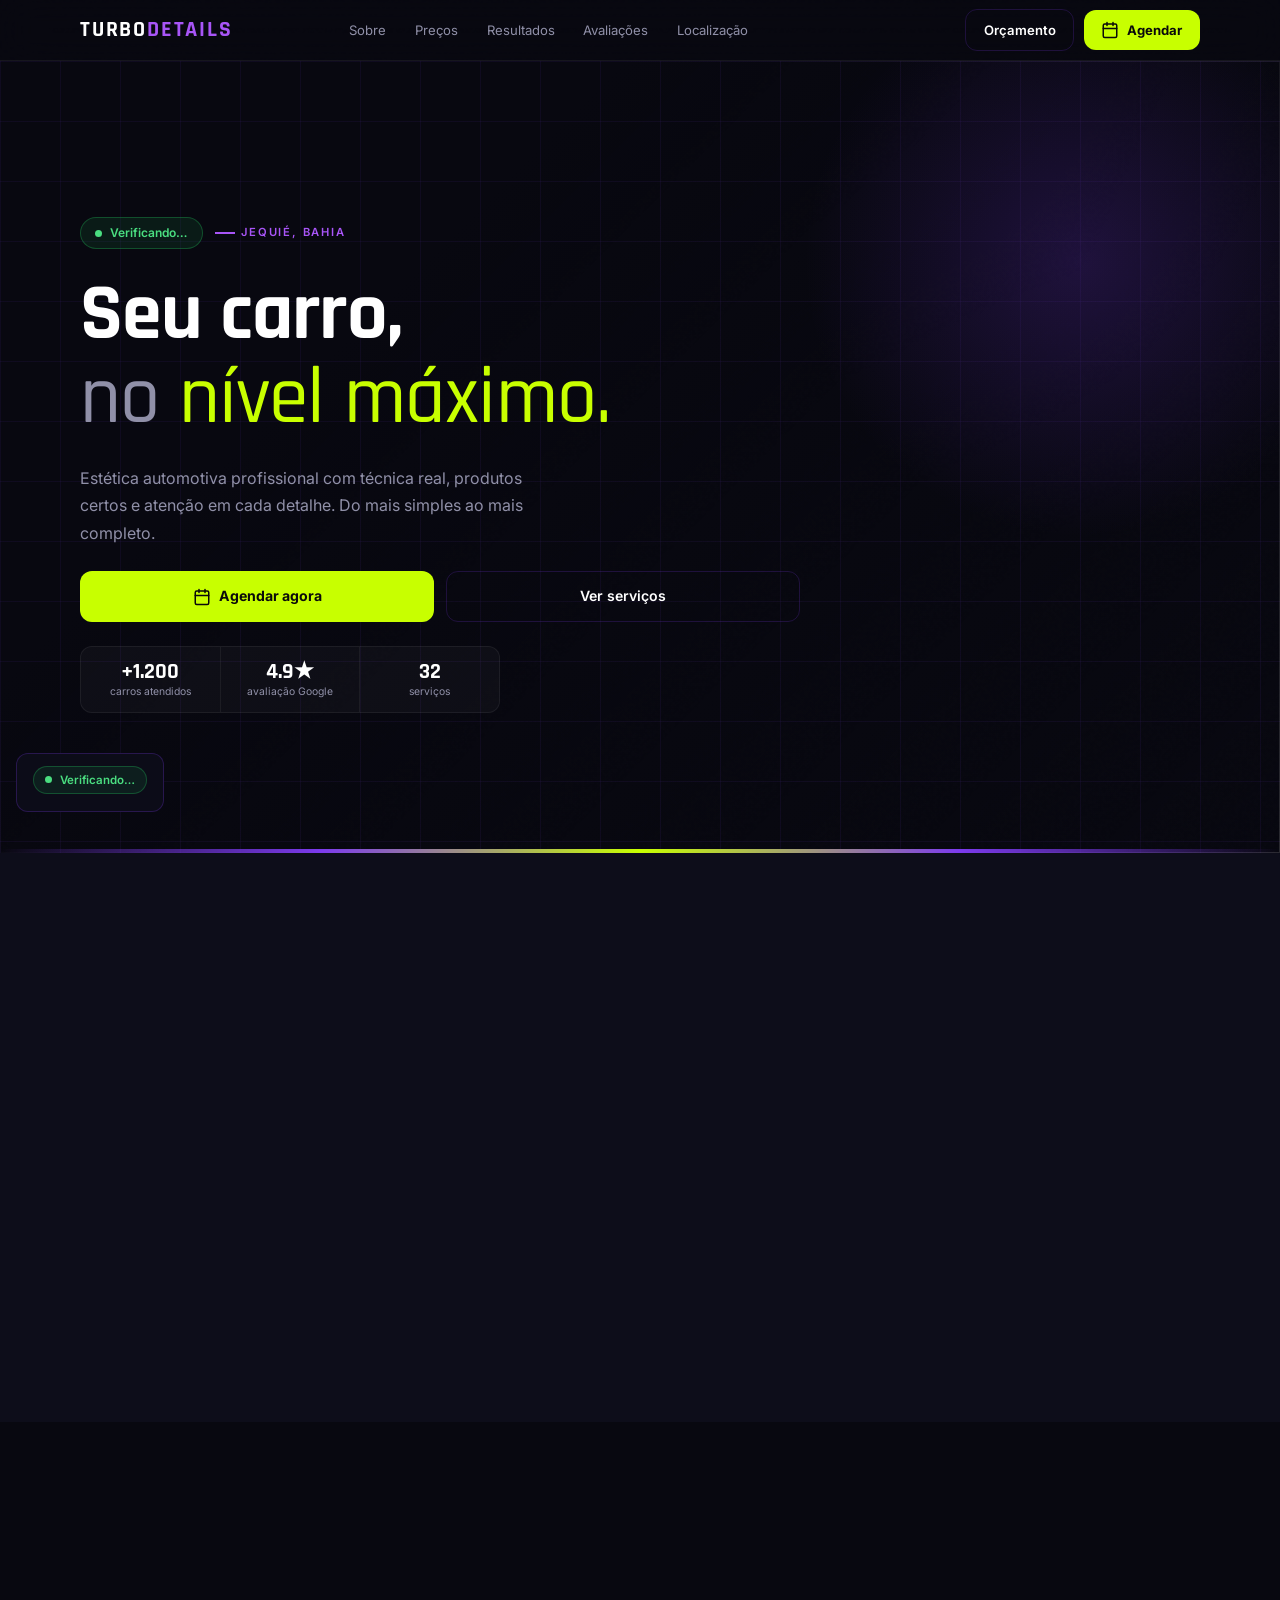
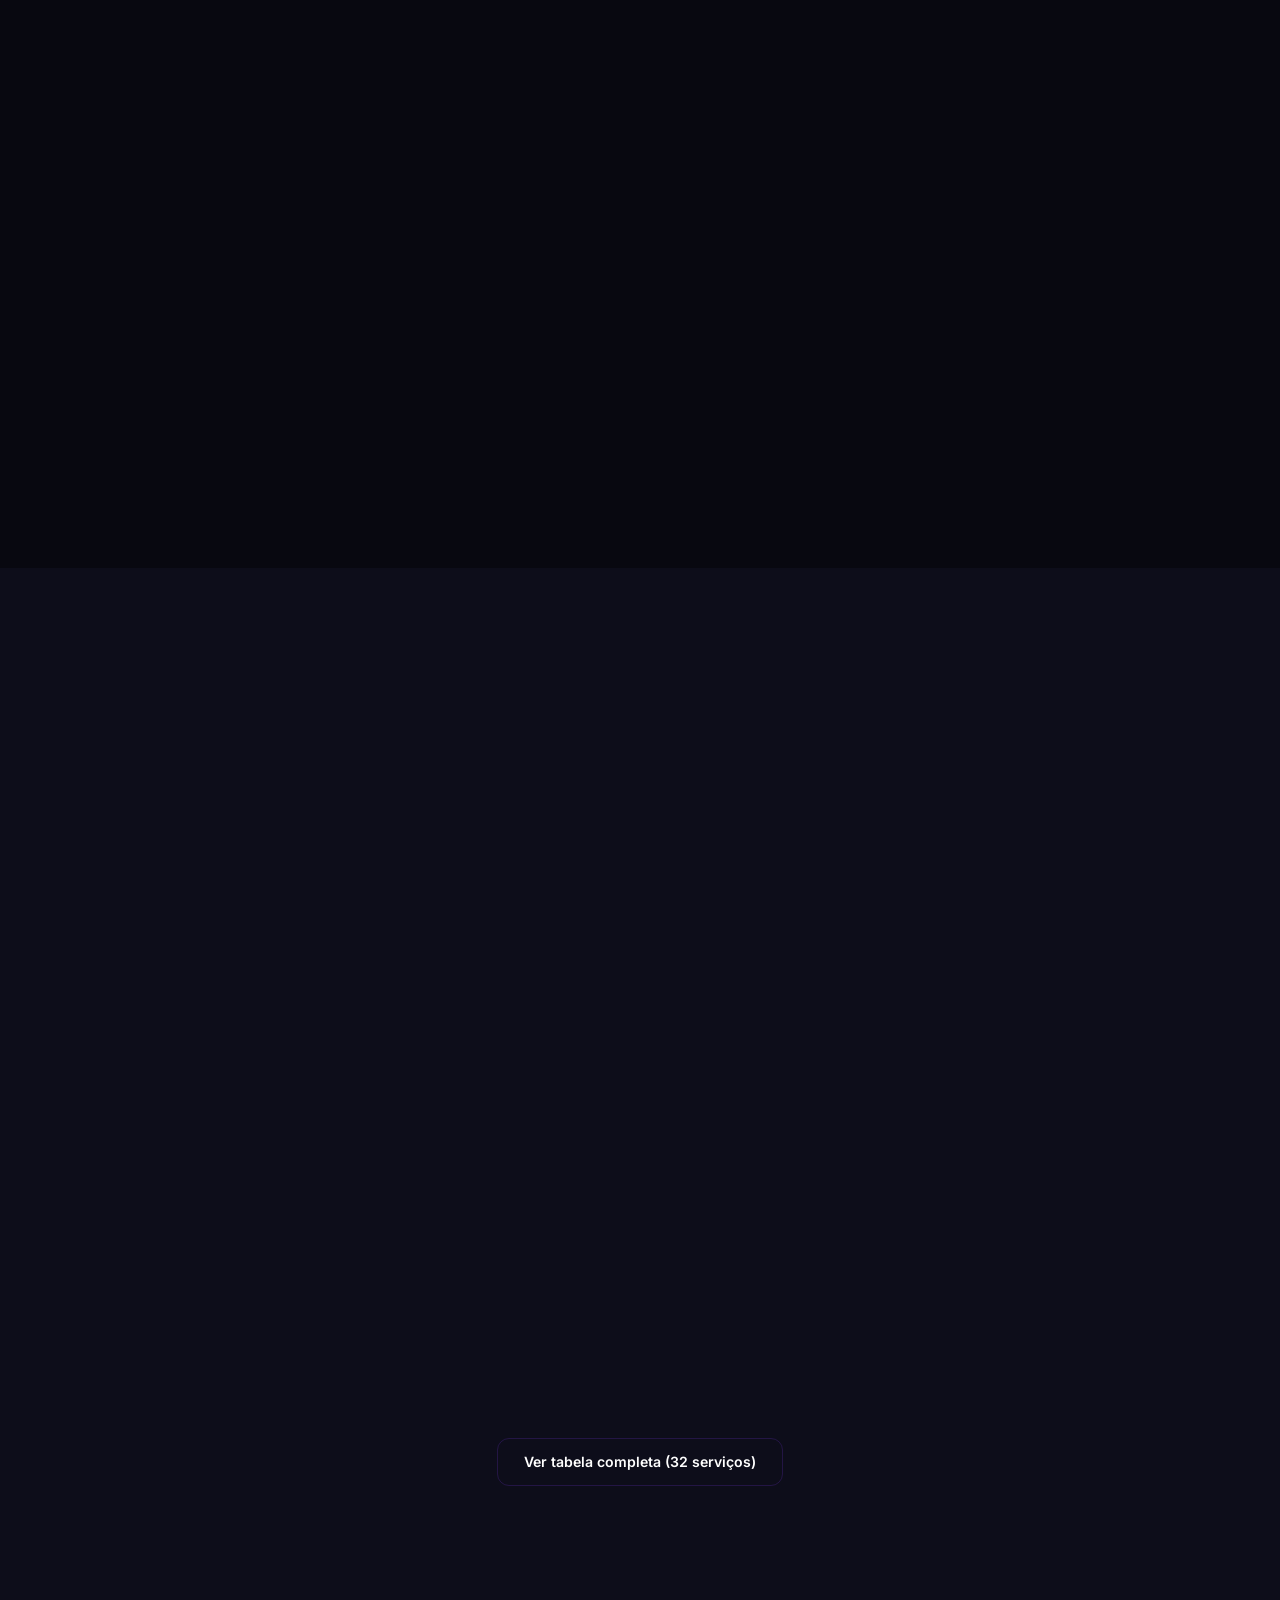
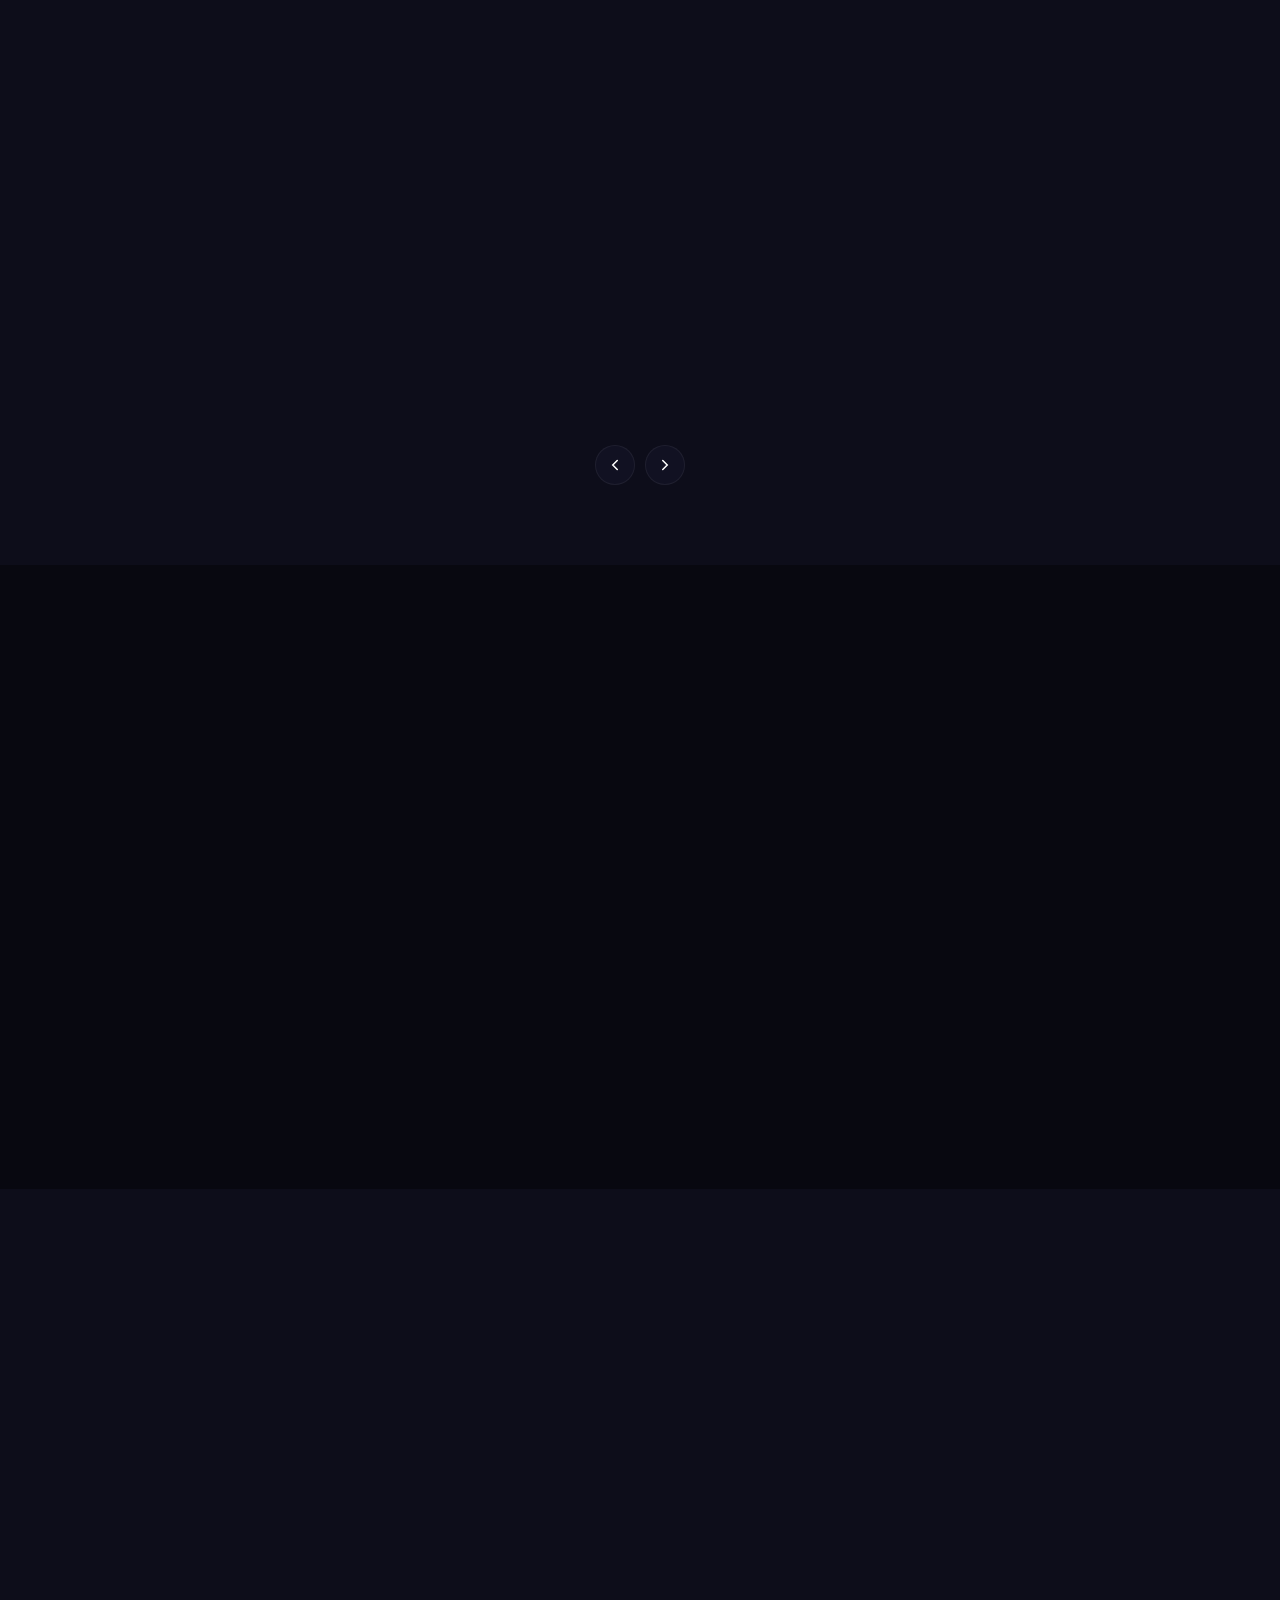
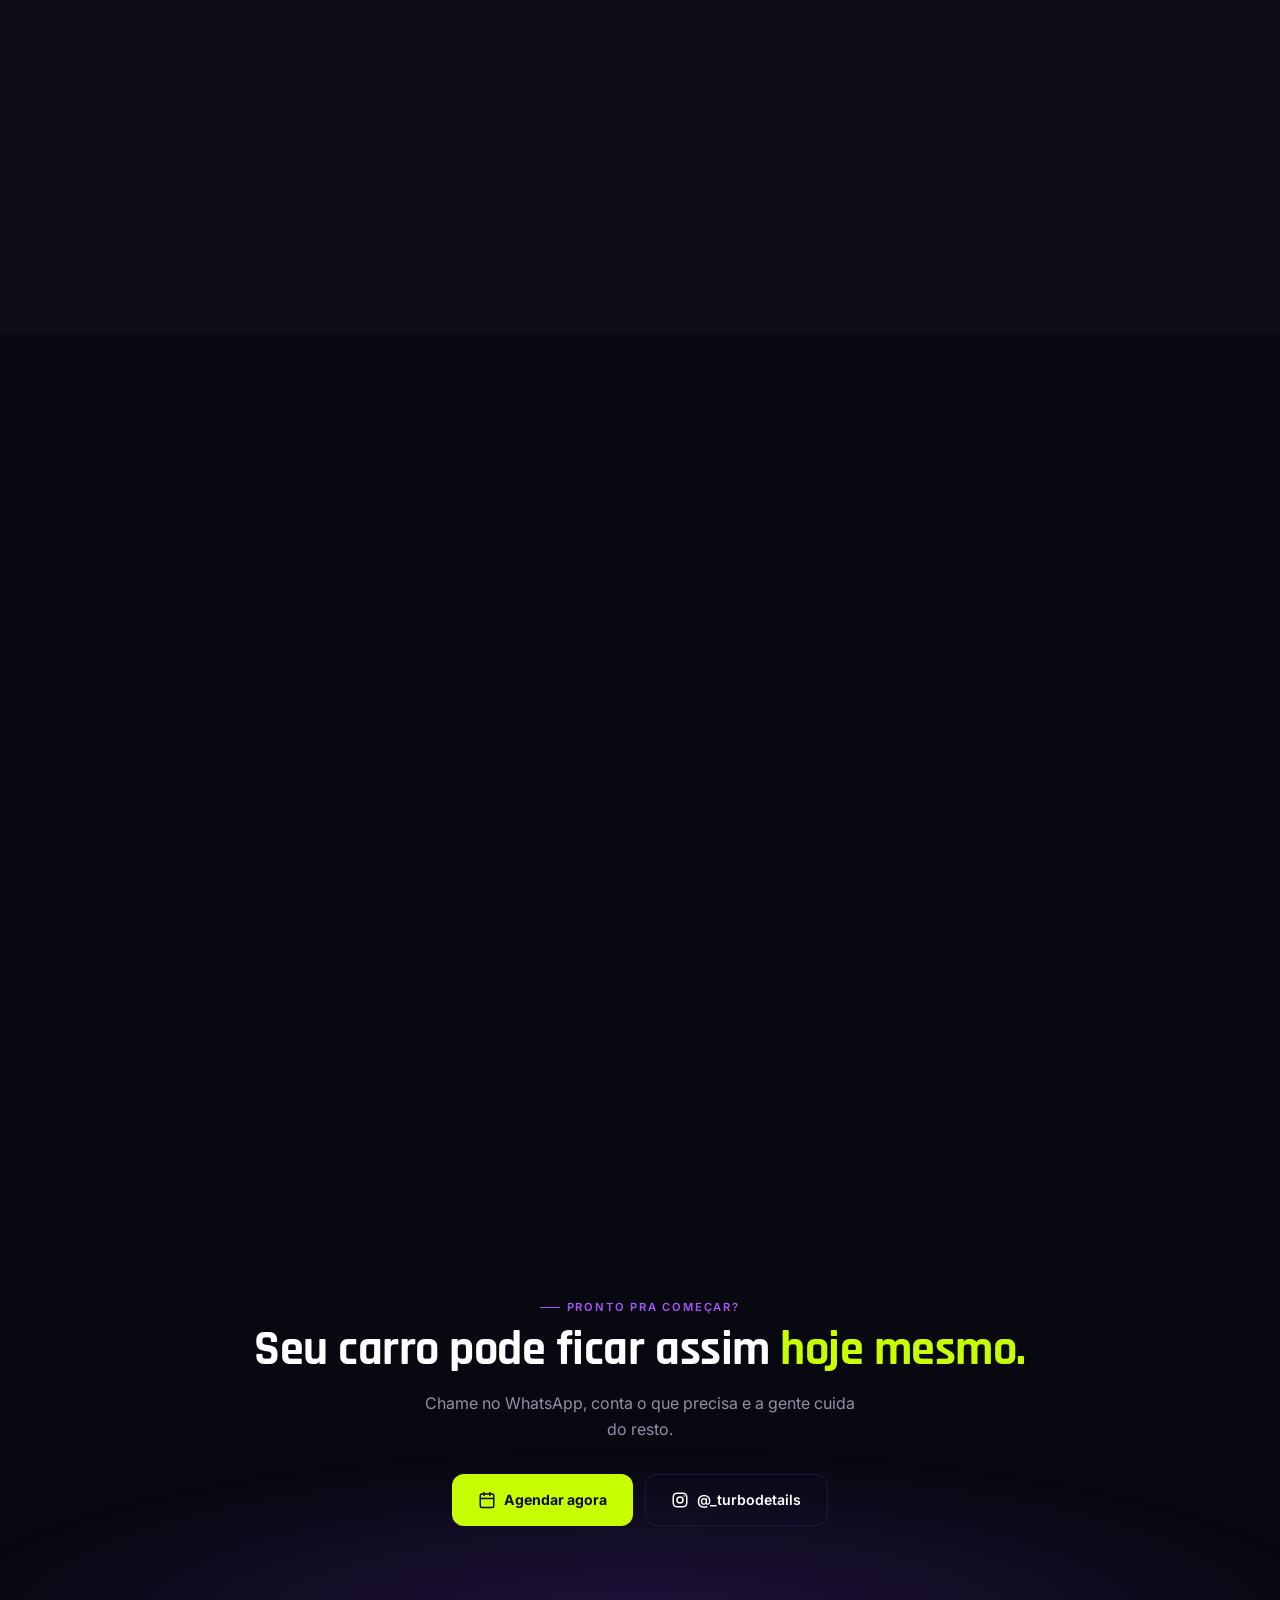
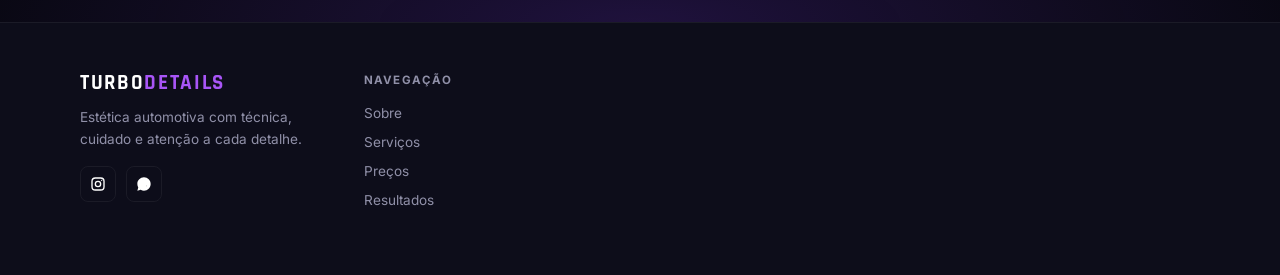
==== index.html @ 928fbfb2 "up10" ====
<!DOCTYPE html>
<html lang="pt-BR">
<head>
<meta charset="UTF-8">
<meta name="viewport" content="width=device-width, initial-scale=1.0">
<title>Turbo Details — Estética Automotiva em Jequié, BA</title>
<meta name="description" content="Estética automotiva em Jequié-BA. Lavagem, polimento, vitrificação, higienização e detalhamento completo.">
<meta name="robots" content="index, follow">
<meta property="og:title" content="Turbo Details — Estética Automotiva">
<meta property="og:description" content="Cuidado de verdade com o seu carro. Jequié-BA.">
<meta property="og:locale" content="pt_BR">
<link rel="canonical" href="https://turbo-details.vercel.app/">
<link rel="icon" href="assets/logo.jpeg" type="image/jpeg">
<link rel="preconnect" href="https://fonts.googleapis.com">
<link rel="preconnect" href="https://fonts.gstatic.com" crossorigin>
<link href="https://fonts.googleapis.com/css2?family=Rajdhani:wght@500;600;700&family=Inter:wght@400;500;600&display=swap" rel="stylesheet">
<link rel="stylesheet" href="css/style.css">
<script type="application/ld+json">{"@context":"https://schema.org","@type":"AutoBodyShop","name":"Turbo Details","telephone":"+5573999737318","address":{"@type":"PostalAddress","streetAddress":"Rua Medeiros Neto, 42, Centro","addressLocality":"Jequié","addressRegion":"BA","postalCode":"45203-610","addressCountry":"BR"}}</script>
</head>
<body>

<header class="header">
  <div class="wrap header-inner">
    <a href="#" class="logo-text">TURBO<span>DETAILS</span></a>

    <nav class="nav-desktop">
      <a href="#sobre">Sobre</a>
      <a href="#precos">Preços</a>
      <a href="#resultados">Resultados</a>
      <a href="#avaliacoes">Avaliações</a>
      <a href="#local">Localização</a>
    </nav>

    <div class="header-right">
      <a href="#orcamento" class="btn btn-outline btn-sm">Orçamento</a>
      <a href="https://minhaautoagenda.com/p/turbodetails" target="_blank" rel="noopener" class="btn btn-lime btn-sm">
        <svg viewBox="0 0 24 24" fill="none" stroke="currentColor" stroke-width="2"><rect x="3" y="4" width="18" height="18" rx="2"/><path d="M16 2v4M8 2v4M3 10h18" stroke-linecap="round"/></svg>
        Agendar
      </a>
    </div>

    <button class="hamburger" id="hamburger" aria-label="Menu" aria-expanded="false">
      <svg viewBox="0 0 24 24" fill="none" stroke="currentColor" stroke-width="2.2">
        <path d="M3 6h18M3 12h18M3 18h18" stroke-linecap="round"/>
      </svg>
    </button>
  </div>
</header>

<nav class="nav-mobile" id="nav-mobile">
  <a href="#sobre">Sobre</a>
  <a href="#precos">Preços</a>
  <a href="#resultados">Resultados</a>
  <a href="#avaliacoes">Avaliações</a>
  <a href="#local">Localização</a>
  <a href="#orcamento" class="btn btn-outline nav-cta">Pedir orçamento</a>
  <a href="https://minhaautoagenda.com/p/turbodetails" target="_blank" rel="noopener" class="btn btn-lime nav-cta">Agendar agora</a>
</nav>

<main>

  <section class="hero" id="topo">
    <div class="hero-bg">
      <img src="https://images.unsplash.com/photo-1607860108855-64acf2078ed9?q=80&w=1600&auto=format&fit=crop" alt="" aria-hidden="true" loading="eager">
    </div>
    <div class="hero-grid-deco" aria-hidden="true"></div>
    <div class="hero-glow" aria-hidden="true"></div>
    <div class="hero-stripe" aria-hidden="true"></div>

    <div class="wrap">
      <div class="hero-content">
        <div class="hero-tag">
          <span class="status-badge open" id="status-badge">
            <span class="status-dot"></span>Verificando…
          </span>
          <span class="label">Jequié, Bahia</span>
        </div>

        <h1>Seu carro,<span class="line2">no <span class="accent">nível máximo.</span></span></h1>

        <p class="hero-sub">Estética automotiva profissional com técnica real, produtos certos e atenção em cada detalhe. Do mais simples ao mais completo.</p>

        <div class="hero-actions">
          <a href="https://minhaautoagenda.com/p/turbodetails" target="_blank" rel="noopener" class="btn btn-lime">
            <svg viewBox="0 0 24 24" fill="none" stroke="currentColor" stroke-width="2"><rect x="3" y="4" width="18" height="18" rx="2"/><path d="M16 2v4M8 2v4M3 10h18" stroke-linecap="round"/></svg>
            Agendar agora
          </a>
          <a href="#precos" class="btn btn-outline">Ver serviços</a>
        </div>

        <div class="hero-stats">
          <div class="hero-stat"><strong>+1.200</strong><span>carros atendidos</span></div>
          <div class="stat-div"></div>
          <div class="hero-stat"><strong>4.9★</strong><span>avaliação Google</span></div>
          <div class="stat-div"></div>
          <div class="hero-stat"><strong>32</strong><span>serviços</span></div>
        </div>
      </div>
    </div>
  </section>

  <div class="status-banner" id="status-banner">
    <div style="background:rgba(13,13,26,.95);border:1px solid rgba(124,58,237,.25);border-radius:12px;padding:.75rem 1rem;display:flex;flex-direction:column;gap:.3rem;backdrop-filter:blur(12px);max-width:220px;">
      <span class="status-badge open" id="status-banner-badge" style="font-size:.72rem;padding:.25rem .7rem;"><span class="status-dot"></span>Verificando…</span>
      <span id="status-banner-text" style="font-size:.72rem;color:#9090a8;line-height:1.4;"></span>
    </div>
  </div>

  <section class="section section-alt" id="sobre">
    <div class="wrap">
      <div class="about-grid">
        <div class="about-img reveal">
          <img src="assets/interior.jpeg" alt="Interior de carro após higienização na Turbo Details" loading="lazy">
          <div class="about-badge">
            <strong>+2</strong>
            <span>anos no mercado</span>
          </div>
        </div>
        <div class="about-text reveal">
          <div class="section-head">
            <p class="label">Quem somos</p>
            <h2>Detalhismo que faz a diferença.</h2>
            <p>A Turbo Details nasceu da crença de que estética automotiva de verdade não se faz com pressa. Cada veículo passa por um processo técnico e cuidadoso, sem linha de produção, muita dedicação.</p>
          </div>
          <ul class="about-list">
            <li>Atendimento individual, sem terceirização</li>
            <li>Produtos e técnicas atualizados para cada superfície</li>
            <li>Preço combinado é preço cobrado, sem surpresas</li>
            <li>Atendemos carros e motos</li>
          </ul>
        </div>
      </div>
    </div>
  </section>

  <section class="section" id="resultados">
    <div class="wrap">
      <div class="section-head center reveal">
        <p class="label">Resultados reais</p>
        <h2>Antes <span class="accent">&</span> Depois</h2>
        <p>Em breve fotos reais dos nossos trabalhos. Enquanto isso, veja o que nossos clientes dizem.</p>
      </div>
      <div class="ba-real stagger">
        <div class="ba-real__item reveal">
          <div class="ba-real__label">Revitalização de Farol</div>
          <div class="ba-real__split">
            <div class="ba-real__side">
              <span class="ba-lbl">Antes</span>
              <img src="assets/farol-antes.jpeg" onerror="this.parentElement.style.background='#1a1a2e'" alt="Farol amarelado antes da revitalização" loading="lazy">
            </div>
            <div class="ba-real__divider"></div>
            <div class="ba-real__side">
              <span class="ba-lbl">Depois</span>
              <img src="assets/farol-depois.jpeg" onerror="this.parentElement.style.background='#1a1a2e'" alt="Farol cristalino após revitalização" loading="lazy">
            </div>
          </div>
          <p class="ba-caption">Farol opaco e amarelado → transparência cristalina restaurada</p>
        </div>
        <div class="ba-real__item reveal">
          <div class="ba-real__label">Remoção de Cola de Tecido</div>
          <div class="ba-real__split">
            <div class="ba-real__side">
              <span class="ba-lbl">Antes</span>
              <img src="assets/cola-antes.jpeg" onerror="this.parentElement.style.background='#1a1a2e'" alt="Interior com cola de tecido antes" loading="lazy">
            </div>
            <div class="ba-real__divider"></div>
            <div class="ba-real__side">
              <span class="ba-lbl">Depois</span>
              <img src="assets/cola-depois.jpeg" onerror="this.parentElement.style.background='#1a1a2e'" alt="Interior limpo após remoção" loading="lazy">
            </div>
          </div>
          <p class="ba-caption">Cola de tecido impregnada → interior renovado e limpo</p>
        </div>
      </div>
    </div>
  </section>


  <section class="section section-alt" id="precos">
    <div class="wrap">
      <div class="section-head center reveal">
        <p class="label">Investimento</p>
        <h2>Preços claros, <span class="accent">sem letra pequena.</span></h2>
        <p>Escolha o serviço e fale direto no WhatsApp para agendar.</p>
      </div>

      <div class="price-tabs reveal">
        <button class="price-tab active" data-panel="p-destaque">Mais pedidos</button>
        <button class="price-tab" data-panel="p-motos">Motos</button>
        <button class="price-tab" data-panel="p-planos">Planos</button>
      </div>

      <div class="price-panel active" id="p-destaque">
        <div class="price-grid stagger">
          <div class="price-card">
            <h3>Lavagem Tradicional</h3>
            <p>Externa e interna completa com secagem e acabamento nos detalhes.</p>
            <div class="price-sizes"><span>P R$70</span><span>M R$80</span><span>G R$95</span></div>
            <div class="price-value">R$ 70 <small>a partir de</small></div>
            <a href="#" data-wa="Lavagem Tradicional" class="btn btn-outline btn-block btn-sm">Quero esse</a>
          </div>
          <div class="price-card">
            <h3>Manutenção Bronze</h3>
            <p>Lavagem com manutenção da proteção da pintura entre detalhamentos.</p>
            <div class="price-sizes"><span>P R$139</span><span>M R$149</span><span>G R$169</span></div>
            <div class="price-value">R$ 139 <small>a partir de</small></div>
            <a href="#" data-wa="Lavagem Manutenção Bronze" class="btn btn-outline btn-block btn-sm">Quero esse</a>
          </div>
          <div class="price-card">
            <h3>Higienização do Carpete</h3>
            <p>Limpeza profunda do carpete, manchas antigas e odores eliminados.</p>
            <div class="price-value">R$ 120</div>
            <a href="#" data-wa="Higienização do Carpete" class="btn btn-outline btn-block btn-sm">Quero esse</a>
          </div>
          <div class="price-card highlight">
            <span class="price-tag">Popular</span>
            <h3>Higienização dos Bancos</h3>
            <p>Bancos de tecido ou couro tratados a fundo com hidratação.</p>
            <div class="price-value">R$ 197</div>
            <a href="#" data-wa="Higienização dos Bancos" class="btn btn-primary btn-block btn-sm">Quero esse</a>
          </div>
          <div class="price-card">
            <h3>Premium Prata</h3>
            <p>Lavagem tradicional com camada de proteção e acabamento técnico.</p>
            <div class="price-sizes"><span>P R$200</span><span>M R$220</span><span>G R$250</span></div>
            <div class="price-value">R$ 200 <small>a partir de</small></div>
            <a href="#" data-wa="Lavagem Premium Prata" class="btn btn-outline btn-block btn-sm">Quero esse</a>
          </div>
          <div class="price-card">
            <h3>Revitalização de Farol</h3>
            <p>Remove a opacidade e devolve transparência cristalina.</p>
            <div class="price-value">R$ 170</div>
            <a href="#" data-wa="Revitalização de Farol" class="btn btn-outline btn-block btn-sm">Quero esse</a>
          </div>
          <div class="price-card highlight">
            <span class="price-tag">Top de linha</span>
            <h3>Elite Gold</h3>
            <p>Tratamento estético completo, do interior à pintura externa.</p>
            <div class="price-sizes"><span>P R$310</span><span>M R$335</span><span>G R$360</span></div>
            <div class="price-value">R$ 310 <small>a partir de</small></div>
            <a href="#" data-wa="Elite Gold Detalhado" class="btn btn-primary btn-block btn-sm">Quero esse</a>
          </div>
          <div class="price-card highlight">
            <span class="price-tag">Premium</span>
            <h3>Pacote Diamond</h3>
            <p>O mais completo: detalhamento total externo e interno, nível showroom.</p>
            <div class="price-sizes"><span>P R$1.000</span><span>M R$1.100</span><span>G R$1.200</span></div>
            <div class="price-value">R$ 1.000 <small>a partir de</small></div>
            <a href="#" data-wa="Pacote Diamond" class="btn btn-primary btn-block btn-sm">Quero esse</a>
          </div>
        </div>
        <div class="see-all">
          <button class="btn btn-outline" data-open-modal>Ver tabela completa (32 serviços)</button>
        </div>
      </div>

      <div class="price-panel" id="p-motos">
        <div class="price-grid stagger">
          <div class="price-card">
            <h3>Lavagem Técnica Moto</h3>
            <p>Lavagem completa com produtos adequados para motocicletas.</p>
            <div class="price-value">R$ 50</div>
            <a href="#" data-wa="Lavagem Técnica Moto" class="btn btn-outline btn-block btn-sm">Quero esse</a>
          </div>
          <div class="price-card highlight">
            <span class="price-tag">Popular</span>
            <h3>Lavagem Detalhada Moto</h3>
            <p>Lavagem técnica com atenção especial à carenagem e acabamentos.</p>
            <div class="price-value">R$ 150</div>
            <a href="#" data-wa="Lavagem Técnica Moto Detalhada" class="btn btn-primary btn-block btn-sm">Quero esse</a>
          </div>
          <div class="price-card">
            <h3>Polimento Moto</h3>
            <p>Polimento da pintura e peças cromadas, brilho original restaurado.</p>
            <div class="price-value">R$ 150</div>
            <a href="#" data-wa="Polimento Moto" class="btn btn-outline btn-block btn-sm">Quero esse</a>
          </div>
        </div>
      </div>

      <div class="price-panel" id="p-planos">
        <div class="price-grid stagger" style="max-width:700px;margin:0 auto;">
          <div class="price-card">
            <span class="price-tag">Quinzenal</span>
            <h3>Plano Quinzenal</h3>
            <p>Visita a cada 15 dias, prioridade no agendamento e carro sempre limpo.</p>
            <div class="price-sizes"><span>P R$122</span><span>M R$139</span><span>G R$165</span></div>
            <div class="price-value">R$ 122 <small>/visita · a partir de</small></div>
            <a href="#" data-wa="Plano Quinzenal" class="btn btn-primary btn-block">Assinar plano</a>
          </div>
          <div class="price-card highlight">
            <span class="price-tag">Semanal</span>
            <h3>Plano Semanal</h3>
            <p>Para quem não abre mão do carro impecável toda semana.</p>
            <div class="price-sizes"><span>P R$239</span><span>M R$273</span><span>G R$324</span></div>
            <div class="price-value">R$ 239 <small>/visita · a partir de</small></div>
            <a href="#" data-wa="Plano Semanal" class="btn btn-lime btn-block">Assinar plano</a>
          </div>
        </div>
      </div>
    </div>
  </section>

  <div class="modal" id="modal">
    <div class="modal-overlay" data-close-modal></div>
    <div class="modal-box">
      <button class="modal-close" data-close-modal><svg viewBox="0 0 24 24" fill="none" stroke="currentColor" stroke-width="2"><path d="M6 6l12 12M18 6L6 18" stroke-linecap="round"/></svg></button>
      <h3>Tabela completa — 32 serviços</h3>
      <div class="table-group"><h4>Lavagens</h4>
        <div class="table-row"><span class="tname">Lavagem Externa Simples<small>P R$35 · M R$40 · G R$45</small></span><span class="tval">a partir R$35</span></div>
        <div class="table-row"><span class="tname">Lavagem Tradicional<small>P R$70 · M R$80 · G R$95</small></span><span class="tval">a partir R$70</span></div>
        <div class="table-row"><span class="tname">Manutenção Bronze<small>P R$139 · M R$149 · G R$169</small></span><span class="tval">a partir R$139</span></div>
        <div class="table-row"><span class="tname">Premium Prata<small>P R$200 · M R$220 · G R$250</small></span><span class="tval">a partir R$200</span></div>
        <div class="table-row"><span class="tname">Lavagem Técnica Moto</span><span class="tval">R$50</span></div>
        <div class="table-row"><span class="tname">Lavagem Técnica Moto Detalhada</span><span class="tval">R$150</span></div>
      </div>
      <div class="table-group"><h4>Higienização & Limpeza</h4>
        <div class="table-row"><span class="tname">Aspiração Interna</span><span class="tval">R$30</span></div>
        <div class="table-row"><span class="tname">Limpeza Interna</span><span class="tval">R$60</span></div>
        <div class="table-row"><span class="tname">Limpeza de Teto</span><span class="tval">R$70</span></div>
        <div class="table-row"><span class="tname">Sanitização Ar Condicionado</span><span class="tval">R$70</span></div>
        <div class="table-row"><span class="tname">Higienização do Carpete</span><span class="tval">R$120</span></div>
        <div class="table-row"><span class="tname">Higienização dos Bancos</span><span class="tval">R$197</span></div>
        <div class="table-row"><span class="tname">Pacote Higienização Interna<small>P R$590 · M R$690 · G R$790</small></span><span class="tval">a partir R$590</span></div>
      </div>
      <div class="table-group"><h4>Tratamentos & Proteção</h4>
        <div class="table-row"><span class="tname">Remoção de Piche</span><span class="tval">R$50</span></div>
        <div class="table-row"><span class="tname">Enceramento de Pintura</span><span class="tval">R$80</span></div>
        <div class="table-row"><span class="tname">Restauração de Plástico Externo</span><span class="tval">R$70</span></div>
        <div class="table-row"><span class="tname">Tratamento de Motor</span><span class="tval">R$150</span></div>
        <div class="table-row"><span class="tname">Tratamento de Chassi</span><span class="tval">R$150</span></div>
        <div class="table-row"><span class="tname">Tratamento de Motor Detalhado</span><span class="tval">R$250</span></div>
        <div class="table-row"><span class="tname">Tratamento de Chassi Detalhado</span><span class="tval">R$280</span></div>
        <div class="table-row"><span class="tname">Revitalização de Farol</span><span class="tval">R$170</span></div>
        <div class="table-row"><span class="tname">Descontaminação + Cristalização de Vidros</span><span class="tval">R$160</span></div>
      </div>
      <div class="table-group"><h4>Estética & Polimento</h4>
        <div class="table-row"><span class="tname">Polimento Moto</span><span class="tval">R$150</span></div>
        <div class="table-row"><span class="tname">Polimento Comercial<small>P R$609 · M R$719 · G R$849</small></span><span class="tval">a partir R$609</span></div>
        <div class="table-row"><span class="tname">Polimento Técnico<small>P R$1.149 · M R$1.349 · G R$1.649</small></span><span class="tval">a partir R$1.149</span></div>
        <div class="table-row"><span class="tname">Elite Gold<small>P R$310 · M R$335 · G R$360</small></span><span class="tval">a partir R$310</span></div>
      </div>
      <div class="table-group"><h4>Combos & Pacotes</h4>
        <div class="table-row"><span class="tname">Combo 1</span><span class="tval">R$200</span></div>
        <div class="table-row"><span class="tname">Combo 3</span><span class="tval">R$280</span></div>
        <div class="table-row"><span class="tname">Pacote Diamond<small>P R$1.000 · M R$1.100 · G R$1.200</small></span><span class="tval">a partir R$1.000</span></div>
      </div>
      <div class="table-group"><h4>Planos de Manutenção</h4>
        <div class="table-row"><span class="tname">Plano Quinzenal<small>P R$122 · M R$139 · G R$165</small></span><span class="tval">a partir R$122</span></div>
        <div class="table-row"><span class="tname">Plano Semanal<small>P R$239 · M R$273 · G R$324</small></span><span class="tval">a partir R$239</span></div>
      </div>
      <a href="#" data-wa="generic" class="btn btn-primary btn-block" style="margin-top:1.5rem;">Não sabe qual escolher? Fale comigo</a>
    </div>
  </div>

  <section class="section section-alt" id="avaliacoes">
    <div class="wrap">
      <div class="section-head center reveal">
        <p class="label">Quem já veio</p>
        <h2>O que nossos clientes dizem.</h2>
      </div>
      <div class="reviews-scroll reveal">
        <article class="review-card">
          <div class="review-stars">★★★★★</div>
          <p>"Lavagem excelente, um atendimento personalizado e com muita qualidade, satisfação total com o serviço prestado."</p>
          <div class="review-author"><div class="review-avatar">D</div><div><strong>Davi Neto</strong><span>há um mês · Google</span></div></div>
        </article>
        <article class="review-card">
          <div class="review-stars">★★★★★</div>
          <p>"Melhor lavagem de Jequié. Equipe atenciosa e educada!"</p>
          <div class="review-author"><div class="review-avatar">Jamile Martins</strong><span>há um mês · Google</span></div></div>
        </article>
        <article class="review-card">
          <div class="review-stars">★★★★★</div>
          <p>"Excelente, lavagem cuidadosa e de qualidade, o veículo sempre sai no padrão."</p>
          <div class="review-author"><div class="review-avatar">J</div><div><strong>Jálvaro Santana</strong><span>4 semanas atrás · Google</span></div></div>
        </article>
        <article class="review-card">
          <div class="review-stars">★★★★★</div>
          <p>"Lavagem de primeira qualidade. Super recomendo!"</p>
          <div class="review-author"><div class="review-avatar">C</div><div><strong>Cleisson Silva</strong><span>8 meses atrás · Google</span></div></div>
        </article>
        <article class="review-card">
          <div class="review-stars">★★★★★</div>
          <p>"Atendimento gentil, prestativo e trabalho eficiente."</p>
          <div class="review-author"><div class="review-avatar">J</div><div><strong>Josiane Brustolin</strong><span>3 semanas atrás · Google</span></div></div>
        </article>
        <article class="review-card">
          <div class="review-stars">★★★★★</div>
          <p>"Serviço excepcional!!!! Volto sempreeee!!!"</p>
          <div class="review-author"><div class="review-avatar">L</div><div><strong>Luma Chaves</strong><span>8 meses atrás · Google</span></div></div>
        </article>
        <article class="review-card">
          <div class="review-stars">★★★★★</div>
          <p>"Ótimo serviço, atendimento de qualidade."</p>
          <div class="review-author"><div class="review-avatar">A</div><div><strong>Ângelo Miguel</strong><span>8 meses atrás · Google</span></div></div>
        </article>
        <article class="review-card">
          <div class="review-stars">★★★★★</div>
          <p>"Excelente serviço!"</p>
          <div class="review-author"><div class="review-avatar">D</div><div><strong>Danilo Santana</strong><span>há um mês · Google</span></div></div>
        </article>
        <article class="review-card">
          <div class="review-stars">★★★★★</div>
          <p>"Melhor da cidade!! 👏🏻👏🏻 Atendimento perfeito!!"</p>
          <div class="review-author"><div class="review-avatar">C</div><div><strong>Cássia Reiis</strong><span>8 meses atrás · Google</span></div></div>
        </article>
        <article class="review-card">
          <div class="review-stars">★★★★★</div>
          <p>"Aí de excelência!"</p>
          <div class="review-author"><div class="review-avatar">T</div><div><strong>Thiago Antônio</strong><span>há um mês · Google</span></div></div>
        </article>
      </div>
      <div class="reviews-nav">
        <button data-prev aria-label="Anterior"><svg viewBox="0 0 24 24" fill="none" stroke="currentColor" stroke-width="2"><path d="M15 6l-6 6 6 6" stroke-linecap="round"/></svg></button>
        <button data-next aria-label="Próxima"><svg viewBox="0 0 24 24" fill="none" stroke="currentColor" stroke-width="2"><path d="M9 6l6 6-6 6" stroke-linecap="round"/></svg></button>
      </div>
    </div>
  </section>

  <section class="section" id="faq">
    <div class="wrap" style="max-width:780px;">
      <div class="section-head reveal">
        <p class="label">Dúvidas</p>
        <h2>Perguntas frequentes.</h2>
      </div>
      <div class="faq-list reveal">
        <div class="faq-item">
          <button class="faq-q">Preciso agendar com antecedência? <span class="ico"><svg viewBox="0 0 24 24" fill="none" stroke="currentColor" stroke-width="2"><path d="M12 5v14M5 12h14" stroke-linecap="round"/></svg></span></button>
          <div class="faq-a"><p>Não é obrigatório — atendemos por ordem de chegada, Seg–Sex das 08:30 às 18h e Sáb das 08:30 às 15h. Para serviços mais longos como polimento, recomendamos avisar antes pelo WhatsApp.</p></div>
        </div>
        <div class="faq-item">
          <button class="faq-q">Quanto tempo demora cada serviço? <span class="ico"><svg viewBox="0 0 24 24" fill="none" stroke="currentColor" stroke-width="2"><path d="M12 5v14M5 12h14" stroke-linecap="round"/></svg></span></button>
          <div class="faq-a"><p>Lavagem tradicional: 40min–1h30. Serviços técnicos como polimento ou Pacote Diamond podem levar de algumas horas a um dia completo. Sempre informamos o prazo antes.</p></div>
        </div>
        <div class="faq-item">
          <button class="faq-q">Quais formas de pagamento são aceitas? <span class="ico"><svg viewBox="0 0 24 24" fill="none" stroke="currentColor" stroke-width="2"><path d="M12 5v14M5 12h14" stroke-linecap="round"/></svg></span></button>
          <div class="faq-a"><p>Pix, cartão de crédito, cartão de débito e dinheiro.</p></div>
        </div>
        <div class="faq-item">
          <button class="faq-q">O preço muda conforme o porte do carro? <span class="ico"><svg viewBox="0 0 24 24" fill="none" stroke="currentColor" stroke-width="2"><path d="M12 5v14M5 12h14" stroke-linecap="round"/></svg></span></button>
          <div class="faq-a"><p>Sim, para vários serviços o valor varia entre porte P, M e G. Os valores aparecem no card de cada serviço e na tabela completa.</p></div>
        </div>
        <div class="faq-item">
          <button class="faq-q">Atendem motos também? <span class="ico"><svg viewBox="0 0 24 24" fill="none" stroke="currentColor" stroke-width="2"><path d="M12 5v14M5 12h14" stroke-linecap="round"/></svg></span></button>
          <div class="faq-a"><p>Sim! Temos serviços próprios para motos com produtos e técnicas adequadas para cada superfície.</p></div>
        </div>
      </div>
    </div>
  </section>

  <section class="section section-alt" id="local">
    <div class="wrap">
      <div class="section-head reveal">
        <p class="label">Onde estamos</p>
        <h2>No centro de Jequié, <span class="purple">te esperando.</span></h2>
      </div>
      <div class="location-grid">
        <div class="location-map reveal">
          <iframe src="https://maps.google.com/maps?q=Rua%20Medeiros%20Neto%2C%2042%2C%20Centro%2C%20Jequi%C3%A9%20-%20BA&z=16&output=embed" title="Localização Turbo Details" loading="lazy"></iframe>
        </div>
        <div class="location-cards reveal">
          <div class="info-card">
            <div class="info-icon"><svg viewBox="0 0 24 24" fill="none" stroke="currentColor" stroke-width="2"><path d="M12 21s-7-4.5-7-10a7 7 0 1114 0c0 5.5-7 10-7 10z"/><circle cx="12" cy="11" r="2.5"/></svg></div>
            <div><h4>Endereço</h4><p>Rua Medeiros Neto, 42 — Centro<br>Jequié - BA, 45203-610</p></div>
          </div>
          <div class="info-card">
            <div class="info-icon"><svg viewBox="0 0 24 24" fill="none" stroke="currentColor" stroke-width="2"><circle cx="12" cy="12" r="9"/><path d="M12 7v5l3 3" stroke-linecap="round"/></svg></div>
            <div style="flex:1">
              <h4>Horário</h4>
              <table class="hours-table">
                <tr class="hours-row" data-day="1"><td>Segunda-feira</td><td>08h30 – 18h</td></tr>
                <tr class="hours-row" data-day="2"><td>Terça-feira</td><td>08h30 – 18h</td></tr>
                <tr class="hours-row" data-day="3"><td>Quarta-feira</td><td>08h30 – 18h</td></tr>
                <tr class="hours-row" data-day="4"><td>Quinta-feira</td><td>08h30 – 18h</td></tr>
                <tr class="hours-row" data-day="5"><td>Sexta-feira</td><td>08h30 – 18h</td></tr>
                <tr class="hours-row" data-day="6"><td>Sábado</td><td>08h30 – 15h</td></tr>
                <tr class="hours-row" data-day="0"><td>Domingo</td><td>Fechado</td></tr>
              </table>
            </div>
          </div>
          <a href="#" data-wa="generic" class="btn btn-primary btn-block">
            <svg viewBox="0 0 24 24" fill="currentColor"><path d="M12 2C6.48 2 2 6.48 2 12c0 1.85.5 3.58 1.38 5.07L2 22l5.07-1.36A9.93 9.93 0 0012 22c5.52 0 10-4.48 10-10S17.52 2 12 2zm4.4 13.4c-.24-.12-1.42-.7-1.64-.78-.22-.08-.38-.12-.54.12s-.62.78-.76.94c-.14.16-.28.18-.52.06-.24-.12-1-.37-1.9-1.18-.7-.62-1.18-1.4-1.32-1.64-.14-.24-.02-.37.1-.5.12-.12.3-.32.44-.48.14-.16.18-.28.28-.46.1-.18.04-.34-.04-.46-.08-.12-.5-1.2-.68-1.64-.18-.44-.36-.38-.5-.38h-.52c-.18.04-.46.16-.62.34-.16.18-.62.6-.62 1.46s.64 1.7.72 1.82c.08.12 1.3 2.06 3.18 2.86 1.88.8 1.88.54 2.22.5.34-.04 1.1-.44 1.26-.88.16-.44.16-.82.12-.9-.04-.08-.18-.12-.42-.24z"/></svg>
            Como chegar · Falar no WhatsApp
          </a>
        </div>
      </div>
    </div>
  </section>

  <section class="section" id="orcamento">
    <div class="wrap quote-wrap">
      <div class="section-head center reveal">
        <p class="label">Orçamento rápido</p>
        <h2>Conta o que seu carro precisa.</h2>
        <p>Preencha e enviamos direto pro WhatsApp — sem cadastro.</p>
      </div>
      <form id="quote-form" class="quote-form reveal">
        <div class="field">
          <label for="q-name">Seu nome</label>
          <input id="q-name" type="text" placeholder="Ex: João Silva" required>
        </div>
        <div class="field">
          <label for="q-vehicle">Veículo (modelo e cor)</label>
          <input id="q-vehicle" type="text" placeholder="Ex: HB20 branco" required>
        </div>
        <div class="field">
          <label for="q-service">Serviço de interesse</label>
          <select id="q-service">
            <option value="">Não sei, quero indicação</option>
            <option>Lavagem Tradicional</option>
            <option>Higienização Interna</option>
            <option>Polimento</option>
            <option>Vitrificação / Coating</option>
            <option>Revitalização de Farol</option>
            <option>Pacote Diamond</option>
            <option>Plano de Manutenção</option>
            <option>Serviço para Moto</option>
          </select>
        </div>
        <div class="field">
          <label for="q-note">Observações (opcional)</label>
          <textarea id="q-note" rows="3" placeholder="Algo que devemos saber sobre o carro"></textarea>
        </div>
        <button type="submit" class="btn btn-lime btn-block" style="font-size:1rem;padding:1rem;">
          <svg viewBox="0 0 24 24" fill="currentColor"><path d="M12 2C6.48 2 2 6.48 2 12c0 1.85.5 3.58 1.38 5.07L2 22l5.07-1.36A9.93 9.93 0 0012 22c5.52 0 10-4.48 10-10S17.52 2 12 2zm4.4 13.4c-.24-.12-1.42-.7-1.64-.78-.22-.08-.38-.12-.54.12s-.62.78-.76.94c-.14.16-.28.18-.52.06-.24-.12-1-.37-1.9-1.18-.7-.62-1.18-1.4-1.32-1.64-.14-.24-.02-.37.1-.5.12-.12.3-.32.44-.48.14-.16.18-.28.28-.46.1-.18.04-.34-.04-.46-.08-.12-.5-1.2-.68-1.64-.18-.44-.36-.38-.5-.38h-.52c-.18.04-.46.16-.62.34-.16.18-.62.6-.62 1.46s.64 1.7.72 1.82c.08.12 1.3 2.06 3.18 2.86 1.88.8 1.88.54 2.22.5.34-.04 1.1-.44 1.26-.88.16-.44.16-.82.12-.9-.04-.08-.18-.12-.42-.24z"/></svg>
          Enviar pelo WhatsApp
        </button>
      </form>
    </div>
  </section>

  <section class="cta-section">
    <div class="wrap">
      <span class="label" style="justify-content:center;">Pronto pra começar?</span>
      <h2>Seu carro pode ficar assim <span class="accent">hoje mesmo.</span></h2>
      <p>Chame no WhatsApp, conta o que precisa e a gente cuida do resto.</p>
      <div class="cta-actions">
        <a href="https://minhaautoagenda.com/p/turbodetails" target="_blank" rel="noopener" class="btn btn-lime">
            <svg viewBox="0 0 24 24" fill="none" stroke="currentColor" stroke-width="2"><rect x="3" y="4" width="18" height="18" rx="2"/><path d="M16 2v4M8 2v4M3 10h18" stroke-linecap="round"/></svg>
          Agendar agora
        </a>
        <a href="https://instagram.com/_turbodetails" target="_blank" rel="noopener" class="btn btn-outline">
          <svg viewBox="0 0 24 24" fill="none" stroke="currentColor" stroke-width="2"><rect x="3" y="3" width="18" height="18" rx="5"/><circle cx="12" cy="12" r="4"/><circle cx="17.5" cy="6.5" r="1" fill="currentColor" stroke="none"/></svg>
          @_turbodetails
        </a>
      </div>
    </div>
  </section>

</main>

<footer class="footer">
  <div class="wrap">
    <div class="footer-grid">
      <div class="footer-brand">
        <a href="#" class="logo-text" style="font-size:1.3rem;">TURBO<span>DETAILS</span></a>
        <p>Estética automotiva com técnica, cuidado e atenção a cada detalhe.</p>
        <div class="footer-social">
          <a href="https://instagram.com/_turbodetails" target="_blank" rel="noopener" aria-label="Instagram">
            <svg viewBox="0 0 24 24" fill="none" stroke="currentColor" stroke-width="2"><rect x="3" y="3" width="18" height="18" rx="5"/><circle cx="12" cy="12" r="4"/><circle cx="17.5" cy="6.5" r="1" fill="currentColor" stroke="none"/></svg>
          </a>
          <a href="#" data-wa="generic" aria-label="WhatsApp">
            <svg viewBox="0 0 24 24" fill="currentColor"><path d="M12 2C6.48 2 2 6.48 2 12c0 1.85.5 3.58 1.38 5.07L2 22l5.07-1.36A9.93 9.93 0 0012 22c5.52 0 10-4.48 10-10S17.52 2 12 2zm4.4 13.4c-.24-.12-1.42-.7-1.64-.78-.22-.08-.38-.12-.54.12s-.62.78-.76.94c-.14.16-.28.18-.52.06-.24-.12-1-.37-1.9-1.18-.7-.62-1.18-1.4-1.32-1.64-.14-.24-.02-.37.1-.5.12-.12.3-.32.44-.48.14-.16.18-.28.28-.46.1-.18.04-.34-.04-.46-.08-.12-.5-1.2-.68-1.64-.18-.44-.36-.38-.5-.38h-.52c-.18.04-.46.16-.62.34-.16.18-.62.6-.62 1.46s.64 1.7.72 1.82c.08.12 1.3 2.06 3.18 2.86 1.88.8 1.88.54 2.22.5.34-.04 1.1-.44 1.26-.88.16-.44.16-.82.12-.9-.04-.08-.18-.12-.42-.24z"/></svg>
          </a>
        </div>
      </div>
      <div class="footer-col">
        <h4>Navegação</h4>
        <ul>
          <li><a href="#sobre">Sobre</a></li>
          <li><a href="#precos">Serviços</a></li>
          <li><a href="#precos">Preços</a></li>
          <li><a href="#resultados">Resultados</a></li>
          <li>
---- css/style.css ----
@import url('https://fonts.googleapis.com/css2?family=Rajdhani:wght@500;600;700&family=Inter:wght@400;500;600&display=swap');

/* =============================================
   TURBO DETAILS v3 — Design de agência
   ============================================= */

:root {
  --purple:      #7C3AED;
  --purple-lite: #A855F7;
  --purple-glow: rgba(124,58,237,.35);
  --lime:        #C8FF00;
  --bg:          #080810;
  --bg-2:        #0D0D1A;
  --bg-card:     #111122;
  --border:      rgba(124,58,237,.2);
  --border-lite: rgba(255,255,255,.06);
  --white:       #FFFFFF;
  --grey:        #9090A8;
  --grey-lite:   #C0C0D0;
  --font-title:  'Rajdhani', sans-serif;
  --font-body:   'Inter', sans-serif;
  --radius:      12px;
  --radius-lg:   20px;
}

*, *::before, *::after { box-sizing: border-box; margin: 0; padding: 0; }
html { scroll-behavior: smooth; -webkit-text-size-adjust: 100%; }
body { font-family: var(--font-body); background: var(--bg); color: var(--white); overflow-x: hidden; line-height: 1.6; }
img { max-width: 100%; display: block; }
a { text-decoration: none; color: inherit; }
button { cursor: pointer; font-family: inherit; }

/* ── NOISE TEXTURE overlay ── */
body::before {
  content: '';
  position: fixed;
  inset: 0;
  background-image: url("data:image/svg+xml,%3Csvg viewBox='0 0 256 256' xmlns='http://www.w3.org/2000/svg'%3E%3Cfilter id='noise'%3E%3CfeTurbulence type='fractalNoise' baseFrequency='0.9' numOctaves='4' stitchTiles='stitch'/%3E%3C/filter%3E%3Crect width='100%25' height='100%25' filter='url(%23noise)' opacity='0.03'/%3E%3C/svg%3E");
  pointer-events: none;
  z-index: 0;
  opacity: .4;
}

/* ── CONTAINER ── */
.wrap { width: 100%; max-width: 1160px; margin: 0 auto; padding: 0 1.25rem; position: relative; z-index: 1; }

/* ── TIPOGRAFIA ── */
.label {
  font-family: var(--font-body);
  font-size: .7rem;
  font-weight: 600;
  letter-spacing: .16em;
  text-transform: uppercase;
  color: var(--purple-lite);
  display: flex;
  align-items: center;
  gap: .4rem;
}
.label::before { content: ''; display: block; width: 20px; height: 1.5px; background: var(--purple-lite); }

h1, h2, h3 { font-family: var(--font-title); line-height: 1.05; font-weight: 700; }
h1 { font-size: clamp(2.4rem, 8vw, 5rem); letter-spacing: -.01em; }
h2 { font-size: clamp(1.8rem, 5vw, 3rem); letter-spacing: -.01em; }
h3 { font-size: 1.15rem; }

.accent { color: var(--lime); }
.purple { color: var(--purple-lite); }

/* ── BOTÕES ── */
.btn {
  display: inline-flex;
  align-items: center;
  justify-content: center;
  gap: .5rem;
  padding: .85rem 1.6rem;
  border-radius: var(--radius);
  font-size: .88rem;
  font-weight: 600;
  border: none;
  cursor: pointer;
  transition: all .2s;
  white-space: nowrap;
  min-height: 48px;
}
.btn svg { width: 18px; height: 18px; flex-shrink: 0; }
.btn-primary {
  background: var(--purple);
  color: #fff;
  box-shadow: 0 0 24px var(--purple-glow);
}
.btn-primary:hover { background: var(--purple-lite); transform: translateY(-1px); box-shadow: 0 0 32px var(--purple-glow); }
.btn-outline {
  background: transparent;
  color: var(--white);
  border: 1.5px solid var(--border);
}
.btn-outline:hover { border-color: var(--purple-lite); color: var(--purple-lite); }
.btn-lime {
  background: var(--lime);
  color: #0a0a0a;
  font-weight: 700;
}
.btn-lime:hover { filter: brightness(1.1); transform: translateY(-1px); }
.btn-block { width: 100%; }
.btn-sm { padding: .6rem 1.1rem; font-size: .82rem; min-height: 40px; }

/* ── STATUS BADGE ── */
.status-badge {
  display: inline-flex;
  align-items: center;
  gap: .5rem;
  padding: .35rem .9rem;
  border-radius: 999px;
  font-size: .75rem;
  font-weight: 600;
  border: 1px solid;
  transition: all .3s;
}
.status-badge.open {
  background: rgba(34,197,94,.1);
  border-color: rgba(34,197,94,.3);
  color: #4ade80;
}
.status-badge.closed {
  background: rgba(239,68,68,.1);
  border-color: rgba(239,68,68,.3);
  color: #f87171;
}
.status-dot {
  width: 7px; height: 7px;
  border-radius: 50%;
  flex-shrink: 0;
}
.status-badge.open .status-dot { background: #4ade80; animation: pulse-dot 2s infinite; }
.status-badge.closed .status-dot { background: #f87171; }
@keyframes pulse-dot { 0%,100%{opacity:1;transform:scale(1)} 50%{opacity:.5;transform:scale(1.3)} }

/* ── HEADER ── */
.header {
  position: sticky;
  top: 0;
  z-index: 100;
  background: rgba(8,8,16,.88);
  backdrop-filter: blur(20px);
  -webkit-backdrop-filter: blur(20px);
  border-bottom: 1px solid var(--border-lite);
}
.header-inner {
  display: flex;
  align-items: center;
  height: 60px;
  gap: 1rem;
}
.logo { display: flex; align-items: center; flex-shrink: 0; }
.logo img { height: 38px; width: auto; border-radius: 8px; object-fit: contain; }

.logo-text {
  font-family: var(--font-title);
  font-size: 1.4rem;
  font-weight: 700;
  letter-spacing: .08em;
  text-transform: uppercase;
  color: var(--white);
  flex-shrink: 0;
  line-height: 1;
}
.logo-text span {
  color: var(--purple-lite);
}

.nav-desktop { display: none; align-items: center; gap: 1.8rem; margin: 0 auto; }
.nav-desktop a { font-size: .82rem; color: var(--grey); transition: color .2s; }
.nav-desktop a:hover { color: var(--white); }

.header-right { display: none; align-items: center; gap: .6rem; margin-left: auto; }

.hamburger {
  margin-left: auto;
  background: none;
  border: none;
  color: var(--white);
  padding: .4rem;
  display: flex;
  align-items: center;
}
.hamburger svg { width: 24px; height: 24px; }

/* Mobile nav drawer */
.nav-mobile {
  display: none;
  position: fixed;
  top: 60px; left: 0; right: 0; bottom: 0;
  background: var(--bg);
  z-index: 99;
  flex-direction: column;
  padding: 2rem 1.5rem;
  gap: 0;
  overflow-y: auto;
}
.nav-mobile.open { display: flex; }
.nav-mobile a {
  font-size: 1.15rem;
  font-weight: 500;
  color: var(--grey-lite);
  padding: 1rem 0;
  border-bottom: 1px solid var(--border-lite);
  display: block;
}
.nav-mobile a:hover { color: var(--white); }
.nav-mobile .nav-cta { margin-top: 1.5rem; }

/* ── HERO ── */
.hero {
  position: relative;
  min-height: 88vh;
  display: flex;
  align-items: center;
  overflow: hidden;
  padding: 5rem 0 4rem;
}

/* Fundo: foto de carro com overlay */
.hero-bg {
  position: absolute;
  inset: 0;
  z-index: 0;
}
.hero-bg img {
  width: 100%; height: 100%;
  object-fit: cover;
  opacity: .18;
}
.hero-bg::after {
  content: '';
  position: absolute;
  inset: 0;
  background: linear-gradient(135deg, var(--bg) 30%, transparent 100%);
}

/* Grade decorativa */
.hero-grid-deco {
  position: absolute;
  inset: 0;
  background-image:
    linear-gradient(rgba(124,58,237,.07) 1px, transparent 1px),
    linear-gradient(90deg, rgba(124,58,237,.07) 1px, transparent 1px);
  background-size: 60px 60px;
  z-index: 0;
}

/* Glow roxo */
.hero-glow {
  position: absolute;
  top: -100px; right: -100px;
  width: 600px; height: 600px;
  background: radial-gradient(circle, rgba(124,58,237,.2) 0%, transparent 65%);
  z-index: 0;
  pointer-events: none;
}

.hero-content {
  position: relative;
  z-index: 1;
  display: flex;
  flex-direction: column;
  gap: 1.5rem;
  max-width: 680px;
}

.hero-tag {
  display: flex;
  align-items: center;
  flex-wrap: wrap;
  gap: .75rem;
}

.hero-content h1 { margin: 0; }
.hero-content h1 span.line2 {
  display: block;
  color: var(--grey);
  font-weight: 500;
}

.hero-sub {
  font-size: 1rem;
  color: var(--grey);
  max-width: 46ch;
  line-height: 1.7;
}

.hero-actions {
  display: flex;
  flex-wrap: wrap;
  gap: .75rem;
}
.hero-actions .btn { flex: 1 1 160px; }

/* Stats bar */
.hero-stats {
  display: flex;
  align-items: stretch;
  background: rgba(255,255,255,.03);
  border: 1px solid var(--border-lite);
  border-radius: var(--radius);
  overflow: hidden;
  max-width: 420px;
}
.hero-stat {
  flex: 1;
  display: flex;
  flex-direction: column;
  align-items: center;
  padding: .85rem .5rem;
  gap: .1rem;
}
.hero-stat strong {
  font-family: var(--font-title);
  font-size: 1.4rem;
  font-weight: 700;
  color: var(--white);
  line-height: 1;
}
.hero-stat span { font-size: .65rem; color: var(--grey); text-align: center; line-height: 1.3; }
.stat-div { width: 1px; background: var(--border-lite); flex-shrink: 0; }

/* Faixa diagonal decorativa */
.hero-stripe {
  position: absolute;
  bottom: 0; left: 0; right: 0;
  height: 4px;
  background: linear-gradient(90deg, transparent, var(--purple), var(--lime), var(--purple), transparent);
  z-index: 1;
}

/* ── AVISO ABERTO/FECHADO (banner flutuante) ── */
.status-banner {
  position: fixed;
  bottom: 5.5rem;
  left: 1rem;
  z-index: 89;
  transition: all .3s;
}

/* ── SEÇÕES ── */
.section { padding: 5rem 0; position: relative; z-index: 1; }
.section-alt { background: var(--bg-2); }

.section-head { margin-bottom: 3rem; }
.section-head .label { margin-bottom: .75rem; }
.section-head p { color: var(--grey); max-width: 52ch; margin-top: .75rem; line-height: 1.7; }
.section-head.center { text-align: center; }
.section-head.center .label { justify-content: center; }
.section-head.center p { margin-inline: auto; }
.section-head.center .label::before { display: none; }
.section-head.center .label::after { content: ''; display: block; width: 20px; height: 1.5px; background: var(--purple-lite); }

/* ── SOBRE ── */
.about-grid {
  display: flex;
  flex-direction: column;
  gap: 2.5rem;
}
.about-img {
  position: relative;
  border-radius: var(--radius-lg);
  overflow: hidden;
  aspect-ratio: 4/3;
}
.about-img img { width: 100%; height: 100%; object-fit: cover; }
.about-img::before {
  content: '';
  position: absolute;
  inset: 0;
  background: linear-gradient(135deg, rgba(124,58,237,.3) 0%, transparent 60%);
  z-index: 1;
}
.about-badge {
  position: absolute;
  bottom: 1rem; right: 1rem;
  background: var(--purple);
  border-radius: var(--radius);
  padding: .9rem 1.1rem;
  text-align: center;
  z-index: 2;
}
.about-badge strong { display: block; font-family: var(--font-title); font-size: 2rem; line-height: 1; }
.about-badge span { font-size: .7rem; color: rgba(255,255,255,.75); }

.about-list { list-style: none; display: flex; flex-direction: column; gap: .65rem; margin-top: 1.2rem; }
.about-list li { display: flex; align-items: flex-start; gap: .65rem; font-size: .9rem; color: var(--grey-lite); }
.about-list li::before { content: ''; display: block; width: 16px; height: 16px; min-width: 16px; border-radius: 50%; background: var(--purple); margin-top: 3px; }

/* ── SERVIÇOS ── */
.services-grid {
  display: grid;
  grid-template-columns: repeat(2, 1fr);
  gap: 1px;
  background: var(--border-lite);
  border: 1px solid var(--border-lite);
  border-radius: var(--radius-lg);
  overflow: hidden;
}
.service-item {
  background: var(--bg-card);
  padding: 1.5rem;
  display: flex;
  flex-direction: column;
  gap: .5rem;
  transition: background .2s;
  position: relative;
}
.service-item:hover { background: rgba(124,58,237,.08); }
.service-item::after {
  content: '';
  position: absolute;
  left: 0; top: 0; bottom: 0;
  width: 3px;
  background: var(--purple);
  transform: scaleY(0);
  transition: transform .2s;
  transform-origin: bottom;
}
.service-item:hover::after { transform: scaleY(1); }
.service-num { font-family: var(--font-title); font-size: 2rem; font-weight: 700; color: rgba(124,58,237,.25); line-height: 1; }
.service-item h3 { font-size: 1rem; font-weight: 600; }
.service-item p { font-size: .83rem; color: var(--grey); line-height: 1.55; }

/* ── PREÇOS ── */
.price-tabs {
  display: flex;
  gap: .4rem;
  overflow-x: auto;
  padding-bottom: .25rem;
  margin-bottom: 2rem;
  scrollbar-width: none;
}
.price-tabs::-webkit-scrollbar { display: none; }
.price-tab {
  flex-shrink: 0;
  background: transparent;
  border: 1.5px solid var(--border);
  color: var(--grey);
  border-radius: var(--radius);
  padding: .55rem 1.1rem;
  font-size: .82rem;
  font-weight: 600;
  transition: all .2s;
}
.price-tab.active, .price-tab:hover { background: var(--purple); border-color: var(--purple); color: #fff; }

.price-panel { display: none; }
.price-panel.active { display: block; }

.price-grid {
  display: grid;
  grid-template-columns: repeat(2, 1fr);
  gap: .75rem;
}

.price-card {
  background: var(--bg-card);
  border: 1px solid var(--border-lite);
  border-radius: var(--radius-lg);
  padding: 1rem;
  display: flex;
  flex-direction: column;
  gap: .5rem;
  transition: border-color .2s, transform .2s;
}
.price-card:hover { border-color: var(--border); transform: translateY(-2px); }
.price-card.highlight {
  border-color: var(--purple);
  background: linear-gradient(135deg, rgba(124,58,237,.1) 0%, var(--bg-card) 100%);
}
.price-tag {
  display: inline-flex;
  align-self: flex-start;
  background: var(--purple);
  color: #fff;
  font-size: .65rem;
  font-weight: 700;
  letter-spacing: .08em;
  text-transform: uppercase;
  padding: .2rem .6rem;
  border-radius: 999px;
}
.price-card h3 { font-size: .95rem; font-weight: 600; }
.price-card p { font-size: .8rem; color: var(--grey); line-height: 1.55; flex: 1; }
.price-sizes {
  display: flex; gap: .35rem; flex-wrap: wrap;
}
.price-sizes span {
  font-size: .68rem; color: var(--grey);
  background: rgba(255,255,255,.04);
  border: 1px solid var(--border-lite);
  border-radius: 6px;
  padding: .15rem .5rem;
}
.price-value {
  font-family: var(--font-title);
  font-size: 1.3rem;
  font-weight: 700;
  line-height: 1;
}
.price-value small { display: block; font-family: var(--font-body); font-size: .7rem; font-weight: 400; color: var(--grey); margin-top: .15rem; }

.see-all { text-align: center; margin-top: 2rem; }

/* ── MODAL ── */
.modal { display: none; position: fixed; inset: 0; z-index: 200; }
.modal.open { display: block; }
.modal-overlay { position: absolute; inset: 0; background: rgba(0,0,0,.75); backdrop-filter: blur(6px); }
.modal-box {
  position: absolute;
  top: 50%; left: 50%;
  transform: translate(-50%,-50%);
  width: min(94vw, 700px);
  max-height: 88vh;
  overflow-y: auto;
  background: var(--bg-card);
  border: 1px solid var(--border);
  border-radius: var(--radius-lg);
  padding: 1.75rem;
}
.modal-box h3 { font-size: 1.1rem; margin-bottom: 1.5rem; }
.modal-close {
  position: absolute; top: 1rem; right: 1rem;
  background: rgba(255,255,255,.06);
  border: 1px solid var(--border-lite);
  color: var(--white);
  border-radius: 8px;
  width: 32px; height: 32px;
  display: flex; align-items: center; justify-content: center;
}
.modal-close svg { width: 16px; height: 16px; }

.table-group { margin-bottom: 1.25rem; }
.table-group h4 {
  font-size: .7rem; font-weight: 700;
  letter-spacing: .12em; text-transform: uppercase;
  color: var(--purple-lite);
  padding-bottom: .5rem;
  border-bottom: 1px solid var(--border-lite);
  margin-bottom: .5rem;
}
.table-row {
  display: flex; justify-content: space-between; align-items: flex-start;
  gap: .5rem; padding: .4rem 0;
  font-size: .82rem;
  border-bottom: 1px solid rgba(255,255,255,.03);
}
.table-row .tname { color: var(--grey); flex: 1; }
.table-row .tname small { display: block; font-size: .68rem; color: rgba(144,144,168,.6); margin-top: .1rem; }
.table-row .tval { color: var(--white); font-weight: 600; white-space: nowrap; }

/* ── ANTES & DEPOIS ── */
.ba-grid {
  display: grid;
  grid-template-columns: 1fr;
  gap: 1.5rem;
}
.ba-item { display: flex; flex-direction: column; gap: .75rem; }
.ba-split {
  display: flex;
  border-radius: var(--radius-lg);
  overflow: hidden;
  aspect-ratio: 16/9;
  border: 1px solid var(--border-lite);
}
.ba-side { flex: 1; position: relative; overflow: hidden; }
.ba-side img { width: 100%; height: 100%; object-fit: cover; display: block; }
.ba-side--before img { filter: saturate(.3) brightness(.75); }
.ba-side--after img { filter: saturate(1.15) brightness(1.05); }
.ba-divider {
  width: 2px;
  background: linear-gradient(180deg, transparent, var(--purple-lite), var(--lime), var(--purple-lite), transparent);
  flex-shrink: 0;
  position: relative;
}
.ba-divider::after {
  content: '';
  position: absolute;
  top: 50%; left: 50%;
  transform: translate(-50%,-50%);
  width: 24px; height: 24px;
  background: var(--lime);
  border-radius: 50%;
  box-shadow: 0 0 12px rgba(200,255,0,.5);
}
.ba-lbl {
  position: absolute; bottom: .6rem; z-index: 2;
  font-size: .65rem; font-weight: 700; letter-spacing: .1em; text-transform: uppercase;
  background: rgba(0,0,0,.65);
  color: #fff;
  padding: .2rem .55rem;
  border-radius: 6px;
}
.ba-side--before .ba-lbl { left: .6rem; }
.ba-side--after  .ba-lbl { right: .6rem; }
.ba-caption { font-size: .8rem; color: var(--grey); text-align: center; }

/* ── AVALIAÇÕES ── */
.reviews-scroll {
  display: flex;
  gap: 1rem;
  overflow-x: auto;
  scroll-snap-type: x mandatory;
  -webkit-overflow-scrolling: touch;
  scrollbar-width: none;
  padding-bottom: .5rem;
}
.reviews-scroll::-webkit-scrollbar { display: none; }
.review-card {
  flex: 0 0 min(82vw, 300px);
  scroll-snap-align: start;
  background: var(--bg-card);
  border: 1px solid var(--border-lite);
  border-radius: var(--radius-lg);
  padding: 1.3rem;
  display: flex;
  flex-direction: column;
  gap: .8rem;
}
.review-stars { color: #FBBF24; font-size: .9rem; letter-spacing: .05em; }
.review-card p { font-size: .85rem; color: var(--grey-lite); line-height: 1.65; flex: 1; }
.review-author { display: flex; align-items: center; gap: .65rem; margin-top: auto; }
.review-avatar {
  width: 36px; height: 36px;
  border-radius: 50%;
  background: var(--purple);
  display: flex; align-items: center; justify-content: center;
  font-weight: 700; font-size: .9rem;
  flex-shrink: 0;
}
.review-author strong { display: block; font-size: .85rem; }
.review-author span { font-size: .72rem; color: var(--grey); }
.reviews-nav { display: flex; justify-content: center; gap: .6rem; margin-top: 1.25rem; }
.reviews-nav button {
  width: 40px; height: 40px;
  border-radius: 50%;
  background: var(--bg-card);
  border: 1px solid var(--border-lite);
  color: var(--white);
  display: flex; align-items: center; justify-content: center;
  transition: all .2s;
}
.reviews-nav button svg { width: 18px; height: 18px; }
.reviews-nav button:hover { background: var(--purple); border-color: var(--purple); }

/* ── FAQ ── */
.faq-list { display: flex; flex-direction: column; gap: .5rem; }
.faq-item {
  background: var(--bg-card);
  border: 1px solid var(--border-lite);
  border-radius: var(--radius);
  overflow: hidden;
}
.faq-q {
  width: 100%;
  display: flex; justify-content: space-between; align-items: center; gap: .8rem;
  padding: 1.1rem 1.25rem;
  background: none; border: none;
  color: var(--white);
  font-size: .9rem; font-weight: 600;
  text-align: left; cursor: pointer;
}
.faq-q .ico svg { width: 18px; height: 18px; color: var(--purple-lite); transition: transform .25s; flex-shrink: 0; }
.faq-item.open .faq-q .ico svg { transform: rotate(45deg); }
.faq-a { max-height: 0; overflow: hidden; transition: max-height .35s ease; }
.faq-item.open .faq-a { max-height: 400px; }
.faq-a p { padding: 0 1.25rem 1.1rem; font-size: .85rem; color: var(--grey); line-height: 1.7; }

/* ── LOCALIZAÇÃO ── */
.location-grid { display: flex; flex-direction: column; gap: 1.5rem; }
.location-map {
  border-radius: var(--radius-lg);
  overflow: hidden;
  aspect-ratio: 4/3;
  border: 1px solid var(--border-lite);
}
.location-map iframe { width: 100%; height: 100%; border: none; display: block; }
.location-cards { display: flex; flex-direction: column; gap: 1rem; }
.info-card {
  display: flex; align-items: flex-start; gap: 1rem;
  background: var(--bg-card);
  border: 1px solid var(--border-lite);
  border-radius: var(--radius);
  padding: 1.1rem 1.25rem;
}
.info-icon {
  width: 40px; height: 40px;
  background: rgba(124,58,237,.15);
  border-radius: 10px;
  display: flex; align-items: center; justify-content: center;
  flex-shrink: 0;
}
.info-icon svg { width: 20px; height: 20px; color: var(--purple-lite); }
.info-card h4 { font-size: .78rem; font-weight: 700; color: var(--grey); margin-bottom: .25rem; text-transform: uppercase; letter-spacing: .06em; }
.info-card p { font-size: .85rem; color: var(--grey-lite); }

.hours-table { width: 100%; border-collapse: collapse; font-size: .82rem; margin-top: .25rem; }
.hours-table td { padding: .22rem 0; color: var(--grey); }
.hours-table td:last-child { text-align: right; color: var(--grey-lite); font-weight: 500; }
.hours-table tr.today td { color: #4ade80; font-weight: 600; }
.hours-table tr.today td:last-child { color: #4ade80; }

/* ── FORM ORÇAMENTO ── */
.quote-wrap { max-width: 700px; margin: 0 auto; }
.quote-form {
  background: var(--bg-card);
  border: 1px solid var(--border-lite);
  border-radius: var(--radius-lg);
  padding: 2rem;
  display: grid; gap: 1.1rem;
}
.field { display: flex; flex-direction: column; gap: .4rem; }
.field label { font-size: .78rem; color: var(--grey); font-weight: 600; letter-spacing: .04em; text-transform: uppercase; }
.field input, .field select, .field textarea {
  width: 100%;
  padding: .85rem 1rem;
  border-radius: var(--radius);
  border: 1.5px solid var(--border-lite);
  background: rgba(255,255,255,.03);
  color: var(--white);
  font-family: var(--font-body);
  font-size: .9rem;
  transition: border-color .2s;
  min-height: 48px;
}
.field input:focus, .field select:focus, .field textarea:focus {
  outline: none; border-color: var(--purple);
}
.field select option { background: var(--bg-card); }
.field textarea { resize: vertical; min-height: 90px; }

/* ── CTA FINAL ── */
.cta-section {
  padding: 6rem 0;
  text-align: center;
  position: relative;
  overflow: hidden;
}
.cta-section::before {
  content: '';
  position: absolute;
  inset: 0;
  background: radial-gradient(ellipse 80% 60% at 50% 100%, rgba(124,58,237,.2) 0%, transparent 70%);
}
.cta-section h2 { margin: .5rem 0 1rem; }
.cta-section p { color: var(--grey); max-width: 44ch; margin: 0 auto 2rem; }
.cta-actions { display: flex; flex-wrap: wrap; gap: .75rem; justify-content: center; }

/* ── FOOTER ── */
.footer {
  background: var(--bg-2);
  border-top: 1px solid var(--border-lite);
  padding: 3rem 0 1.5rem;
}
.footer-grid { display: flex; flex-direction: column; gap: 2rem; margin-bottom: 2rem; }
.footer-brand p { font-size: .85rem; color: var(--grey); margin-top: .65rem; max-width: 28ch; }
.footer-social { display: flex; gap: .6rem; margin-top: 1rem; }
.footer-social a {
  width: 36px; height: 36px;
  border-radius: 8px;
  border: 1px solid var(--border-lite);
  display: flex; align-items: center; justify-content: center;
  transition: all .2s;
}
.footer-social a:hover { background: var(--purple); border-color: var(--purple); }
.footer-social svg { width: 16px; height: 16px; }
.footer-col h4 {
  font-size: .72rem; font-weight: 700;
  letter-spacing: .1em; text-transform: uppercase;
  color: var(--grey);
  margin-bottom: .85rem;
}
.footer-col ul { list-style: none; display: flex; flex-direction: column; gap: .45rem; }
.footer-col li, .footer-col a { font-size: .85rem; color: var(--grey); }
.footer-col a:hover { color: var(--purple-lite); }
.footer-bottom {
  display: flex; flex-wrap: wrap; justify-content: space-between; gap: .5rem;
  padding-top: 1.25rem;
  border-top: 1px solid var(--border-lite);
  font-size: .72rem; color: rgba(144,144,168,.5);
}

/* ── WA FLOAT ── */
.wa-float {
  position: fixed;
  bottom: 1.25rem; right: 1.25rem;
  z-index: 90;
  width: 56px; height: 56px;
  background: #25D366;
  border-radius: 50%;
  display: flex; align-items: center; justify-content: center;
  box-shadow: 0 4px 24px rgba(37,211,102,.4);
  transition: transform .2s;
}
.wa-float:hover { transform: scale(1.08); }
.wa-float svg { width: 28px; height: 28px; fill: #fff; }
.wa-ping {
  position: absolute; inset: -4px;
  border-radius: 50%;
  border: 2px solid #25D366;
  animation: ping 2s infinite;
}
@keyframes ping { 0%{opacity:.7;transform:scale(1)} 70%,100%{opacity:0;transform:scale(1.4)} }

/* ── REVEAL ── */
.reveal { opacity: 0; transform: translateY(28px); transition: opacity .65s, transform .65s; }
.reveal.in { opacity: 1; transform: none; }
.stagger > * { opacity: 0; transform: translateY(20px); transition: opacity .5s, transform .5s; }
.stagger.in > *:nth-child(1) { opacity:1;transform:none;transition-delay:.04s }
.stagger.in > *:nth-child(2) { opacity:1;transform:none;transition-delay:.1s }
.stagger.in > *:nth-child(3) { opacity:1;transform:none;transition-delay:.16s }
.stagger.in > *:nth-child(4) { opacity:1;transform:none;transition-delay:.22s }
.stagger.in > *:nth-child(5) { opacity:1;transform:none;transition-delay:.28s }
.stagger.in > *:nth-child(6) { opacity:1;transform:none;transition-delay:.34s }

/* ══ BREAKPOINTS ══ */
@media (min-width: 640px) {
  .services-grid { grid-template-columns: repeat(2, 1fr); }
  .price-grid    { grid-template-columns: repeat(2, 1fr); }
  .ba-grid       { grid-template-columns: repeat(2, 1fr); }
  .footer-grid   { flex-direction: row; flex-wrap: wrap; }
  .footer-brand  { flex: 0 0 100%; }
  .footer-col    { flex: 1; }
}

@media (min-width: 900px) {
  .nav-desktop   { display: flex; }
  .header-right  { display: flex; }
  .hamburger     { display: none; }

  .hero-content  { max-width: 720px; }
  .about-grid    { flex-direction: row; align-items: center; gap: 3.5rem; }
  .about-img     { flex: 1; }
  .about-text    { flex: 1; }
  .services-grid { grid-template-columns: repeat(3, 1fr); }
  .price-grid    { grid-template-columns: repeat(3, 1fr); }
  .location-grid { flex-direction: row; gap: 2.5rem; }
  .location-map  { flex: 1.3; aspect-ratio: unset; height: 440px; }
  .location-cards{ flex: 1; }
  .footer-brand  { flex: 0 0 auto; max-width: 260px; }
}

@media (min-width: 1100px) {
  .price-grid { grid-template-columns: repeat(4, 1fr); }
}

@media (prefers-reduced-motion: reduce) {
  *, *::before, *::after { animation: none !important; transition: none !important; }
}

/* ── BEFORE & AFTER CARDS (sem imagens) ── */
.ba-cards {
  display: grid;
  grid-template-columns: repeat(2, 1fr);
  gap: 1rem;
}
.ba-card {
  background: var(--bg-card);
  border: 1px solid var(--border-lite);
  border-radius: var(--radius-lg);
  padding: 1.25rem;
  display: flex;
  flex-direction: column;
  gap: .65rem;
  transition: border-color .2s, transform .2s;
}
.ba-card:hover { border-color: var(--purple); transform: translateY(-2px); }
.ba-card__icon { font-size: 2rem; line-height: 1; }
.ba-card h3 { font-size: 1rem; font-weight: 700; }
.ba-card p { font-size: .82rem; color: var(--grey); line-height: 1.55; flex: 1; }
.ba-card__result {
  display: flex;
  align-items: center;
  gap: .5rem;
  flex-wrap: wrap;
  margin-top: .25rem;
}
.ba-before {
  font-size: .72rem;
  font-weight: 600;
  color: #f87171;
  background: rgba(239,68,68,.1);
  border: 1px solid rgba(239,68,68,.2);
  border-radius: 6px;
  padding: .2rem .55rem;
}
.ba-after {
  font-size: .72rem;
  font-weight: 600;
  color: #4ade80;
  background: rgba(34,197,94,.1);
  border: 1px solid rgba(34,197,94,.2);
  border-radius: 6px;
  padding: .2rem .55rem;
}
.ba-arrow { color: var(--grey); font-size: .8rem; }
.ba-notice {
  text-align: center;
  margin-top: 1.5rem;
  font-size: .82rem;
  color: var(--grey);
}

@media (min-width: 900px) {
  .ba-cards { grid-template-columns: repeat(4, 1fr); }
}

/* ── ANTES & DEPOIS REAL ── */
.ba-real { display: grid; grid-template-columns: 1fr; gap: 2rem; }

.ba-real__item { display: flex; flex-direction: column; gap: .75rem; }

.ba-real__label {
  font-family: var(--font-title);
  font-size: 1.1rem;
  font-weight: 700;
  color: var(--white);
  display: flex;
  align-items: center;
  gap: .5rem;
}
.ba-real__label::before {
  content: '';
  display: block;
  width: 4px;
  height: 18px;
  background: var(--purple-lite);
  border-radius: 2px;
}

.ba-real__split {
  display: flex;
  border-radius: var(--radius-lg);
  overflow: hidden;
  aspect-ratio: 16/9;
  border: 1px solid var(--border-lite);
}
.ba-real__side { flex: 1; position: relative; overflow: hidden; }
.ba-real__side img { width: 100%; height: 100%; object-fit: cover; display: block; }
.ba-real__side:first-child img { filter: saturate(.5) brightness(.8); }
.ba-real__side:last-child img  { filter: saturate(1.1) brightness(1.05); }

.ba-real__divider {
  width: 3px;
  background: linear-gradient(180deg, transparent, var(--purple-lite), var(--lime), var(--purple-lite), transparent);
  flex-shrink: 0;
  position: relative;
}
.ba-real__divider::after {
  content: '';
  position: absolute;
  top: 50%; left: 50%;
  transform: translate(-50%,-50%);
  width: 22px; height: 22px;
  background: var(--lime);
  border-radius: 50%;
  box-shadow: 0 0 10px rgba(200,255,0,.5);
}

@media (min-width: 768px) {
  .ba-real { grid-template-columns: repeat(2, 1fr); }
}
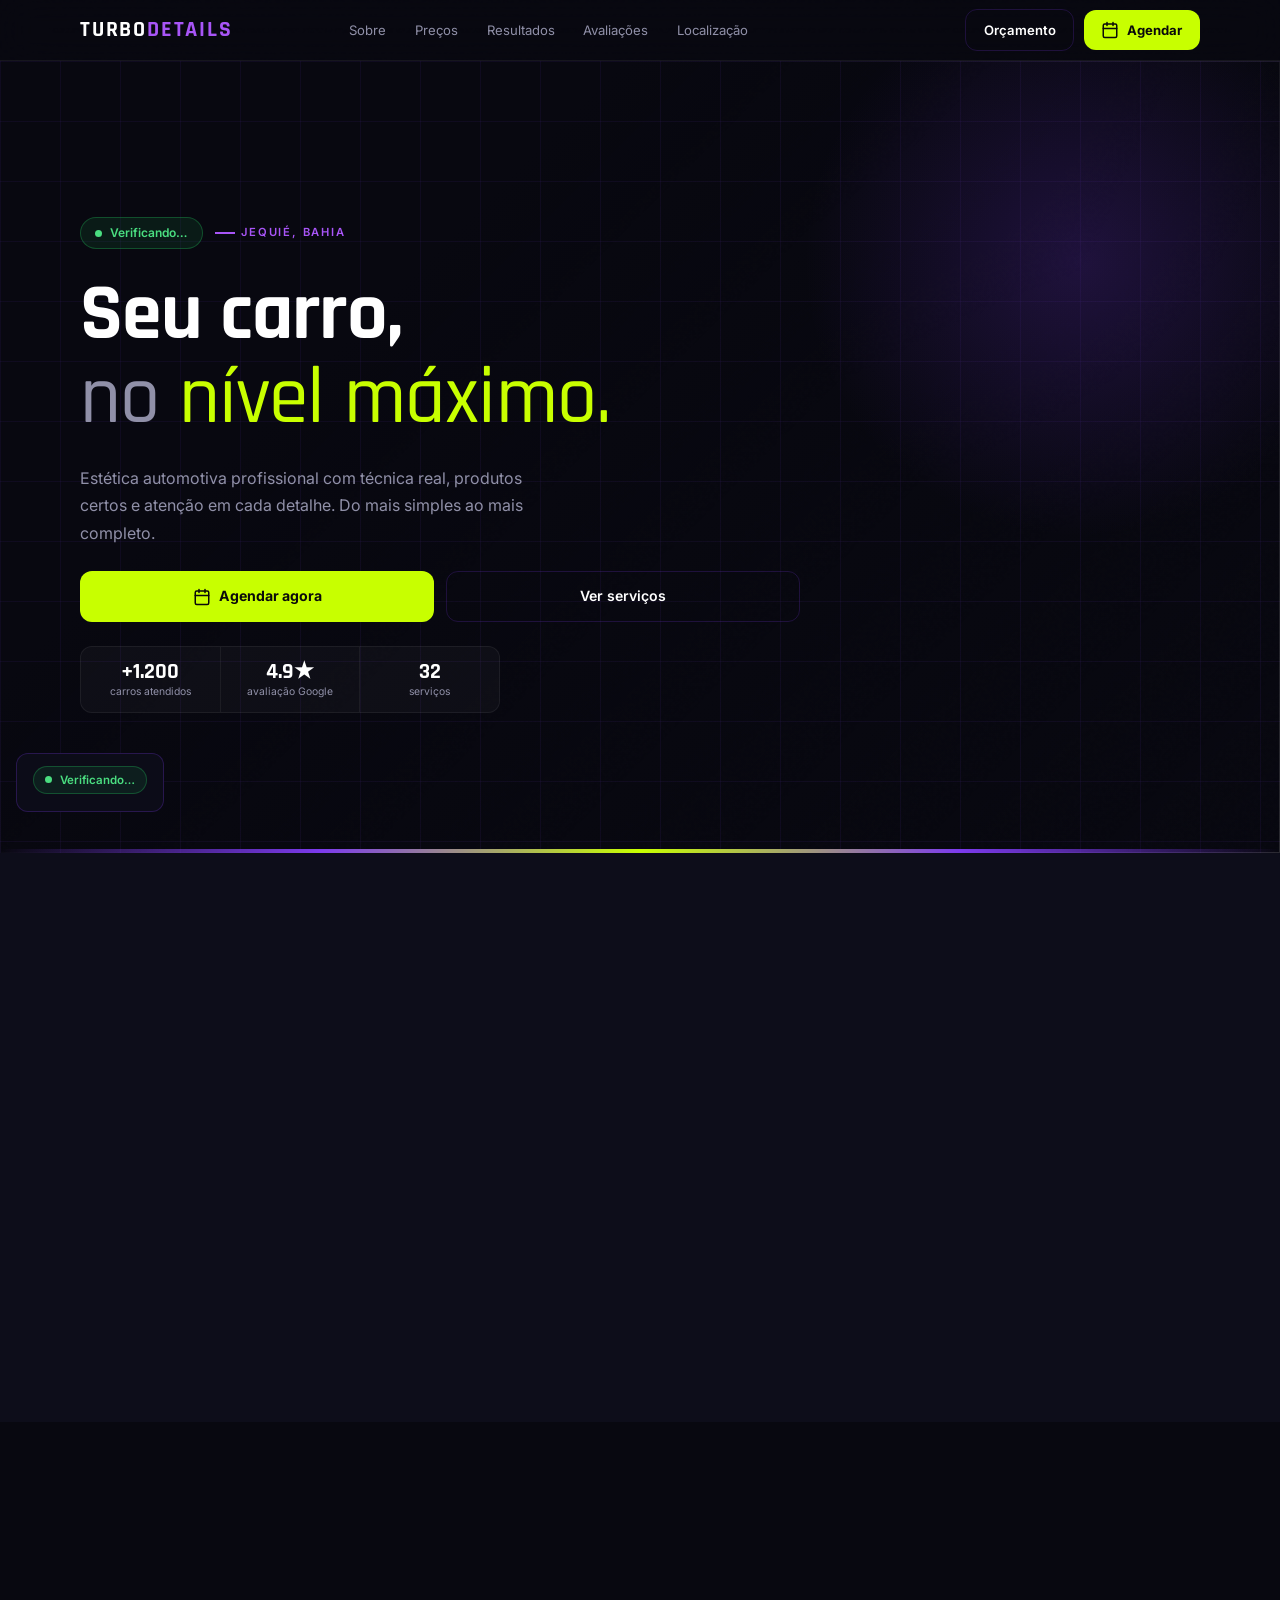
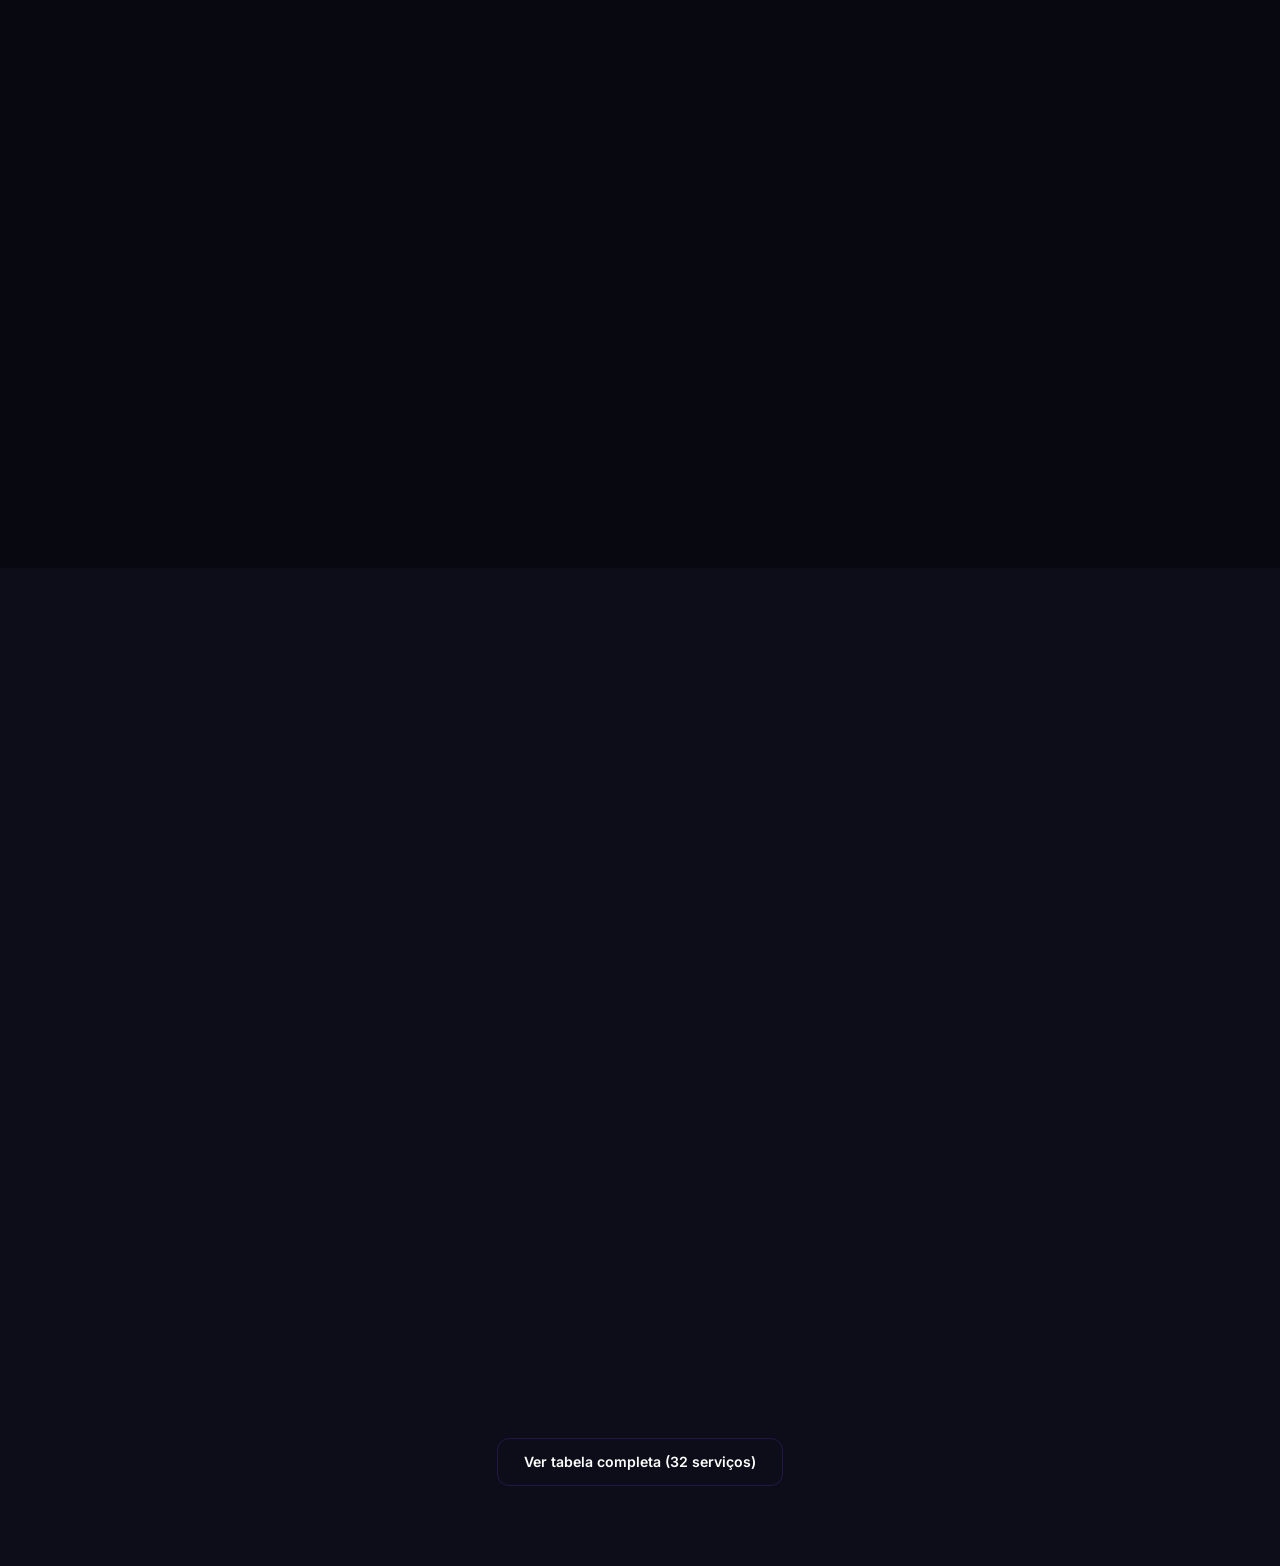
==== commit 765d2f1a: "up10" ====
--- a/index.html
+++ b/index.html
@@ -289,287 +289,3 @@
             <a href="#" data-wa="Plano Quinzenal" class="btn btn-primary btn-block">Assinar plano</a>
           </div>
           <div class="price-card highlight">
-            <span class="price-tag">Semanal</span>
-            <h3>Plano Semanal</h3>
-            <p>Para quem não abre mão do carro impecável toda semana.</p>
-            <div class="price-sizes"><span>P R$239</span><span>M R$273</span><span>G R$324</span></div>
-            <div class="price-value">R$ 239 <small>/visita · a partir de</small></div>
-            <a href="#" data-wa="Plano Semanal" class="btn btn-lime btn-block">Assinar plano</a>
-          </div>
-        </div>
-      </div>
-    </div>
-  </section>
-
-  <div class="modal" id="modal">
-    <div class="modal-overlay" data-close-modal></div>
-    <div class="modal-box">
-      <button class="modal-close" data-close-modal><svg viewBox="0 0 24 24" fill="none" stroke="currentColor" stroke-width="2"><path d="M6 6l12 12M18 6L6 18" stroke-linecap="round"/></svg></button>
-      <h3>Tabela completa — 32 serviços</h3>
-      <div class="table-group"><h4>Lavagens</h4>
-        <div class="table-row"><span class="tname">Lavagem Externa Simples<small>P R$35 · M R$40 · G R$45</small></span><span class="tval">a partir R$35</span></div>
-        <div class="table-row"><span class="tname">Lavagem Tradicional<small>P R$70 · M R$80 · G R$95</small></span><span class="tval">a partir R$70</span></div>
-        <div class="table-row"><span class="tname">Manutenção Bronze<small>P R$139 · M R$149 · G R$169</small></span><span class="tval">a partir R$139</span></div>
-        <div class="table-row"><span class="tname">Premium Prata<small>P R$200 · M R$220 · G R$250</small></span><span class="tval">a partir R$200</span></div>
-        <div class="table-row"><span class="tname">Lavagem Técnica Moto</span><span class="tval">R$50</span></div>
-        <div class="table-row"><span class="tname">Lavagem Técnica Moto Detalhada</span><span class="tval">R$150</span></div>
-      </div>
-      <div class="table-group"><h4>Higienização & Limpeza</h4>
-        <div class="table-row"><span class="tname">Aspiração Interna</span><span class="tval">R$30</span></div>
-        <div class="table-row"><span class="tname">Limpeza Interna</span><span class="tval">R$60</span></div>
-        <div class="table-row"><span class="tname">Limpeza de Teto</span><span class="tval">R$70</span></div>
-        <div class="table-row"><span class="tname">Sanitização Ar Condicionado</span><span class="tval">R$70</span></div>
-        <div class="table-row"><span class="tname">Higienização do Carpete</span><span class="tval">R$120</span></div>
-        <div class="table-row"><span class="tname">Higienização dos Bancos</span><span class="tval">R$197</span></div>
-        <div class="table-row"><span class="tname">Pacote Higienização Interna<small>P R$590 · M R$690 · G R$790</small></span><span class="tval">a partir R$590</span></div>
-      </div>
-      <div class="table-group"><h4>Tratamentos & Proteção</h4>
-        <div class="table-row"><span class="tname">Remoção de Piche</span><span class="tval">R$50</span></div>
-        <div class="table-row"><span class="tname">Enceramento de Pintura</span><span class="tval">R$80</span></div>
-        <div class="table-row"><span class="tname">Restauração de Plástico Externo</span><span class="tval">R$70</span></div>
-        <div class="table-row"><span class="tname">Tratamento de Motor</span><span class="tval">R$150</span></div>
-        <div class="table-row"><span class="tname">Tratamento de Chassi</span><span class="tval">R$150</span></div>
-        <div class="table-row"><span class="tname">Tratamento de Motor Detalhado</span><span class="tval">R$250</span></div>
-        <div class="table-row"><span class="tname">Tratamento de Chassi Detalhado</span><span class="tval">R$280</span></div>
-        <div class="table-row"><span class="tname">Revitalização de Farol</span><span class="tval">R$170</span></div>
-        <div class="table-row"><span class="tname">Descontaminação + Cristalização de Vidros</span><span class="tval">R$160</span></div>
-      </div>
-      <div class="table-group"><h4>Estética & Polimento</h4>
-        <div class="table-row"><span class="tname">Polimento Moto</span><span class="tval">R$150</span></div>
-        <div class="table-row"><span class="tname">Polimento Comercial<small>P R$609 · M R$719 · G R$849</small></span><span class="tval">a partir R$609</span></div>
-        <div class="table-row"><span class="tname">Polimento Técnico<small>P R$1.149 · M R$1.349 · G R$1.649</small></span><span class="tval">a partir R$1.149</span></div>
-        <div class="table-row"><span class="tname">Elite Gold<small>P R$310 · M R$335 · G R$360</small></span><span class="tval">a partir R$310</span></div>
-      </div>
-      <div class="table-group"><h4>Combos & Pacotes</h4>
-        <div class="table-row"><span class="tname">Combo 1</span><span class="tval">R$200</span></div>
-        <div class="table-row"><span class="tname">Combo 3</span><span class="tval">R$280</span></div>
-        <div class="table-row"><span class="tname">Pacote Diamond<small>P R$1.000 · M R$1.100 · G R$1.200</small></span><span class="tval">a partir R$1.000</span></div>
-      </div>
-      <div class="table-group"><h4>Planos de Manutenção</h4>
-        <div class="table-row"><span class="tname">Plano Quinzenal<small>P R$122 · M R$139 · G R$165</small></span><span class="tval">a partir R$122</span></div>
-        <div class="table-row"><span class="tname">Plano Semanal<small>P R$239 · M R$273 · G R$324</small></span><span class="tval">a partir R$239</span></div>
-      </div>
-      <a href="#" data-wa="generic" class="btn btn-primary btn-block" style="margin-top:1.5rem;">Não sabe qual escolher? Fale comigo</a>
-    </div>
-  </div>
-
-  <section class="section section-alt" id="avaliacoes">
-    <div class="wrap">
-      <div class="section-head center reveal">
-        <p class="label">Quem já veio</p>
-        <h2>O que nossos clientes dizem.</h2>
-      </div>
-      <div class="reviews-scroll reveal">
-        <article class="review-card">
-          <div class="review-stars">★★★★★</div>
-          <p>"Lavagem excelente, um atendimento personalizado e com muita qualidade, satisfação total com o serviço prestado."</p>
-          <div class="review-author"><div class="review-avatar">D</div><div><strong>Davi Neto</strong><span>há um mês · Google</span></div></div>
-        </article>
-        <article class="review-card">
-          <div class="review-stars">★★★★★</div>
-          <p>"Melhor lavagem de Jequié. Equipe atenciosa e educada!"</p>
-          <div class="review-author"><div class="review-avatar">Jamile Martins</strong><span>há um mês · Google</span></div></div>
-        </article>
-        <article class="review-card">
-          <div class="review-stars">★★★★★</div>
-          <p>"Excelente, lavagem cuidadosa e de qualidade, o veículo sempre sai no padrão."</p>
-          <div class="review-author"><div class="review-avatar">J</div><div><strong>Jálvaro Santana</strong><span>4 semanas atrás · Google</span></div></div>
-        </article>
-        <article class="review-card">
-          <div class="review-stars">★★★★★</div>
-          <p>"Lavagem de primeira qualidade. Super recomendo!"</p>
-          <div class="review-author"><div class="review-avatar">C</div><div><strong>Cleisson Silva</strong><span>8 meses atrás · Google</span></div></div>
-        </article>
-        <article class="review-card">
-          <div class="review-stars">★★★★★</div>
-          <p>"Atendimento gentil, prestativo e trabalho eficiente."</p>
-          <div class="review-author"><div class="review-avatar">J</div><div><strong>Josiane Brustolin</strong><span>3 semanas atrás · Google</span></div></div>
-        </article>
-        <article class="review-card">
-          <div class="review-stars">★★★★★</div>
-          <p>"Serviço excepcional!!!! Volto sempreeee!!!"</p>
-          <div class="review-author"><div class="review-avatar">L</div><div><strong>Luma Chaves</strong><span>8 meses atrás · Google</span></div></div>
-        </article>
-        <article class="review-card">
-          <div class="review-stars">★★★★★</div>
-          <p>"Ótimo serviço, atendimento de qualidade."</p>
-          <div class="review-author"><div class="review-avatar">A</div><div><strong>Ângelo Miguel</strong><span>8 meses atrás · Google</span></div></div>
-        </article>
-        <article class="review-card">
-          <div class="review-stars">★★★★★</div>
-          <p>"Excelente serviço!"</p>
-          <div class="review-author"><div class="review-avatar">D</div><div><strong>Danilo Santana</strong><span>há um mês · Google</span></div></div>
-        </article>
-        <article class="review-card">
-          <div class="review-stars">★★★★★</div>
-          <p>"Melhor da cidade!! 👏🏻👏🏻 Atendimento perfeito!!"</p>
-          <div class="review-author"><div class="review-avatar">C</div><div><strong>Cássia Reiis</strong><span>8 meses atrás · Google</span></div></div>
-        </article>
-        <article class="review-card">
-          <div class="review-stars">★★★★★</div>
-          <p>"Aí de excelência!"</p>
-          <div class="review-author"><div class="review-avatar">T</div><div><strong>Thiago Antônio</strong><span>há um mês · Google</span></div></div>
-        </article>
-      </div>
-      <div class="reviews-nav">
-        <button data-prev aria-label="Anterior"><svg viewBox="0 0 24 24" fill="none" stroke="currentColor" stroke-width="2"><path d="M15 6l-6 6 6 6" stroke-linecap="round"/></svg></button>
-        <button data-next aria-label="Próxima"><svg viewBox="0 0 24 24" fill="none" stroke="currentColor" stroke-width="2"><path d="M9 6l6 6-6 6" stroke-linecap="round"/></svg></button>
-      </div>
-    </div>
-  </section>
-
-  <section class="section" id="faq">
-    <div class="wrap" style="max-width:780px;">
-      <div class="section-head reveal">
-        <p class="label">Dúvidas</p>
-        <h2>Perguntas frequentes.</h2>
-      </div>
-      <div class="faq-list reveal">
-        <div class="faq-item">
-          <button class="faq-q">Preciso agendar com antecedência? <span class="ico"><svg viewBox="0 0 24 24" fill="none" stroke="currentColor" stroke-width="2"><path d="M12 5v14M5 12h14" stroke-linecap="round"/></svg></span></button>
-          <div class="faq-a"><p>Não é obrigatório — atendemos por ordem de chegada, Seg–Sex das 08:30 às 18h e Sáb das 08:30 às 15h. Para serviços mais longos como polimento, recomendamos avisar antes pelo WhatsApp.</p></div>
-        </div>
-        <div class="faq-item">
-          <button class="faq-q">Quanto tempo demora cada serviço? <span class="ico"><svg viewBox="0 0 24 24" fill="none" stroke="currentColor" stroke-width="2"><path d="M12 5v14M5 12h14" stroke-linecap="round"/></svg></span></button>
-          <div class="faq-a"><p>Lavagem tradicional: 40min–1h30. Serviços técnicos como polimento ou Pacote Diamond podem levar de algumas horas a um dia completo. Sempre informamos o prazo antes.</p></div>
-        </div>
-        <div class="faq-item">
-          <button class="faq-q">Quais formas de pagamento são aceitas? <span class="ico"><svg viewBox="0 0 24 24" fill="none" stroke="currentColor" stroke-width="2"><path d="M12 5v14M5 12h14" stroke-linecap="round"/></svg></span></button>
-          <div class="faq-a"><p>Pix, cartão de crédito, cartão de débito e dinheiro.</p></div>
-        </div>
-        <div class="faq-item">
-          <button class="faq-q">O preço muda conforme o porte do carro? <span class="ico"><svg viewBox="0 0 24 24" fill="none" stroke="currentColor" stroke-width="2"><path d="M12 5v14M5 12h14" stroke-linecap="round"/></svg></span></button>
-          <div class="faq-a"><p>Sim, para vários serviços o valor varia entre porte P, M e G. Os valores aparecem no card de cada serviço e na tabela completa.</p></div>
-        </div>
-        <div class="faq-item">
-          <button class="faq-q">Atendem motos também? <span class="ico"><svg viewBox="0 0 24 24" fill="none" stroke="currentColor" stroke-width="2"><path d="M12 5v14M5 12h14" stroke-linecap="round"/></svg></span></button>
-          <div class="faq-a"><p>Sim! Temos serviços próprios para motos com produtos e técnicas adequadas para cada superfície.</p></div>
-        </div>
-      </div>
-    </div>
-  </section>
-
-  <section class="section section-alt" id="local">
-    <div class="wrap">
-      <div class="section-head reveal">
-        <p class="label">Onde estamos</p>
-        <h2>No centro de Jequié, <span class="purple">te esperando.</span></h2>
-      </div>
-      <div class="location-grid">
-        <div class="location-map reveal">
-          <iframe src="https://maps.google.com/maps?q=Rua%20Medeiros%20Neto%2C%2042%2C%20Centro%2C%20Jequi%C3%A9%20-%20BA&z=16&output=embed" title="Localização Turbo Details" loading="lazy"></iframe>
-        </div>
-        <div class="location-cards reveal">
-          <div class="info-card">
-            <div class="info-icon"><svg viewBox="0 0 24 24" fill="none" stroke="currentColor" stroke-width="2"><path d="M12 21s-7-4.5-7-10a7 7 0 1114 0c0 5.5-7 10-7 10z"/><circle cx="12" cy="11" r="2.5"/></svg></div>
-            <div><h4>Endereço</h4><p>Rua Medeiros Neto, 42 — Centro<br>Jequié - BA, 45203-610</p></div>
-          </div>
-          <div class="info-card">
-            <div class="info-icon"><svg viewBox="0 0 24 24" fill="none" stroke="currentColor" stroke-width="2"><circle cx="12" cy="12" r="9"/><path d="M12 7v5l3 3" stroke-linecap="round"/></svg></div>
-            <div style="flex:1">
-              <h4>Horário</h4>
-              <table class="hours-table">
-                <tr class="hours-row" data-day="1"><td>Segunda-feira</td><td>08h30 – 18h</td></tr>
-                <tr class="hours-row" data-day="2"><td>Terça-feira</td><td>08h30 – 18h</td></tr>
-                <tr class="hours-row" data-day="3"><td>Quarta-feira</td><td>08h30 – 18h</td></tr>
-                <tr class="hours-row" data-day="4"><td>Quinta-feira</td><td>08h30 – 18h</td></tr>
-                <tr class="hours-row" data-day="5"><td>Sexta-feira</td><td>08h30 – 18h</td></tr>
-                <tr class="hours-row" data-day="6"><td>Sábado</td><td>08h30 – 15h</td></tr>
-                <tr class="hours-row" data-day="0"><td>Domingo</td><td>Fechado</td></tr>
-              </table>
-            </div>
-          </div>
-          <a href="#" data-wa="generic" class="btn btn-primary btn-block">
-            <svg viewBox="0 0 24 24" fill="currentColor"><path d="M12 2C6.48 2 2 6.48 2 12c0 1.85.5 3.58 1.38 5.07L2 22l5.07-1.36A9.93 9.93 0 0012 22c5.52 0 10-4.48 10-10S17.52 2 12 2zm4.4 13.4c-.24-.12-1.42-.7-1.64-.78-.22-.08-.38-.12-.54.12s-.62.78-.76.94c-.14.16-.28.18-.52.06-.24-.12-1-.37-1.9-1.18-.7-.62-1.18-1.4-1.32-1.64-.14-.24-.02-.37.1-.5.12-.12.3-.32.44-.48.14-.16.18-.28.28-.46.1-.18.04-.34-.04-.46-.08-.12-.5-1.2-.68-1.64-.18-.44-.36-.38-.5-.38h-.52c-.18.04-.46.16-.62.34-.16.18-.62.6-.62 1.46s.64 1.7.72 1.82c.08.12 1.3 2.06 3.18 2.86 1.88.8 1.88.54 2.22.5.34-.04 1.1-.44 1.26-.88.16-.44.16-.82.12-.9-.04-.08-.18-.12-.42-.24z"/></svg>
-            Como chegar · Falar no WhatsApp
-          </a>
-        </div>
-      </div>
-    </div>
-  </section>
-
-  <section class="section" id="orcamento">
-    <div class="wrap quote-wrap">
-      <div class="section-head center reveal">
-        <p class="label">Orçamento rápido</p>
-        <h2>Conta o que seu carro precisa.</h2>
-        <p>Preencha e enviamos direto pro WhatsApp — sem cadastro.</p>
-      </div>
-      <form id="quote-form" class="quote-form reveal">
-        <div class="field">
-          <label for="q-name">Seu nome</label>
-          <input id="q-name" type="text" placeholder="Ex: João Silva" required>
-        </div>
-        <div class="field">
-          <label for="q-vehicle">Veículo (modelo e cor)</label>
-          <input id="q-vehicle" type="text" placeholder="Ex: HB20 branco" required>
-        </div>
-        <div class="field">
-          <label for="q-service">Serviço de interesse</label>
-          <select id="q-service">
-            <option value="">Não sei, quero indicação</option>
-            <option>Lavagem Tradicional</option>
-            <option>Higienização Interna</option>
-            <option>Polimento</option>
-            <option>Vitrificação / Coating</option>
-            <option>Revitalização de Farol</option>
-            <option>Pacote Diamond</option>
-            <option>Plano de Manutenção</option>
-            <option>Serviço para Moto</option>
-          </select>
-        </div>
-        <div class="field">
-          <label for="q-note">Observações (opcional)</label>
-          <textarea id="q-note" rows="3" placeholder="Algo que devemos saber sobre o carro"></textarea>
-        </div>
-        <button type="submit" class="btn btn-lime btn-block" style="font-size:1rem;padding:1rem;">
-          <svg viewBox="0 0 24 24" fill="currentColor"><path d="M12 2C6.48 2 2 6.48 2 12c0 1.85.5 3.58 1.38 5.07L2 22l5.07-1.36A9.93 9.93 0 0012 22c5.52 0 10-4.48 10-10S17.52 2 12 2zm4.4 13.4c-.24-.12-1.42-.7-1.64-.78-.22-.08-.38-.12-.54.12s-.62.78-.76.94c-.14.16-.28.18-.52.06-.24-.12-1-.37-1.9-1.18-.7-.62-1.18-1.4-1.32-1.64-.14-.24-.02-.37.1-.5.12-.12.3-.32.44-.48.14-.16.18-.28.28-.46.1-.18.04-.34-.04-.46-.08-.12-.5-1.2-.68-1.64-.18-.44-.36-.38-.5-.38h-.52c-.18.04-.46.16-.62.34-.16.18-.62.6-.62 1.46s.64 1.7.72 1.82c.08.12 1.3 2.06 3.18 2.86 1.88.8 1.88.54 2.22.5.34-.04 1.1-.44 1.26-.88.16-.44.16-.82.12-.9-.04-.08-.18-.12-.42-.24z"/></svg>
-          Enviar pelo WhatsApp
-        </button>
-      </form>
-    </div>
-  </section>
-
-  <section class="cta-section">
-    <div class="wrap">
-      <span class="label" style="justify-content:center;">Pronto pra começar?</span>
-      <h2>Seu carro pode ficar assim <span class="accent">hoje mesmo.</span></h2>
-      <p>Chame no WhatsApp, conta o que precisa e a gente cuida do resto.</p>
-      <div class="cta-actions">
-        <a href="https://minhaautoagenda.com/p/turbodetails" target="_blank" rel="noopener" class="btn btn-lime">
-            <svg viewBox="0 0 24 24" fill="none" stroke="currentColor" stroke-width="2"><rect x="3" y="4" width="18" height="18" rx="2"/><path d="M16 2v4M8 2v4M3 10h18" stroke-linecap="round"/></svg>
-          Agendar agora
-        </a>
-        <a href="https://instagram.com/_turbodetails" target="_blank" rel="noopener" class="btn btn-outline">
-          <svg viewBox="0 0 24 24" fill="none" stroke="currentColor" stroke-width="2"><rect x="3" y="3" width="18" height="18" rx="5"/><circle cx="12" cy="12" r="4"/><circle cx="17.5" cy="6.5" r="1" fill="currentColor" stroke="none"/></svg>
-          @_turbodetails
-        </a>
-      </div>
-    </div>
-  </section>
-
-</main>
-
-<footer class="footer">
-  <div class="wrap">
-    <div class="footer-grid">
-      <div class="footer-brand">
-        <a href="#" class="logo-text" style="font-size:1.3rem;">TURBO<span>DETAILS</span></a>
-        <p>Estética automotiva com técnica, cuidado e atenção a cada detalhe.</p>
-        <div class="footer-social">
-          <a href="https://instagram.com/_turbodetails" target="_blank" rel="noopener" aria-label="Instagram">
-            <svg viewBox="0 0 24 24" fill="none" stroke="currentColor" stroke-width="2"><rect x="3" y="3" width="18" height="18" rx="5"/><circle cx="12" cy="12" r="4"/><circle cx="17.5" cy="6.5" r="1" fill="currentColor" stroke="none"/></svg>
-          </a>
-          <a href="#" data-wa="generic" aria-label="WhatsApp">
-            <svg viewBox="0 0 24 24" fill="currentColor"><path d="M12 2C6.48 2 2 6.48 2 12c0 1.85.5 3.58 1.38 5.07L2 22l5.07-1.36A9.93 9.93 0 0012 22c5.52 0 10-4.48 10-10S17.52 2 12 2zm4.4 13.4c-.24-.12-1.42-.7-1.64-.78-.22-.08-.38-.12-.54.12s-.62.78-.76.94c-.14.16-.28.18-.52.06-.24-.12-1-.37-1.9-1.18-.7-.62-1.18-1.4-1.32-1.64-.14-.24-.02-.37.1-.5.12-.12.3-.32.44-.48.14-.16.18-.28.28-.46.1-.18.04-.34-.04-.46-.08-.12-.5-1.2-.68-1.64-.18-.44-.36-.38-.5-.38h-.52c-.18.04-.46.16-.62.34-.16.18-.62.6-.62 1.46s.64 1.7.72 1.82c.08.12 1.3 2.06 3.18 2.86 1.88.8 1.88.54 2.22.5.34-.04 1.1-.44 1.26-.88.16-.44.16-.82.12-.9-.04-.08-.18-.12-.42-.24z"/></svg>
-          </a>
-        </div>
-      </div>
-      <div class="footer-col">
-        <h4>Navegação</h4>
-        <ul>
-          <li><a href="#sobre">Sobre</a></li>
-          <li><a href="#precos">Serviços</a></li>
-          <li><a href="#precos">Preços</a></li>
-          <li><a href="#resultados">Resultados</a></li>
-          <li>
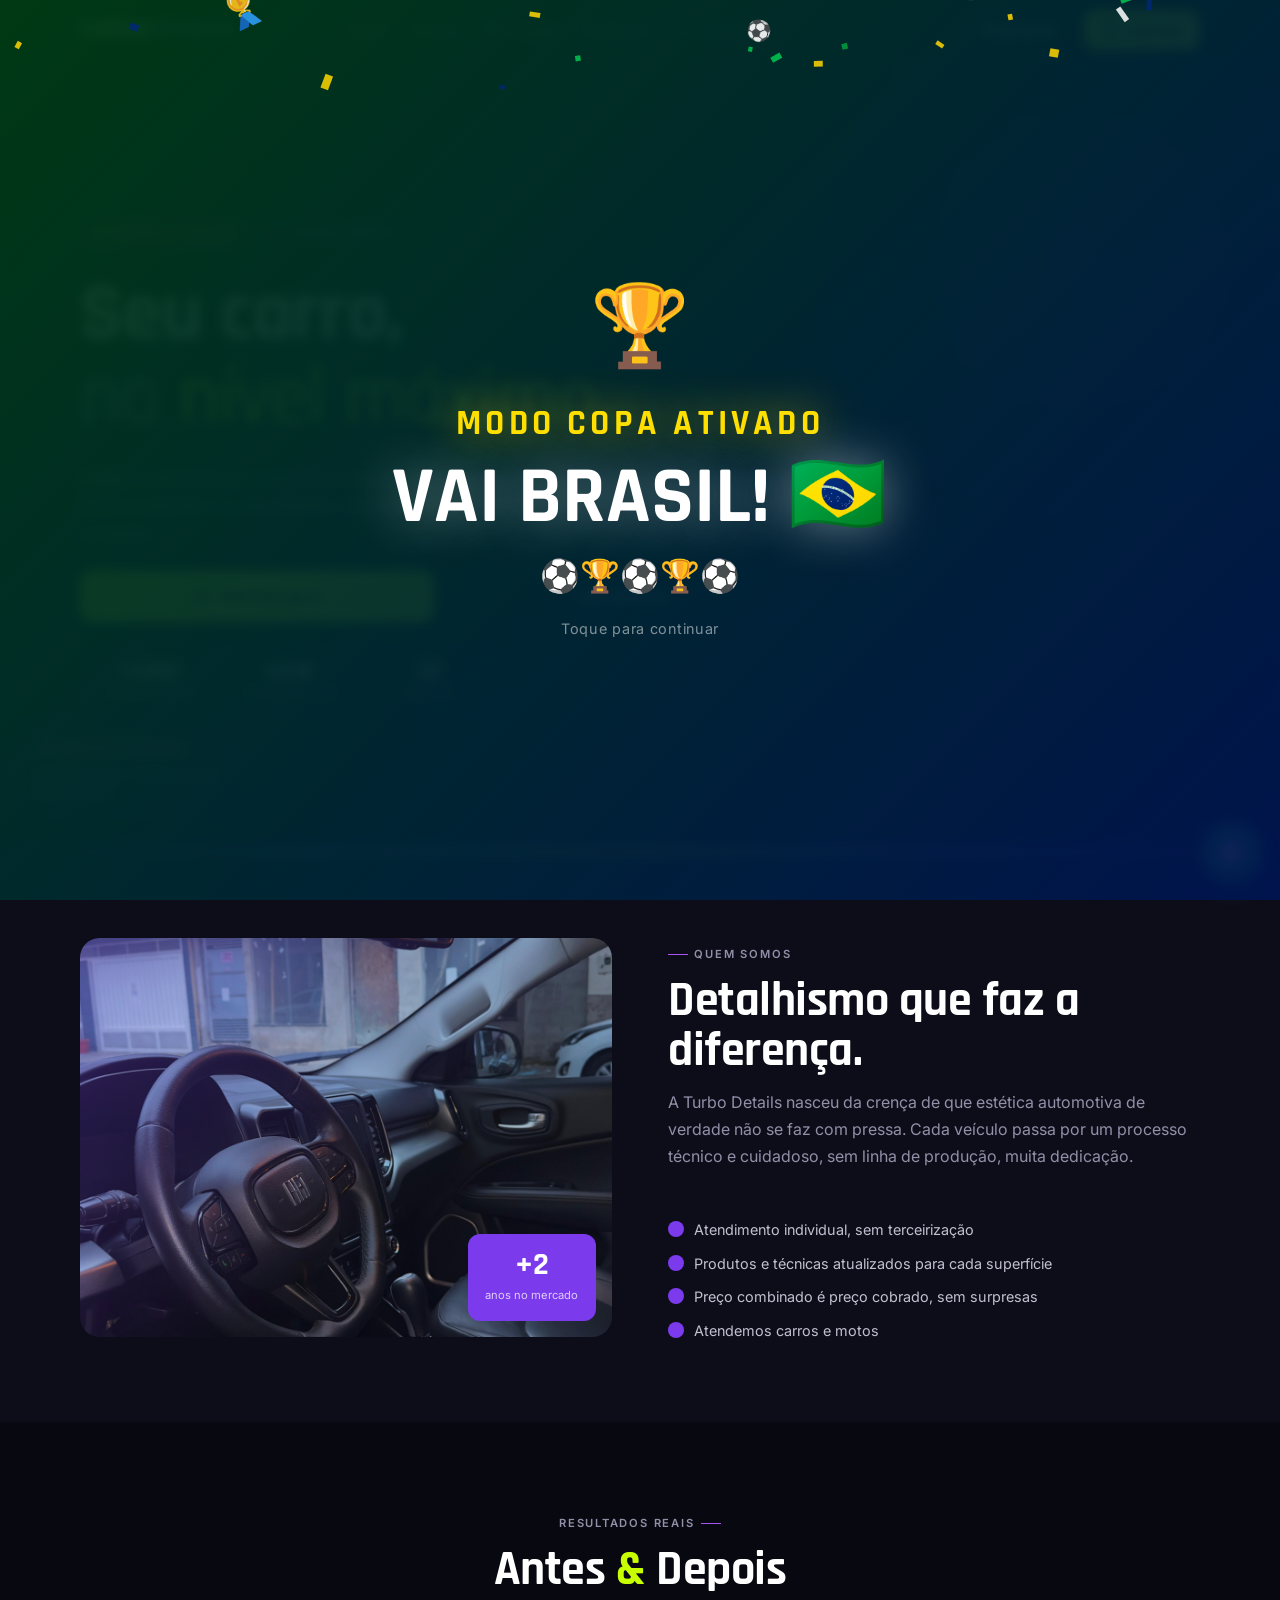
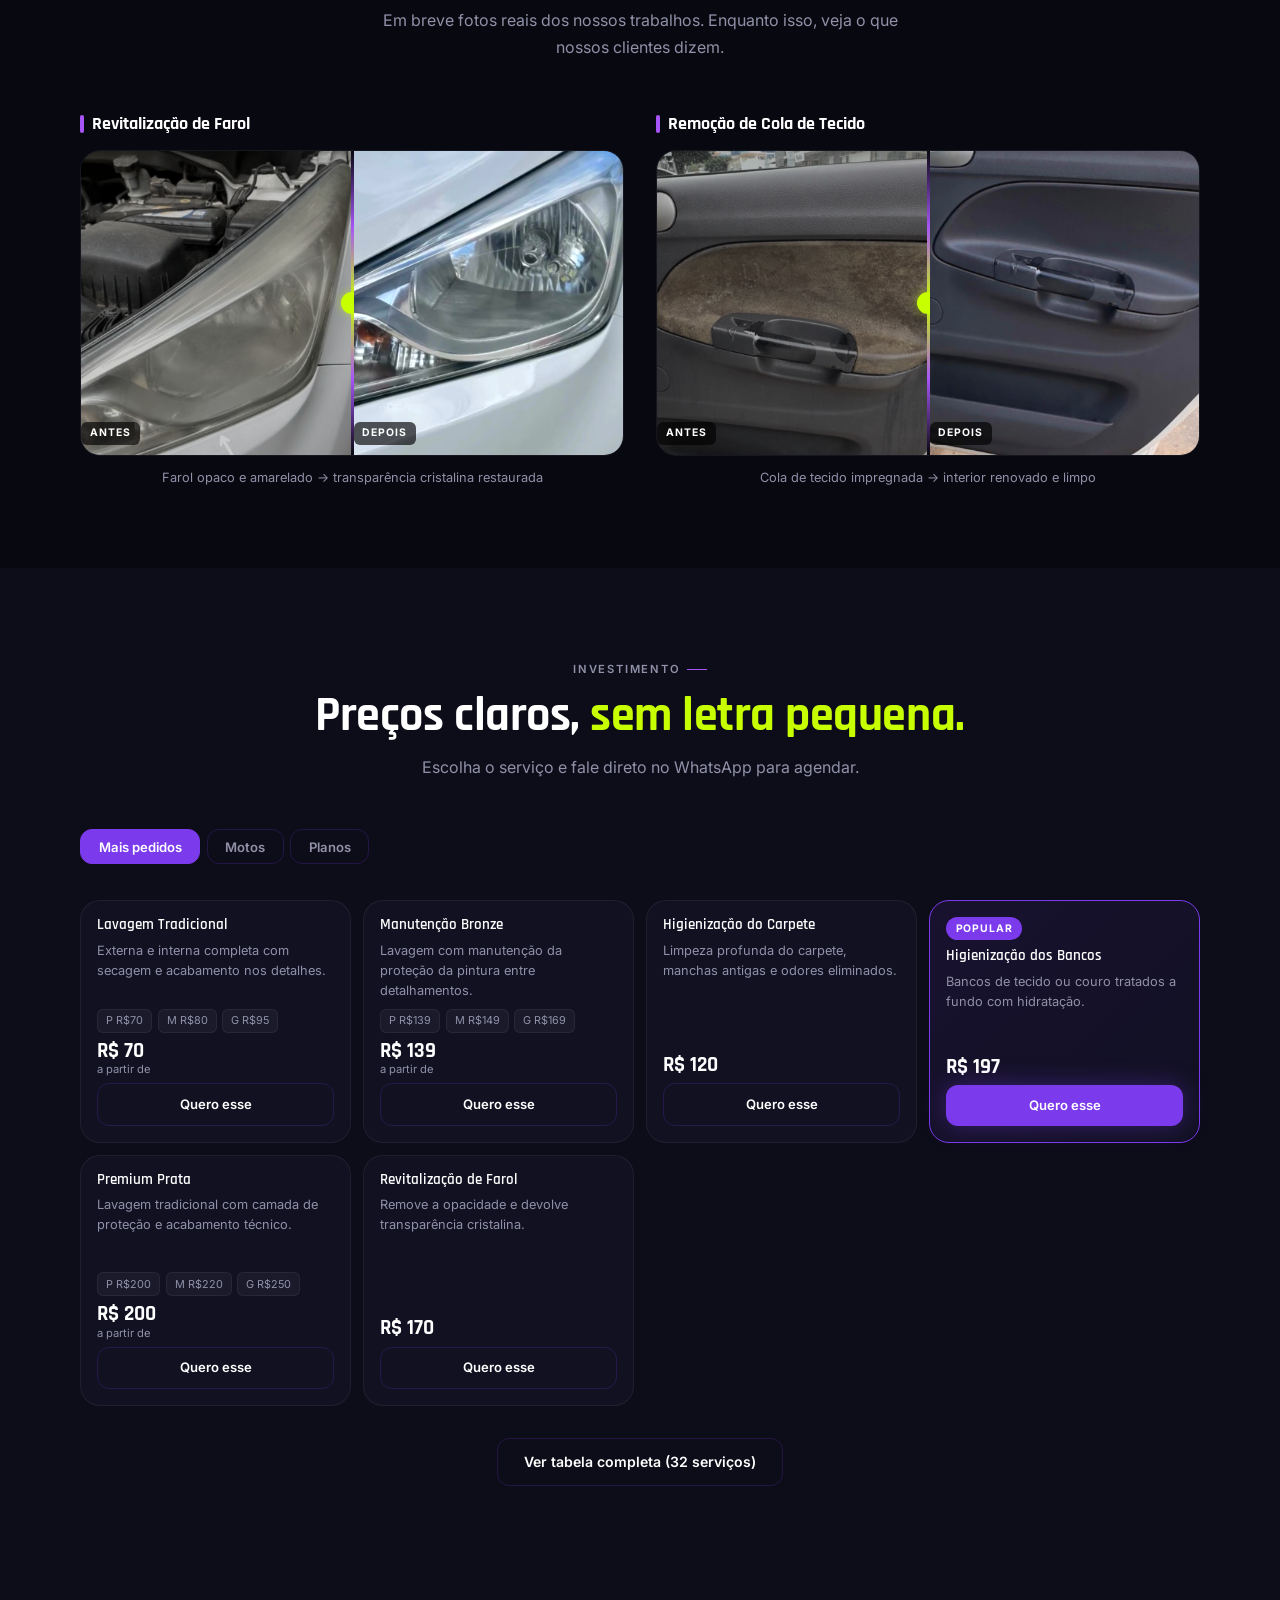
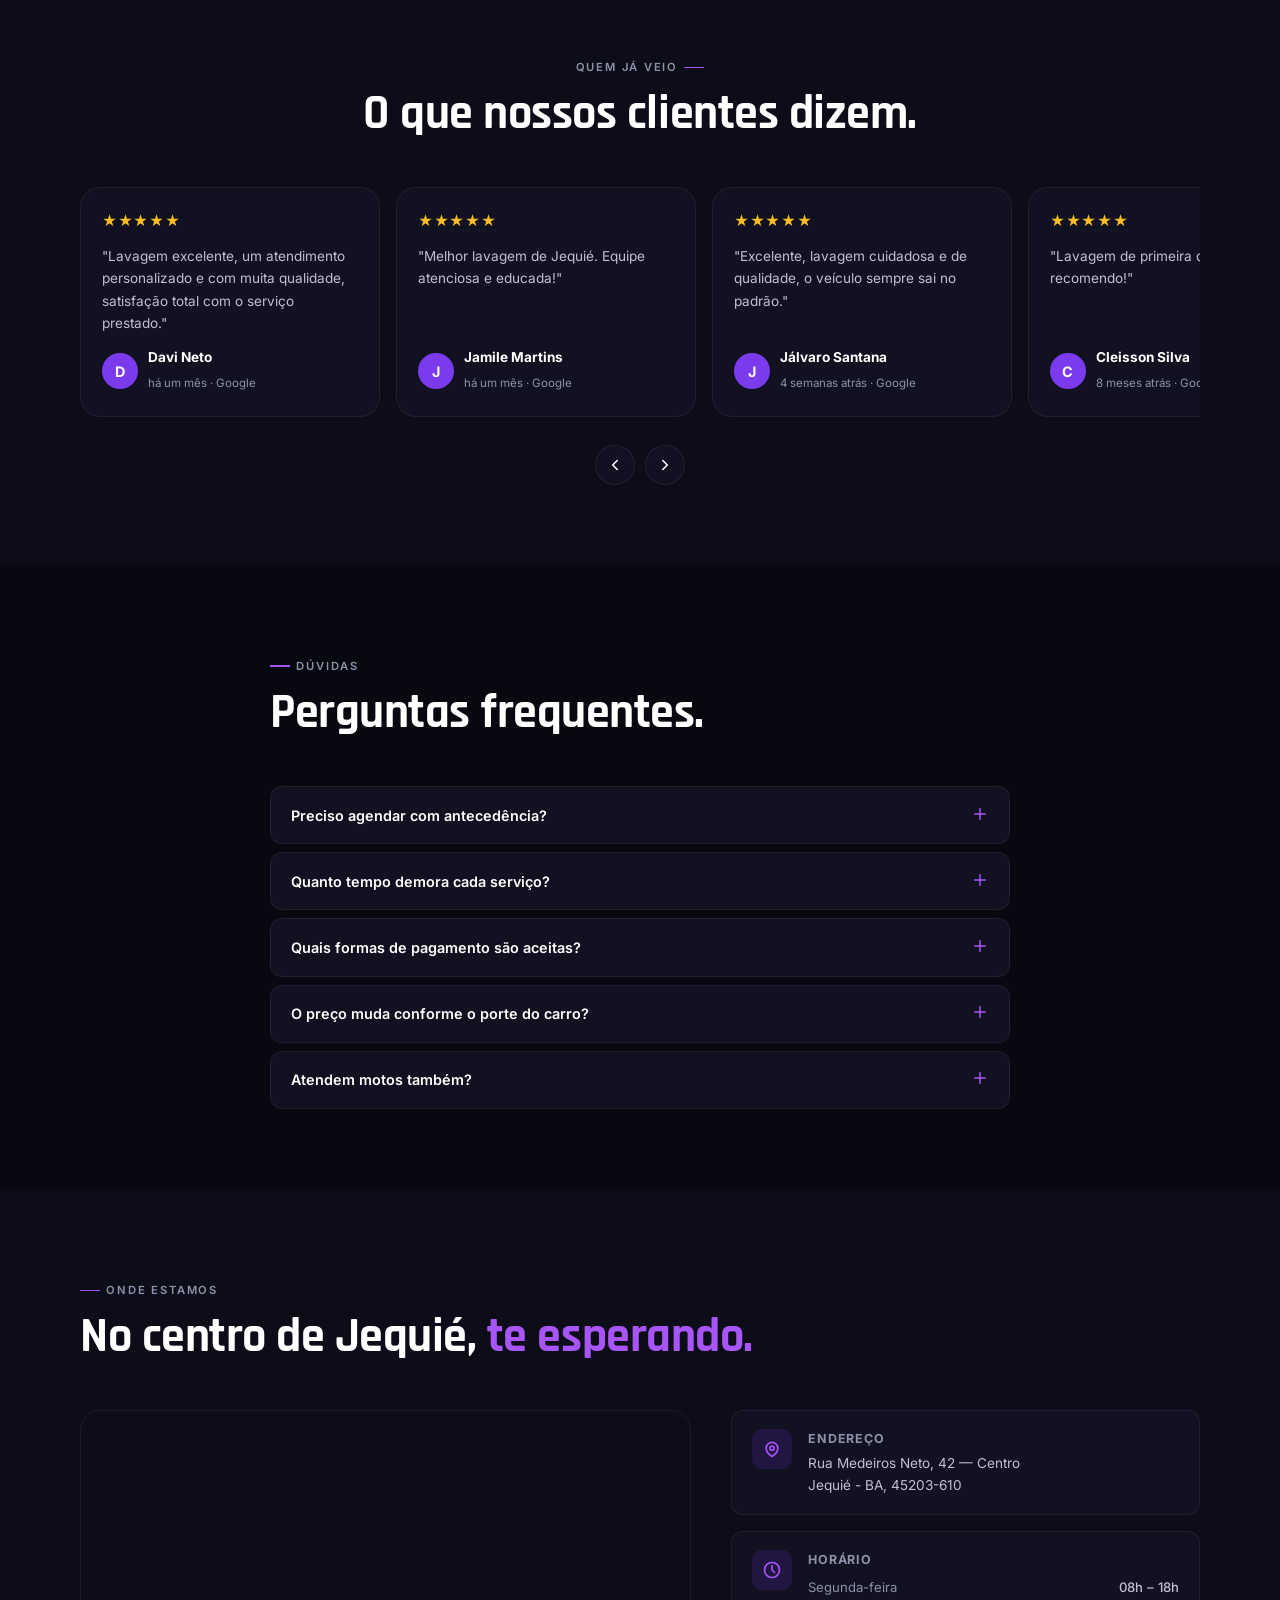
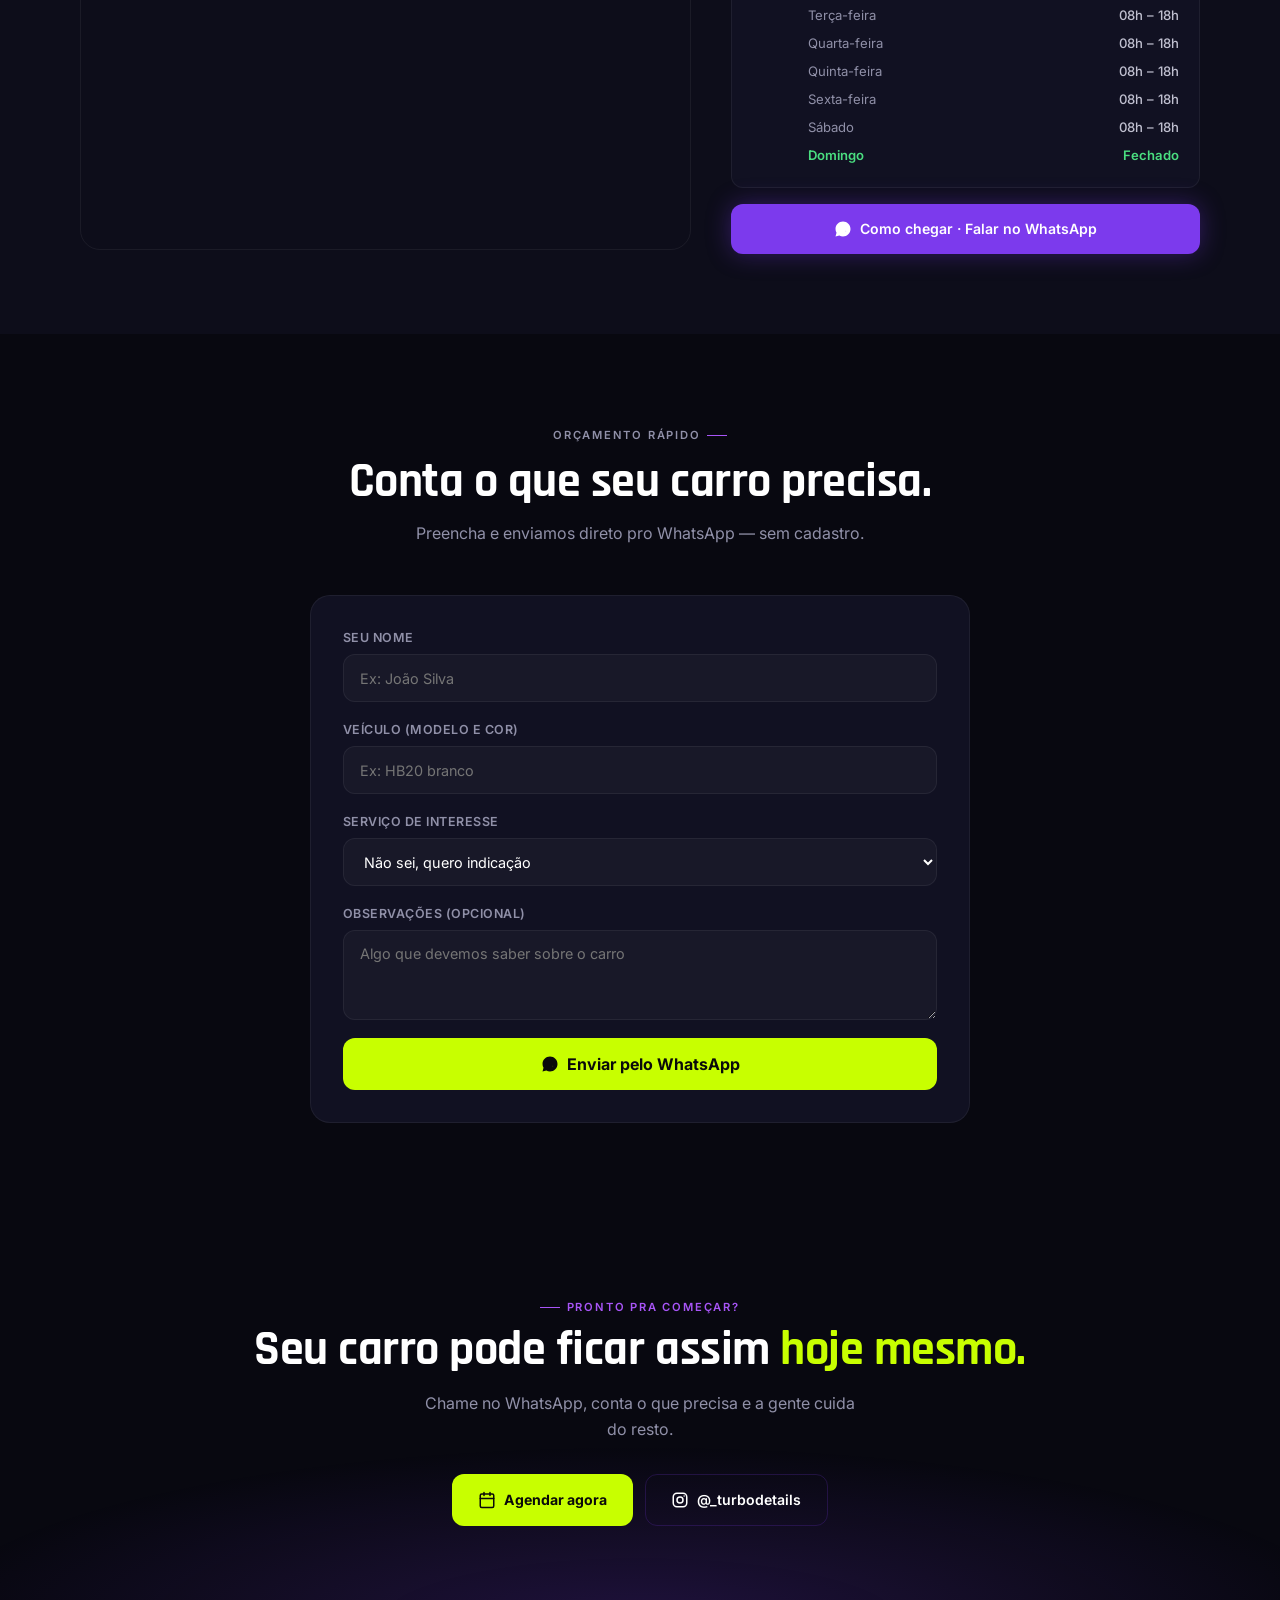
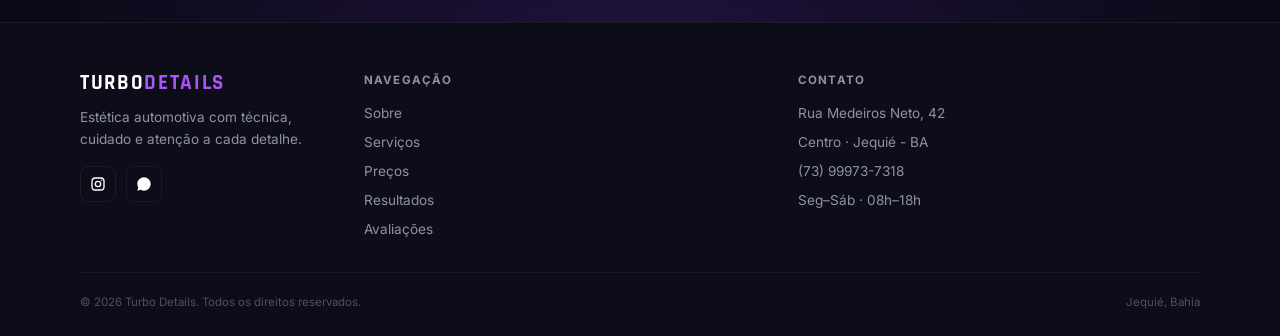
==== commit 879ec253: "okok10" ====
--- a/index.html
+++ b/index.html
@@ -19,6 +19,7 @@
 </head>
 <body>
 
+<!-- HEADER -->
 <header class="header">
   <div class="wrap header-inner">
     <a href="#" class="logo-text">TURBO<span>DETAILS</span></a>
@@ -47,6 +48,7 @@
   </div>
 </header>
 
+<!-- NAV MOBILE -->
 <nav class="nav-mobile" id="nav-mobile">
   <a href="#sobre">Sobre</a>
   <a href="#precos">Preços</a>
@@ -59,6 +61,7 @@
 
 <main>
 
+  <!-- HERO -->
   <section class="hero" id="topo">
     <div class="hero-bg">
       <img src="https://images.unsplash.com/photo-1607860108855-64acf2078ed9?q=80&w=1600&auto=format&fit=crop" alt="" aria-hidden="true" loading="eager">
@@ -99,6 +102,7 @@
     </div>
   </section>
 
+  <!-- STATUS BANNER FLUTUANTE -->
   <div class="status-banner" id="status-banner">
     <div style="background:rgba(13,13,26,.95);border:1px solid rgba(124,58,237,.25);border-radius:12px;padding:.75rem 1rem;display:flex;flex-direction:column;gap:.3rem;backdrop-filter:blur(12px);max-width:220px;">
       <span class="status-badge open" id="status-banner-badge" style="font-size:.72rem;padding:.25rem .7rem;"><span class="status-dot"></span>Verificando…</span>
@@ -106,6 +110,7 @@
     </div>
   </div>
 
+  <!-- SOBRE -->
   <section class="section section-alt" id="sobre">
     <div class="wrap">
       <div class="about-grid">
@@ -133,6 +138,7 @@
     </div>
   </section>
 
+  <!-- ANTES & DEPOIS -->
   <section class="section" id="resultados">
     <div class="wrap">
       <div class="section-head center reveal">
@@ -176,6 +182,7 @@
   </section>
 
 
+  <!-- PREÇOS -->
   <section class="section section-alt" id="precos">
     <div class="wrap">
       <div class="section-head center reveal">
@@ -289,3 +296,453 @@
             <a href="#" data-wa="Plano Quinzenal" class="btn btn-primary btn-block">Assinar plano</a>
           </div>
           <div class="price-card highlight">
+            <span class="price-tag">Semanal</span>
+            <h3>Plano Semanal</h3>
+            <p>Para quem não abre mão do carro impecável toda semana.</p>
+            <div class="price-sizes"><span>P R$239</span><span>M R$273</span><span>G R$324</span></div>
+            <div class="price-value">R$ 239 <small>/visita · a partir de</small></div>
+            <a href="#" data-wa="Plano Semanal" class="btn btn-lime btn-block">Assinar plano</a>
+          </div>
+        </div>
+      </div>
+    </div>
+  </section>
+
+  <!-- MODAL TABELA COMPLETA -->
+  <div class="modal" id="modal">
+    <div class="modal-overlay" data-close-modal></div>
+    <div class="modal-box">
+      <button class="modal-close" data-close-modal><svg viewBox="0 0 24 24" fill="none" stroke="currentColor" stroke-width="2"><path d="M6 6l12 12M18 6L6 18" stroke-linecap="round"/></svg></button>
+      <h3>Tabela completa — 32 serviços</h3>
+      <div class="table-group"><h4>Lavagens</h4>
+        <div class="table-row"><span class="tname">Lavagem Externa Simples<small>P R$35 · M R$40 · G R$45</small></span><span class="tval">a partir R$35</span></div>
+        <div class="table-row"><span class="tname">Lavagem Tradicional<small>P R$70 · M R$80 · G R$95</small></span><span class="tval">a partir R$70</span></div>
+        <div class="table-row"><span class="tname">Manutenção Bronze<small>P R$139 · M R$149 · G R$169</small></span><span class="tval">a partir R$139</span></div>
+        <div class="table-row"><span class="tname">Premium Prata<small>P R$200 · M R$220 · G R$250</small></span><span class="tval">a partir R$200</span></div>
+        <div class="table-row"><span class="tname">Lavagem Técnica Moto</span><span class="tval">R$50</span></div>
+        <div class="table-row"><span class="tname">Lavagem Técnica Moto Detalhada</span><span class="tval">R$150</span></div>
+      </div>
+      <div class="table-group"><h4>Higienização & Limpeza</h4>
+        <div class="table-row"><span class="tname">Aspiração Interna</span><span class="tval">R$30</span></div>
+        <div class="table-row"><span class="tname">Limpeza Interna</span><span class="tval">R$60</span></div>
+        <div class="table-row"><span class="tname">Limpeza de Teto</span><span class="tval">R$70</span></div>
+        <div class="table-row"><span class="tname">Sanitização Ar Condicionado</span><span class="tval">R$70</span></div>
+        <div class="table-row"><span class="tname">Higienização do Carpete</span><span class="tval">R$120</span></div>
+        <div class="table-row"><span class="tname">Higienização dos Bancos</span><span class="tval">R$197</span></div>
+        <div class="table-row"><span class="tname">Pacote Higienização Interna<small>P R$590 · M R$690 · G R$790</small></span><span class="tval">a partir R$590</span></div>
+      </div>
+      <div class="table-group"><h4>Tratamentos & Proteção</h4>
+        <div class="table-row"><span class="tname">Remoção de Piche</span><span class="tval">R$50</span></div>
+        <div class="table-row"><span class="tname">Enceramento de Pintura</span><span class="tval">R$80</span></div>
+        <div class="table-row"><span class="tname">Restauração de Plástico Externo</span><span class="tval">R$70</span></div>
+        <div class="table-row"><span class="tname">Tratamento de Motor</span><span class="tval">R$150</span></div>
+        <div class="table-row"><span class="tname">Tratamento de Chassi</span><span class="tval">R$150</span></div>
+        <div class="table-row"><span class="tname">Tratamento de Motor Detalhado</span><span class="tval">R$250</span></div>
+        <div class="table-row"><span class="tname">Tratamento de Chassi Detalhado</span><span class="tval">R$280</span></div>
+        <div class="table-row"><span class="tname">Revitalização de Farol</span><span class="tval">R$170</span></div>
+        <div class="table-row"><span class="tname">Descontaminação + Cristalização de Vidros</span><span class="tval">R$160</span></div>
+      </div>
+      <div class="table-group"><h4>Estética & Polimento</h4>
+        <div class="table-row"><span class="tname">Polimento Moto</span><span class="tval">R$150</span></div>
+        <div class="table-row"><span class="tname">Polimento Comercial<small>P R$609 · M R$719 · G R$849</small></span><span class="tval">a partir R$609</span></div>
+        <div class="table-row"><span class="tname">Polimento Técnico<small>P R$1.149 · M R$1.349 · G R$1.649</small></span><span class="tval">a partir R$1.149</span></div>
+        <div class="table-row"><span class="tname">Elite Gold<small>P R$310 · M R$335 · G R$360</small></span><span class="tval">a partir R$310</span></div>
+      </div>
+      <div class="table-group"><h4>Combos & Pacotes</h4>
+        <div class="table-row"><span class="tname">Combo 1</span><span class="tval">R$200</span></div>
+        <div class="table-row"><span class="tname">Combo 3</span><span class="tval">R$280</span></div>
+        <div class="table-row"><span class="tname">Pacote Diamond<small>P R$1.000 · M R$1.100 · G R$1.200</small></span><span class="tval">a partir R$1.000</span></div>
+      </div>
+      <div class="table-group"><h4>Planos de Manutenção</h4>
+        <div class="table-row"><span class="tname">Plano Quinzenal<small>P R$122 · M R$139 · G R$165</small></span><span class="tval">a partir R$122</span></div>
+        <div class="table-row"><span class="tname">Plano Semanal<small>P R$239 · M R$273 · G R$324</small></span><span class="tval">a partir R$239</span></div>
+      </div>
+      <a href="#" data-wa="generic" class="btn btn-primary btn-block" style="margin-top:1.5rem;">Não sabe qual escolher? Fale comigo</a>
+    </div>
+  </div>
+
+  <!-- AVALIAÇÕES -->
+  <section class="section section-alt" id="avaliacoes">
+    <div class="wrap">
+      <div class="section-head center reveal">
+        <p class="label">Quem já veio</p>
+        <h2>O que nossos clientes dizem.</h2>
+      </div>
+      <div class="reviews-scroll reveal">
+        <article class="review-card">
+          <div class="review-stars">★★★★★</div>
+          <p>"Lavagem excelente, um atendimento personalizado e com muita qualidade, satisfação total com o serviço prestado."</p>
+          <div class="review-author"><div class="review-avatar">D</div><div><strong>Davi Neto</strong><span>há um mês · Google</span></div></div>
+        </article>
+        <article class="review-card">
+          <div class="review-stars">★★★★★</div>
+          <p>"Melhor lavagem de Jequié. Equipe atenciosa e educada!"</p>
+          <div class="review-author"><div class="review-avatar">J</div><div><strong>Jamile Martins</strong><span>há um mês · Google</span></div></div>
+        </article>
+        <article class="review-card">
+          <div class="review-stars">★★★★★</div>
+          <p>"Excelente, lavagem cuidadosa e de qualidade, o veículo sempre sai no padrão."</p>
+          <div class="review-author"><div class="review-avatar">J</div><div><strong>Jálvaro Santana</strong><span>4 semanas atrás · Google</span></div></div>
+        </article>
+        <article class="review-card">
+          <div class="review-stars">★★★★★</div>
+          <p>"Lavagem de primeira qualidade. Super recomendo!"</p>
+          <div class="review-author"><div class="review-avatar">C</div><div><strong>Cleisson Silva</strong><span>8 meses atrás · Google</span></div></div>
+        </article>
+        <article class="review-card">
+          <div class="review-stars">★★★★★</div>
+          <p>"Atendimento gentil, prestativo e trabalho eficiente."</p>
+          <div class="review-author"><div class="review-avatar">J</div><div><strong>Josiane Brustolin</strong><span>3 semanas atrás · Google</span></div></div>
+        </article>
+        <article class="review-card">
+          <div class="review-stars">★★★★★</div>
+          <p>"Serviço excepcional!!!! Volto sempreeee!!!"</p>
+          <div class="review-author"><div class="review-avatar">L</div><div><strong>Luma Chaves</strong><span>8 meses atrás · Google</span></div></div>
+        </article>
+        <article class="review-card">
+          <div class="review-stars">★★★★★</div>
+          <p>"Ótimo serviço, atendimento de qualidade."</p>
+          <div class="review-author"><div class="review-avatar">A</div><div><strong>Ângelo Miguel</strong><span>8 meses atrás · Google</span></div></div>
+        </article>
+        <article class="review-card">
+          <div class="review-stars">★★★★★</div>
+          <p>"Excelente serviço!"</p>
+          <div class="review-author"><div class="review-avatar">D</div><div><strong>Danilo Santana</strong><span>há um mês · Google</span></div></div>
+        </article>
+        <article class="review-card">
+          <div class="review-stars">★★★★★</div>
+          <p>"Melhor da cidade!! 👏🏻👏🏻 Atendimento perfeito!!"</p>
+          <div class="review-author"><div class="review-avatar">C</div><div><strong>Cássia Reiis</strong><span>8 meses atrás · Google</span></div></div>
+        </article>
+        <article class="review-card">
+          <div class="review-stars">★★★★★</div>
+          <p>"Aí de excelência!"</p>
+          <div class="review-author"><div class="review-avatar">T</div><div><strong>Thiago Antônio</strong><span>há um mês · Google</span></div></div>
+        </article>
+      </div>
+      <div class="reviews-nav">
+        <button data-prev aria-label="Anterior"><svg viewBox="0 0 24 24" fill="none" stroke="currentColor" stroke-width="2"><path d="M15 6l-6 6 6 6" stroke-linecap="round"/></svg></button>
+        <button data-next aria-label="Próxima"><svg viewBox="0 0 24 24" fill="none" stroke="currentColor" stroke-width="2"><path d="M9 6l6 6-6 6" stroke-linecap="round"/></svg></button>
+      </div>
+    </div>
+  </section>
+
+  <!-- FAQ -->
+  <section class="section" id="faq">
+    <div class="wrap" style="max-width:780px;">
+      <div class="section-head reveal">
+        <p class="label">Dúvidas</p>
+        <h2>Perguntas frequentes.</h2>
+      </div>
+      <div class="faq-list reveal">
+        <div class="faq-item">
+          <button class="faq-q">Preciso agendar com antecedência? <span class="ico"><svg viewBox="0 0 24 24" fill="none" stroke="currentColor" stroke-width="2"><path d="M12 5v14M5 12h14" stroke-linecap="round"/></svg></span></button>
+          <div class="faq-a"><p>Não é obrigatório — atendemos por ordem de chegada, Seg–Sáb das 8h às 18h. Para serviços mais longos como polimento, recomendamos avisar antes pelo WhatsApp.</p></div>
+        </div>
+        <div class="faq-item">
+          <button class="faq-q">Quanto tempo demora cada serviço? <span class="ico"><svg viewBox="0 0 24 24" fill="none" stroke="currentColor" stroke-width="2"><path d="M12 5v14M5 12h14" stroke-linecap="round"/></svg></span></button>
+          <div class="faq-a"><p>Lavagem tradicional: 40min–1h30. Serviços técnicos como polimento ou Pacote Diamond podem levar de algumas horas a um dia completo. Sempre informamos o prazo antes.</p></div>
+        </div>
+        <div class="faq-item">
+          <button class="faq-q">Quais formas de pagamento são aceitas? <span class="ico"><svg viewBox="0 0 24 24" fill="none" stroke="currentColor" stroke-width="2"><path d="M12 5v14M5 12h14" stroke-linecap="round"/></svg></span></button>
+          <div class="faq-a"><p>Pix, cartão de crédito, cartão de débito e dinheiro.</p></div>
+        </div>
+        <div class="faq-item">
+          <button class="faq-q">O preço muda conforme o porte do carro? <span class="ico"><svg viewBox="0 0 24 24" fill="none" stroke="currentColor" stroke-width="2"><path d="M12 5v14M5 12h14" stroke-linecap="round"/></svg></span></button>
+          <div class="faq-a"><p>Sim, para vários serviços o valor varia entre porte P, M e G. Os valores aparecem no card de cada serviço e na tabela completa.</p></div>
+        </div>
+        <div class="faq-item">
+          <button class="faq-q">Atendem motos também? <span class="ico"><svg viewBox="0 0 24 24" fill="none" stroke="currentColor" stroke-width="2"><path d="M12 5v14M5 12h14" stroke-linecap="round"/></svg></span></button>
+          <div class="faq-a"><p>Sim! Temos serviços próprios para motos com produtos e técnicas adequadas para cada superfície.</p></div>
+        </div>
+      </div>
+    </div>
+  </section>
+
+  <!-- LOCALIZAÇÃO -->
+  <section class="section section-alt" id="local">
+    <div class="wrap">
+      <div class="section-head reveal">
+        <p class="label">Onde estamos</p>
+        <h2>No centro de Jequié, <span class="purple">te esperando.</span></h2>
+      </div>
+      <div class="location-grid">
+        <div class="location-map reveal">
+          <iframe src="https://maps.google.com/maps?q=Rua%20Medeiros%20Neto%2C%2042%2C%20Centro%2C%20Jequi%C3%A9%20-%20BA&z=16&output=embed" title="Localização Turbo Details" loading="lazy"></iframe>
+        </div>
+        <div class="location-cards reveal">
+          <div class="info-card">
+            <div class="info-icon"><svg viewBox="0 0 24 24" fill="none" stroke="currentColor" stroke-width="2"><path d="M12 21s-7-4.5-7-10a7 7 0 1114 0c0 5.5-7 10-7 10z"/><circle cx="12" cy="11" r="2.5"/></svg></div>
+            <div><h4>Endereço</h4><p>Rua Medeiros Neto, 42 — Centro<br>Jequié - BA, 45203-610</p></div>
+          </div>
+          <div class="info-card">
+            <div class="info-icon"><svg viewBox="0 0 24 24" fill="none" stroke="currentColor" stroke-width="2"><circle cx="12" cy="12" r="9"/><path d="M12 7v5l3 3" stroke-linecap="round"/></svg></div>
+            <div style="flex:1">
+              <h4>Horário</h4>
+              <table class="hours-table">
+                <tr class="hours-row" data-day="1"><td>Segunda-feira</td><td>08h – 18h</td></tr>
+                <tr class="hours-row" data-day="2"><td>Terça-feira</td><td>08h – 18h</td></tr>
+                <tr class="hours-row" data-day="3"><td>Quarta-feira</td><td>08h – 18h</td></tr>
+                <tr class="hours-row" data-day="4"><td>Quinta-feira</td><td>08h – 18h</td></tr>
+                <tr class="hours-row" data-day="5"><td>Sexta-feira</td><td>08h – 18h</td></tr>
+                <tr class="hours-row" data-day="6"><td>Sábado</td><td>08h – 18h</td></tr>
+                <tr class="hours-row" data-day="0"><td>Domingo</td><td>Fechado</td></tr>
+              </table>
+            </div>
+          </div>
+          <a href="#" data-wa="generic" class="btn btn-primary btn-block">
+            <svg viewBox="0 0 24 24" fill="currentColor"><path d="M12 2C6.48 2 2 6.48 2 12c0 1.85.5 3.58 1.38 5.07L2 22l5.07-1.36A9.93 9.93 0 0012 22c5.52 0 10-4.48 10-10S17.52 2 12 2zm4.4 13.4c-.24-.12-1.42-.7-1.64-.78-.22-.08-.38-.12-.54.12s-.62.78-.76.94c-.14.16-.28.18-.52.06-.24-.12-1-.37-1.9-1.18-.7-.62-1.18-1.4-1.32-1.64-.14-.24-.02-.37.1-.5.12-.12.3-.32.44-.48.14-.16.18-.28.28-.46.1-.18.04-.34-.04-.46-.08-.12-.5-1.2-.68-1.64-.18-.44-.36-.38-.5-.38h-.52c-.18.04-.46.16-.62.34-.16.18-.62.6-.62 1.46s.64 1.7.72 1.82c.08.12 1.3 2.06 3.18 2.86 1.88.8 1.88.54 2.22.5.34-.04 1.1-.44 1.26-.88.16-.44.16-.82.12-.9-.04-.08-.18-.12-.42-.24z"/></svg>
+            Como chegar · Falar no WhatsApp
+          </a>
+        </div>
+      </div>
+    </div>
+  </section>
+
+  <!-- ORÇAMENTO -->
+  <section class="section" id="orcamento">
+    <div class="wrap quote-wrap">
+      <div class="section-head center reveal">
+        <p class="label">Orçamento rápido</p>
+        <h2>Conta o que seu carro precisa.</h2>
+        <p>Preencha e enviamos direto pro WhatsApp — sem cadastro.</p>
+      </div>
+      <form id="quote-form" class="quote-form reveal">
+        <div class="field">
+          <label for="q-name">Seu nome</label>
+          <input id="q-name" type="text" placeholder="Ex: João Silva" required>
+        </div>
+        <div class="field">
+          <label for="q-vehicle">Veículo (modelo e cor)</label>
+          <input id="q-vehicle" type="text" placeholder="Ex: HB20 branco" required>
+        </div>
+        <div class="field">
+          <label for="q-service">Serviço de interesse</label>
+          <select id="q-service">
+            <option value="">Não sei, quero indicação</option>
+            <option>Lavagem Tradicional</option>
+            <option>Higienização Interna</option>
+            <option>Polimento</option>
+            <option>Vitrificação / Coating</option>
+            <option>Revitalização de Farol</option>
+            <option>Pacote Diamond</option>
+            <option>Plano de Manutenção</option>
+            <option>Serviço para Moto</option>
+          </select>
+        </div>
+        <div class="field">
+          <label for="q-note">Observações (opcional)</label>
+          <textarea id="q-note" rows="3" placeholder="Algo que devemos saber sobre o carro"></textarea>
+        </div>
+        <button type="submit" class="btn btn-lime btn-block" style="font-size:1rem;padding:1rem;">
+          <svg viewBox="0 0 24 24" fill="currentColor"><path d="M12 2C6.48 2 2 6.48 2 12c0 1.85.5 3.58 1.38 5.07L2 22l5.07-1.36A9.93 9.93 0 0012 22c5.52 0 10-4.48 10-10S17.52 2 12 2zm4.4 13.4c-.24-.12-1.42-.7-1.64-.78-.22-.08-.38-.12-.54.12s-.62.78-.76.94c-.14.16-.28.18-.52.06-.24-.12-1-.37-1.9-1.18-.7-.62-1.18-1.4-1.32-1.64-.14-.24-.02-.37.1-.5.12-.12.3-.32.44-.48.14-.16.18-.28.28-.46.1-.18.04-.34-.04-.46-.08-.12-.5-1.2-.68-1.64-.18-.44-.36-.38-.5-.38h-.52c-.18.04-.46.16-.62.34-.16.18-.62.6-.62 1.46s.64 1.7.72 1.82c.08.12 1.3 2.06 3.18 2.86 1.88.8 1.88.54 2.22.5.34-.04 1.1-.44 1.26-.88.16-.44.16-.82.12-.9-.04-.08-.18-.12-.42-.24z"/></svg>
+          Enviar pelo WhatsApp
+        </button>
+      </form>
+    </div>
+  </section>
+
+  <!-- CTA FINAL -->
+  <section class="cta-section">
+    <div class="wrap">
+      <span class="label" style="justify-content:center;">Pronto pra começar?</span>
+      <h2>Seu carro pode ficar assim <span class="accent">hoje mesmo.</span></h2>
+      <p>Chame no WhatsApp, conta o que precisa e a gente cuida do resto.</p>
+      <div class="cta-actions">
+        <a href="https://minhaautoagenda.com/p/turbodetails" target="_blank" rel="noopener" class="btn btn-lime">
+            <svg viewBox="0 0 24 24" fill="none" stroke="currentColor" stroke-width="2"><rect x="3" y="4" width="18" height="18" rx="2"/><path d="M16 2v4M8 2v4M3 10h18" stroke-linecap="round"/></svg>
+          Agendar agora
+        </a>
+        <a href="https://instagram.com/_turbodetails" target="_blank" rel="noopener" class="btn btn-outline">
+          <svg viewBox="0 0 24 24" fill="none" stroke="currentColor" stroke-width="2"><rect x="3" y="3" width="18" height="18" rx="5"/><circle cx="12" cy="12" r="4"/><circle cx="17.5" cy="6.5" r="1" fill="currentColor" stroke="none"/></svg>
+          @_turbodetails
+        </a>
+      </div>
+    </div>
+  </section>
+
+</main>
+
+<!-- FOOTER -->
+<footer class="footer">
+  <div class="wrap">
+    <div class="footer-grid">
+      <div class="footer-brand">
+        <a href="#" class="logo-text" style="font-size:1.3rem;">TURBO<span>DETAILS</span></a>
+        <p>Estética automotiva com técnica, cuidado e atenção a cada detalhe.</p>
+        <div class="footer-social">
+          <a href="https://instagram.com/_turbodetails" target="_blank" rel="noopener" aria-label="Instagram">
+            <svg viewBox="0 0 24 24" fill="none" stroke="currentColor" stroke-width="2"><rect x="3" y="3" width="18" height="18" rx="5"/><circle cx="12" cy="12" r="4"/><circle cx="17.5" cy="6.5" r="1" fill="currentColor" stroke="none"/></svg>
+          </a>
+          <a href="#" data-wa="generic" aria-label="WhatsApp">
+            <svg viewBox="0 0 24 24" fill="currentColor"><path d="M12 2C6.48 2 2 6.48 2 12c0 1.85.5 3.58 1.38 5.07L2 22l5.07-1.36A9.93 9.93 0 0012 22c5.52 0 10-4.48 10-10S17.52 2 12 2zm4.4 13.4c-.24-.12-1.42-.7-1.64-.78-.22-.08-.38-.12-.54.12s-.62.78-.76.94c-.14.16-.28.18-.52.06-.24-.12-1-.37-1.9-1.18-.7-.62-1.18-1.4-1.32-1.64-.14-.24-.02-.37.1-.5.12-.12.3-.32.44-.48.14-.16.18-.28.28-.46.1-.18.04-.34-.04-.46-.08-.12-.5-1.2-.68-1.64-.18-.44-.36-.38-.5-.38h-.52c-.18.04-.46.16-.62.34-.16.18-.62.6-.62 1.46s.64 1.7.72 1.82c.08.12 1.3 2.06 3.18 2.86 1.88.8 1.88.54 2.22.5.34-.04 1.1-.44 1.26-.88.16-.44.16-.82.12-.9-.04-.08-.18-.12-.42-.24z"/></svg>
+          </a>
+        </div>
+      </div>
+      <div class="footer-col">
+        <h4>Navegação</h4>
+        <ul>
+          <li><a href="#sobre">Sobre</a></li>
+          <li><a href="#precos">Serviços</a></li>
+          <li><a href="#precos">Preços</a></li>
+          <li><a href="#resultados">Resultados</a></li>
+          <li><a href="#avaliacoes">Avaliações</a></li>
+        </ul>
+      </div>
+      <div class="footer-col">
+        <h4>Contato</h4>
+        <ul>
+          <li>Rua Medeiros Neto, 42</li>
+          <li>Centro · Jequié - BA</li>
+          <li>(73) 99973-7318</li>
+          <li>Seg–Sáb · 08h–18h</li>
+        </ul>
+      </div>
+    </div>
+    <div class="footer-bottom">
+      <span>© <span id="yr"></span> Turbo Details. Todos os direitos reservados.</span>
+      <span>Jequié, Bahia</span>
+    </div>
+  </div>
+</footer>
+
+<!-- WA FLUTUANTE -->
+<a href="#" data-wa="generic" class="wa-float" aria-label="WhatsApp">
+  <span class="wa-ping" aria-hidden="true"></span>
+  <svg viewBox="0 0 24 24"><path d="M12 2C6.48 2 2 6.48 2 12c0 1.85.5 3.58 1.38 5.07L2 22l5.07-1.36A9.93 9.93 0 0012 22c5.52 0 10-4.48 10-10S17.52 2 12 2zm4.4 13.4c-.24-.12-1.42-.7-1.64-.78-.22-.08-.38-.12-.54.12s-.62.78-.76.94c-.14.16-.28.18-.52.06-.24-.12-1-.37-1.9-1.18-.7-.62-1.18-1.4-1.32-1.64-.14-.24-.02-.37.1-.5.12-.12.3-.32.44-.48.14-.16.18-.28.28-.46.1-.18.04-.34-.04-.46-.08-.12-.5-1.2-.68-1.64-.18-.44-.36-.38-.5-.38h-.52c-.18.04-.46.16-.62.34-.16.18-.62.6-.62 1.46s.64 1.7.72 1.82c.08.12 1.3 2.06 3.18 2.86 1.88.8 1.88.54 2.22.5.34-.04 1.1-.44 1.26-.88.16-.44.16-.82.12-.9-.04-.08-.18-.12-.42-.24z"/></svg>
+</a>
+
+<script src="js/main.js"></script>
+
+<!-- COPA DO MUNDO 🇧🇷 -->
+<div id="copa-overlay" style="
+  position:fixed;inset:0;z-index:999;
+  display:flex;flex-direction:column;
+  align-items:center;justify-content:center;
+  background:linear-gradient(135deg,rgba(0,60,20,.95),rgba(0,20,80,.95));
+  backdrop-filter:blur(6px);
+  cursor:pointer;
+  overflow:hidden;
+">
+  <canvas id="copa-canvas" style="position:absolute;inset:0;width:100%;height:100%;"></canvas>
+  <div id="copa-msg" style="position:relative;z-index:2;text-align:center;animation:copaIn .8s cubic-bezier(.175,.885,.32,1.275);">
+    <div style="font-size:clamp(3rem,10vw,5rem);margin-bottom:.5rem;animation:bounce 1s infinite alternate;">🏆</div>
+    <div style="
+      font-family:'Rajdhani',sans-serif;
+      font-size:clamp(1.4rem,5vw,2.2rem);
+      font-weight:700;
+      color:#FFDF00;
+      letter-spacing:.12em;
+      text-transform:uppercase;
+      margin-bottom:.4rem;
+      text-shadow:0 0 40px rgba(255,223,0,.7);
+    ">MODO COPA ATIVADO</div>
+    <div style="
+      font-family:'Rajdhani',sans-serif;
+      font-size:clamp(2.5rem,10vw,5rem);
+      font-weight:700;
+      color:#FFFFFF;
+      line-height:1;
+      text-shadow:0 0 50px rgba(255,255,255,.4);
+      margin-bottom:.75rem;
+    ">VAI BRASIL! 🇧🇷</div>
+    <div style="display:flex;justify-content:center;gap:.5rem;font-size:2rem;margin-bottom:1rem;animation:swing 1.5s infinite;">⚽🏆⚽🏆⚽</div>
+    <div style="font-size:.9rem;color:rgba(255,255,255,.5);margin-top:.5rem;letter-spacing:.05em;">Toque para continuar</div>
+  </div>
+</div>
+
+<style>
+@keyframes copaIn  { from{opacity:0;transform:scale(.5) translateY(40px)} to{opacity:1;transform:scale(1) translateY(0)} }
+@keyframes bounce  { from{transform:translateY(0) rotate(-5deg)} to{transform:translateY(-12px) rotate(5deg)} }
+@keyframes swing   { 0%{transform:rotate(-8deg)} 50%{transform:rotate(8deg)} 100%{transform:rotate(-8deg)} }
+</style>
+
+<script>
+(function() {
+  const overlay = document.getElementById('copa-overlay');
+  const canvas  = document.getElementById('copa-canvas');
+  const ctx     = canvas.getContext('2d');
+
+  function resize() {
+    canvas.width  = window.innerWidth;
+    canvas.height = window.innerHeight;
+  }
+  resize();
+  window.addEventListener('resize', resize);
+
+  const EMOJIS = ['⚽','🏆','⚽','🥇','⚽','🎉','⚽','🇧🇷'];
+  const COLORS  = ['#009C3B','#FFDF00','#FFFFFF','#002776','#00C851','#FFD700'];
+
+  // Confetes retangulares
+  const confetes = Array.from({length:150}, () => ({
+    x: Math.random() * window.innerWidth,
+    y: Math.random() * window.innerHeight - window.innerHeight,
+    w: Math.random()*12+4,
+    h: Math.random()*6+3,
+    color: COLORS[Math.floor(Math.random()*COLORS.length)],
+    vx: (Math.random()-.5)*5,
+    vy: Math.random()*5+2,
+    angle: Math.random()*360,
+    spin: (Math.random()-.5)*8,
+    isEmoji: false
+  }));
+
+  // Emojis flutuantes
+  const emojis = Array.from({length:20}, () => ({
+    x: Math.random() * window.innerWidth,
+    y: Math.random() * window.innerHeight - window.innerHeight,
+    size: Math.random()*20+18,
+    emoji: EMOJIS[Math.floor(Math.random()*EMOJIS.length)],
+    vx: (Math.random()-.5)*3,
+    vy: Math.random()*3+1.5,
+    angle: Math.random()*360,
+    spin: (Math.random()-.5)*4,
+  }));
+
+  let frame;
+  function draw() {
+    ctx.clearRect(0,0,canvas.width,canvas.height);
+
+    // Desenha confetes
+    confetes.forEach(p => {
+      ctx.save();
+      ctx.globalAlpha = .85;
+      ctx.translate(p.x+p.w/2, p.y+p.h/2);
+      ctx.rotate(p.angle*Math.PI/180);
+      ctx.fillStyle = p.color;
+      ctx.fillRect(-p.w/2,-p.h/2,p.w,p.h);
+      ctx.restore();
+      p.x+=p.vx; p.y+=p.vy; p.angle+=p.spin;
+      if(p.y>canvas.height){p.y=-20;p.x=Math.random()*canvas.width;}
+    });
+
+    // Desenha emojis
+    emojis.forEach(e => {
+      ctx.save();
+      ctx.globalAlpha = .9;
+      ctx.font = e.size+'px serif';
+      ctx.translate(e.x, e.y);
+      ctx.rotate(e.angle*Math.PI/180);
+      ctx.fillText(e.emoji, -e.size/2, e.size/2);
+      ctx.restore();
+      e.x+=e.vx; e.y+=e.vy; e.angle+=e.spin;
+      if(e.y>canvas.height+40){e.y=-40;e.x=Math.random()*canvas.width;}
+    });
+
+    frame = requestAnimationFrame(draw);
+  }
+  draw();
+
+  function fechar() {
+    overlay.style.transition='opacity .6s';
+    overlay.style.opacity='0';
+    setTimeout(()=>{overlay.remove();cancelAnimationFrame(frame);},600);
+  }
+
+  overlay.addEventListener('click', fechar);
+  setTimeout(fechar, 7000);
+})();
+</script>
+
+</body>
+</html>
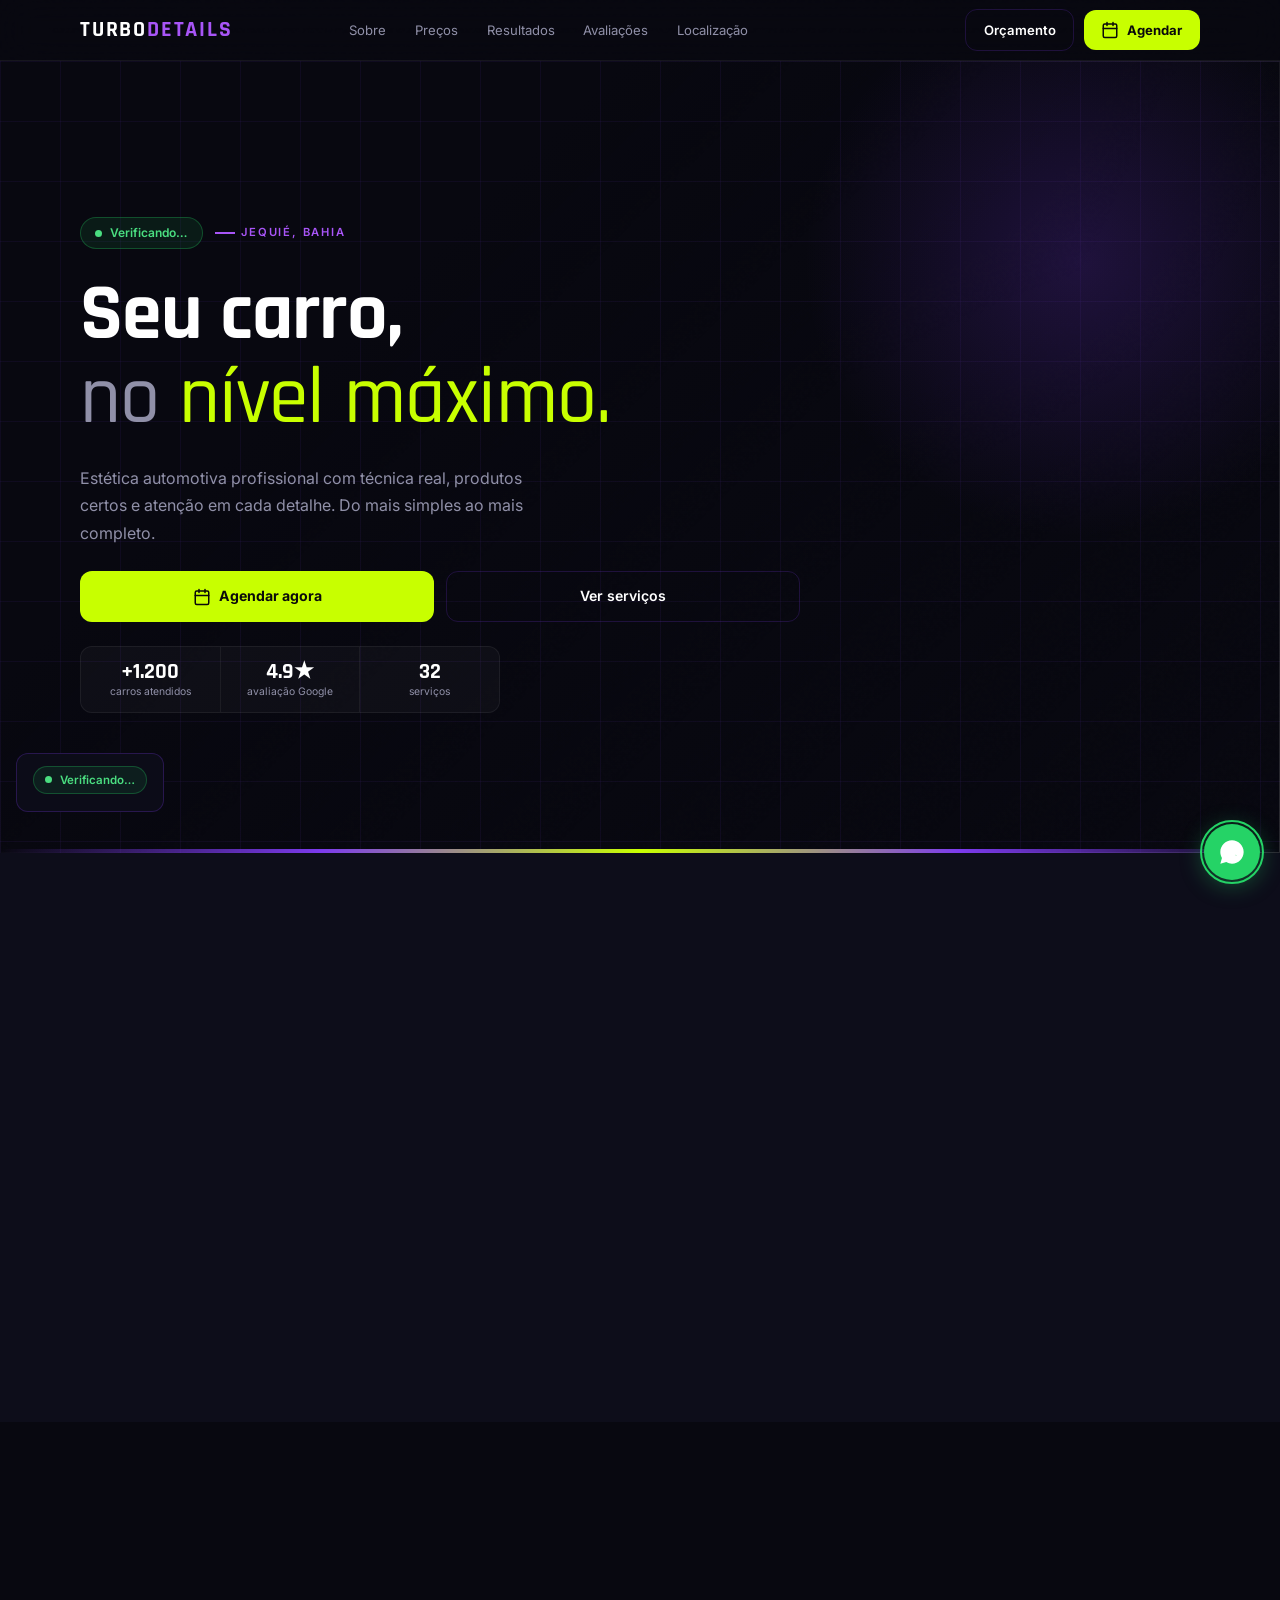
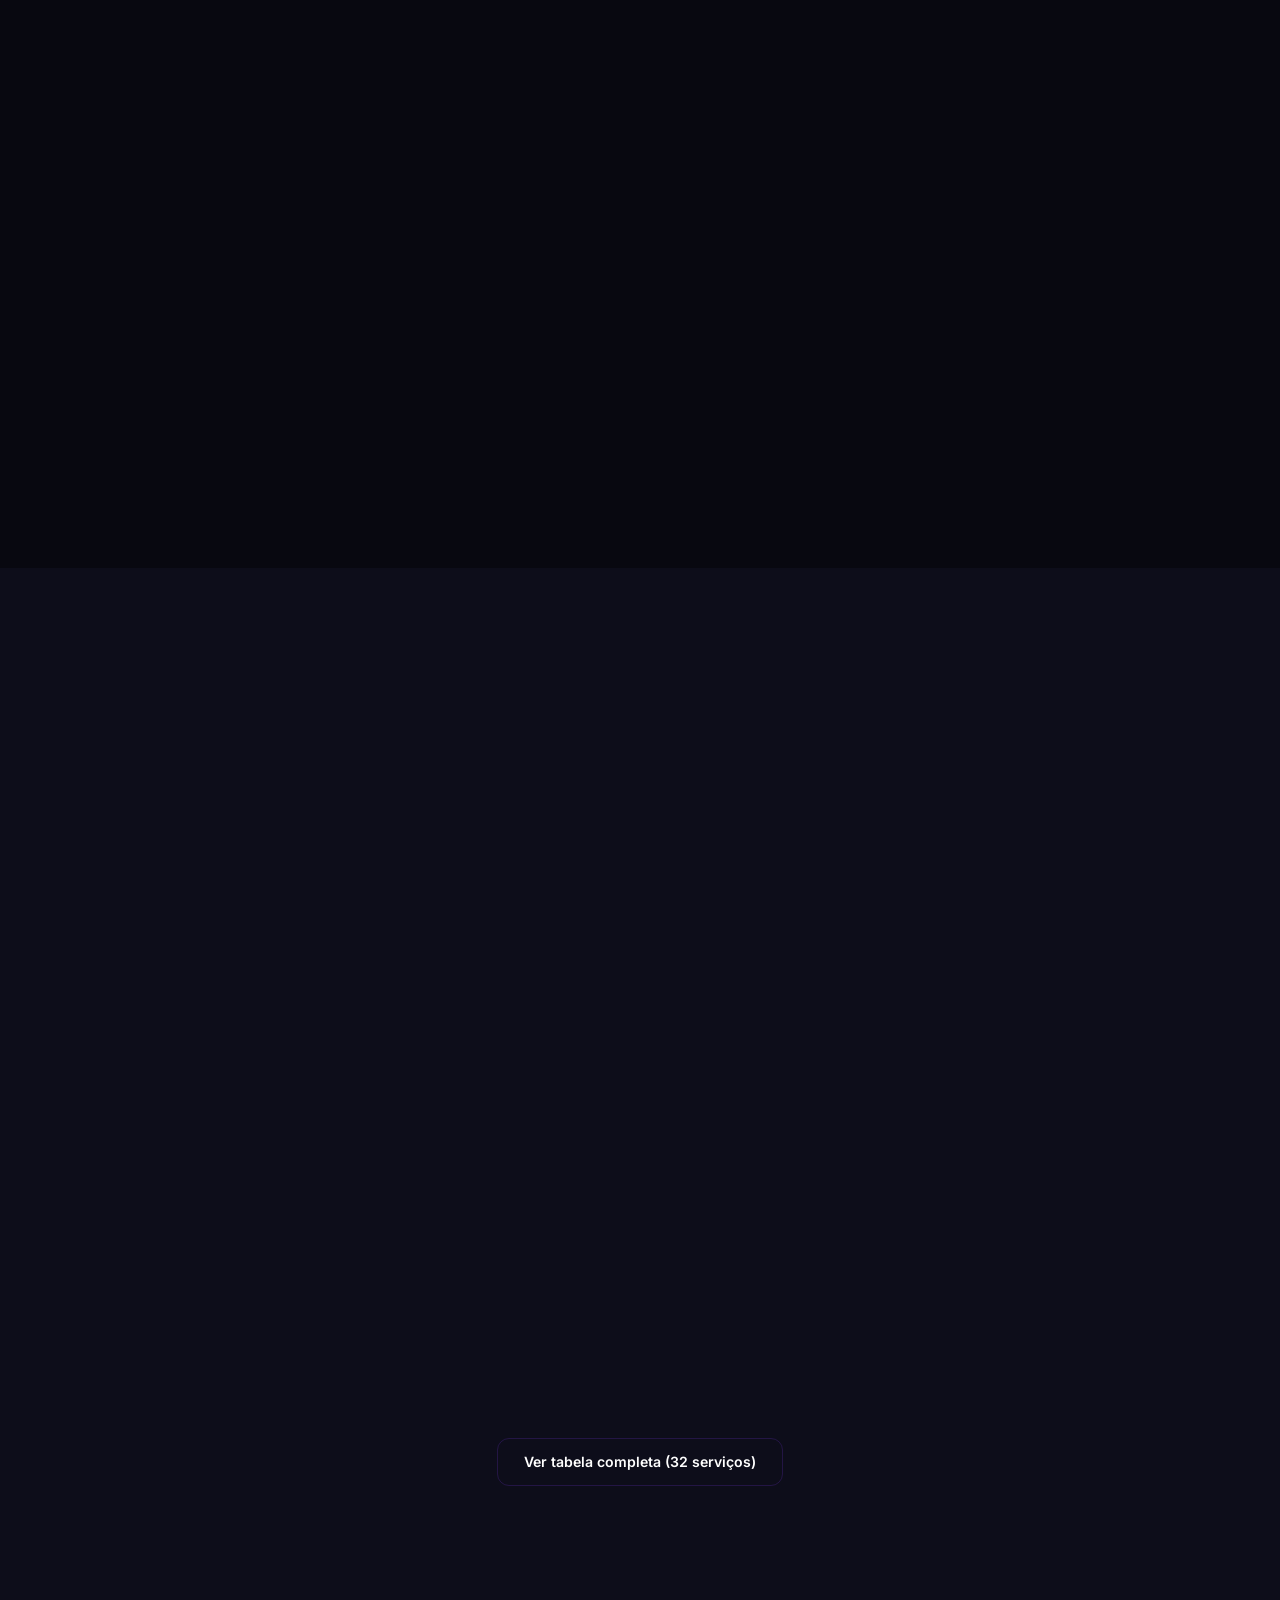
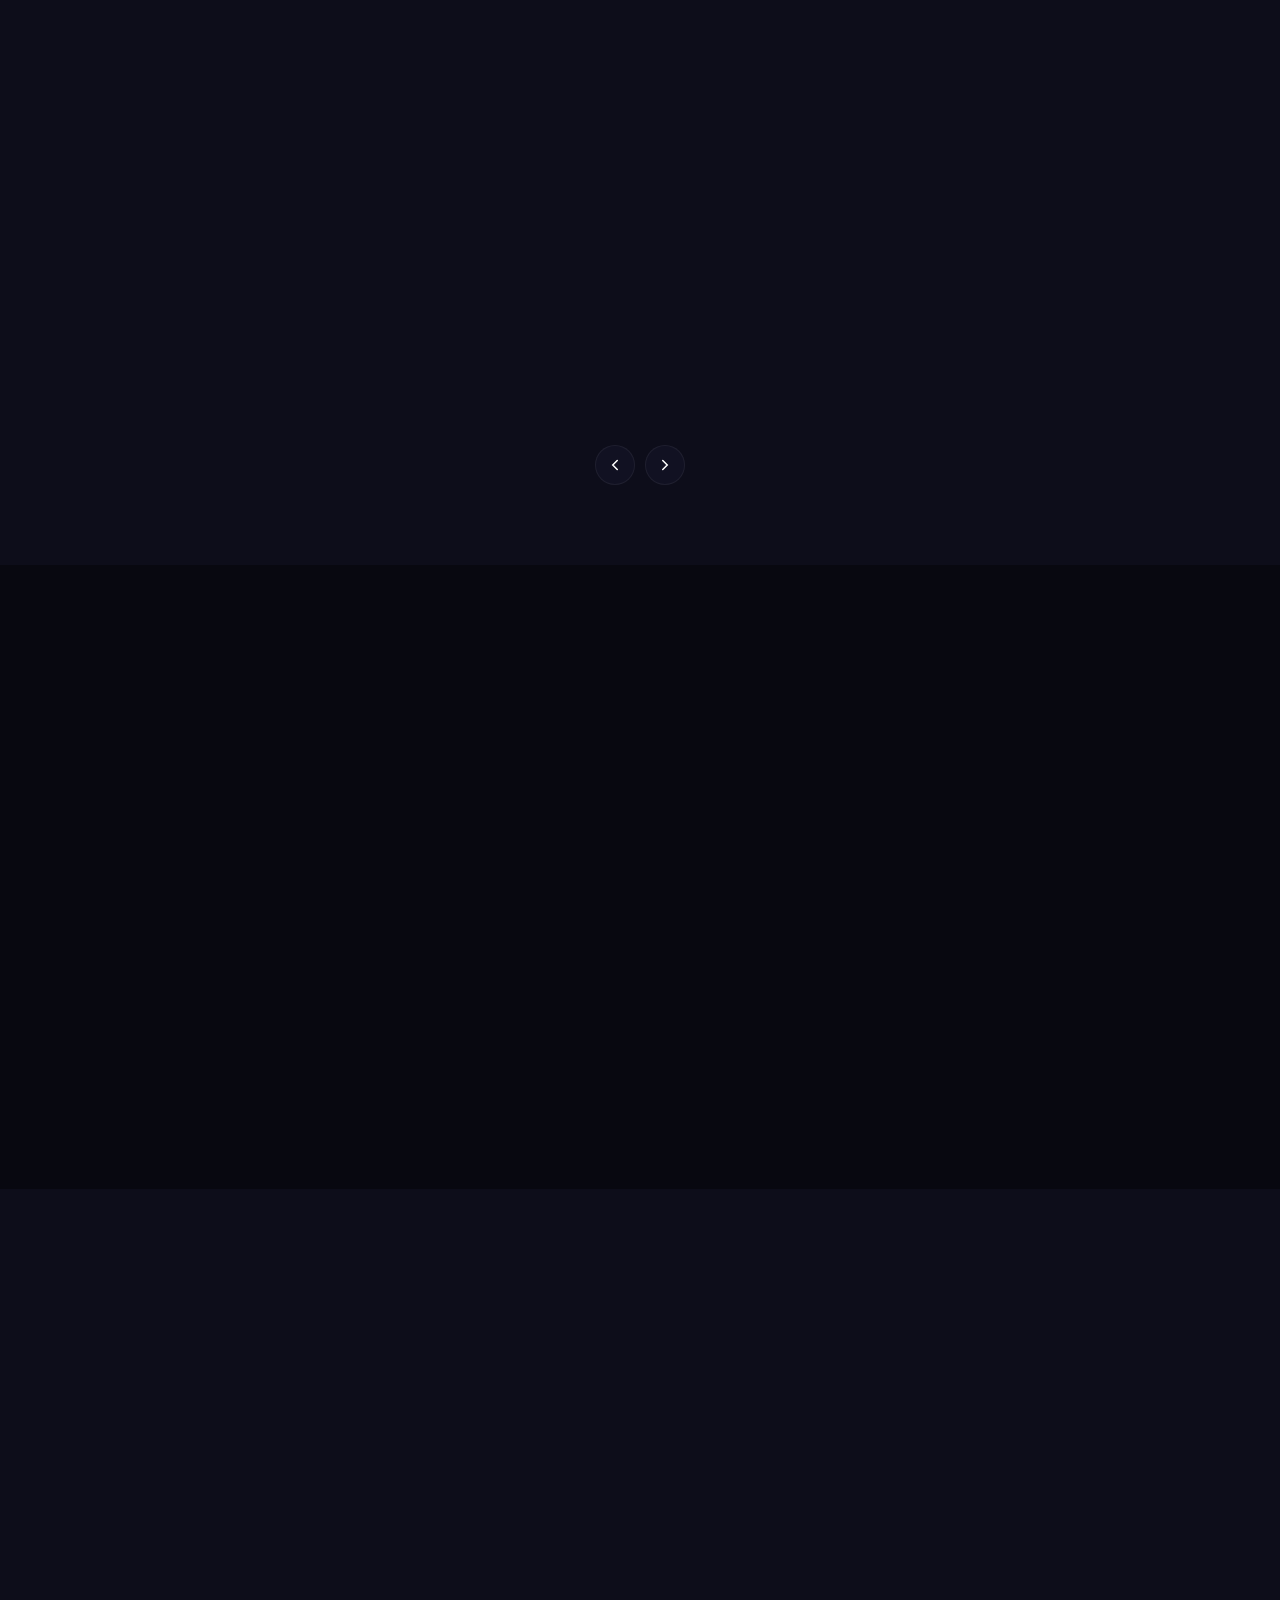
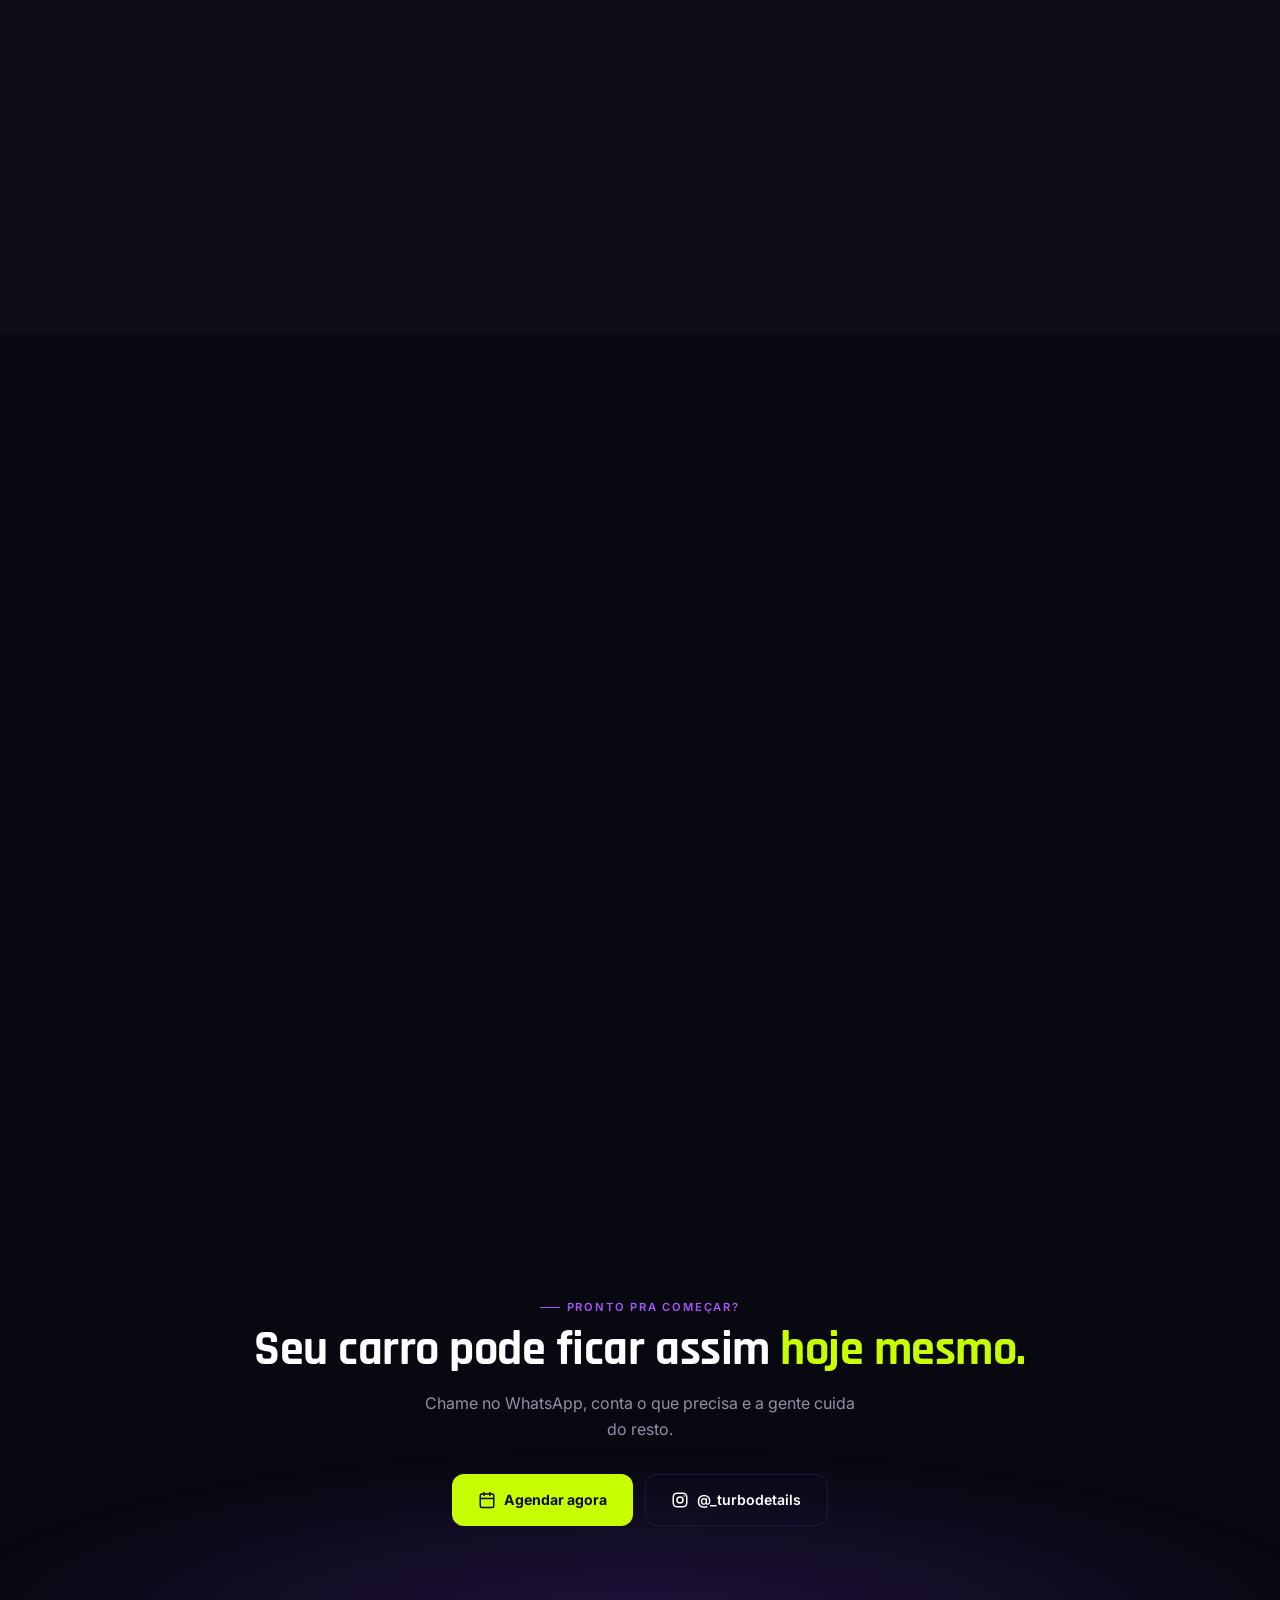
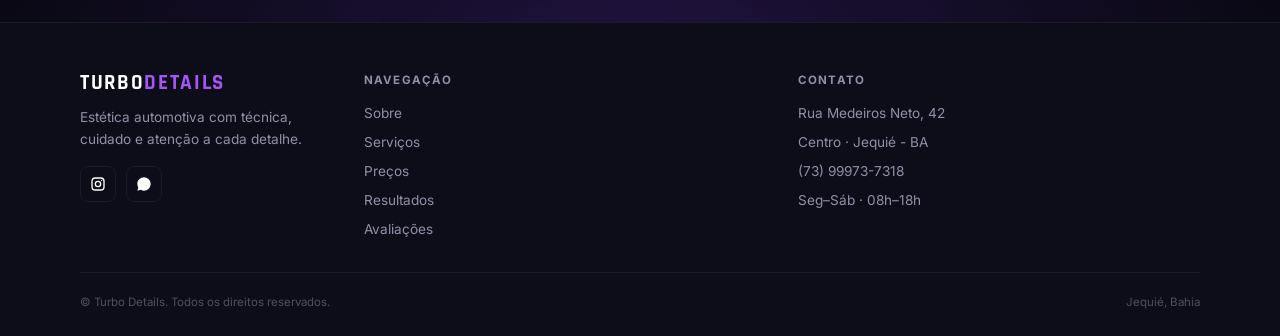
==== commit 3ad0ac99: "Update index.html" ====
--- a/index.html
+++ b/index.html
@@ -88,7 +88,7 @@
             <svg viewBox="0 0 24 24" fill="none" stroke="currentColor" stroke-width="2"><rect x="3" y="4" width="18" height="18" rx="2"/><path d="M16 2v4M8 2v4M3 10h18" stroke-linecap="round"/></svg>
             Agendar agora
           </a>
-          <a href="#precos" class="btn btn-outline">Ver serviços</a>
+          <a href="#servicos" class="btn btn-outline">Ver serviços</a>
         </div>
 
         <div class="hero-stats">
@@ -117,7 +117,7 @@
         <div class="about-img reveal">
           <img src="assets/interior.jpeg" alt="Interior de carro após higienização na Turbo Details" loading="lazy">
           <div class="about-badge">
-            <strong>+2</strong>
+            <strong>2+</strong>
             <span>anos no mercado</span>
           </div>
         </div>
@@ -125,7 +125,7 @@
           <div class="section-head">
             <p class="label">Quem somos</p>
             <h2>Detalhismo que faz a diferença.</h2>
-            <p>A Turbo Details nasceu da crença de que estética automotiva de verdade não se faz com pressa. Cada veículo passa por um processo técnico e cuidadoso, sem linha de produção, muita dedicação.</p>
+            <p>A Turbo Details nasceu da crença de que estética automotiva de verdade não se faz com pressa. Cada veículo passa por um processo técnico e cuidadoso, sem linha de produção — só dedicação.</p>
           </div>
           <ul class="about-list">
             <li>Atendimento individual, sem terceirização</li>
@@ -583,7 +583,7 @@
         <h4>Navegação</h4>
         <ul>
           <li><a href="#sobre">Sobre</a></li>
-          <li><a href="#precos">Serviços</a></li>
+          <li><a href="#servicos">Serviços</a></li>
           <li><a href="#precos">Preços</a></li>
           <li><a href="#resultados">Resultados</a></li>
           <li><a href="#avaliacoes">Avaliações</a></li>
@@ -612,137 +612,4 @@
   <svg viewBox="0 0 24 24"><path d="M12 2C6.48 2 2 6.48 2 12c0 1.85.5 3.58 1.38 5.07L2 22l5.07-1.36A9.93 9.93 0 0012 22c5.52 0 10-4.48 10-10S17.52 2 12 2zm4.4 13.4c-.24-.12-1.42-.7-1.64-.78-.22-.08-.38-.12-.54.12s-.62.78-.76.94c-.14.16-.28.18-.52.06-.24-.12-1-.37-1.9-1.18-.7-.62-1.18-1.4-1.32-1.64-.14-.24-.02-.37.1-.5.12-.12.3-.32.44-.48.14-.16.18-.28.28-.46.1-.18.04-.34-.04-.46-.08-.12-.5-1.2-.68-1.64-.18-.44-.36-.38-.5-.38h-.52c-.18.04-.46.16-.62.34-.16.18-.62.6-.62 1.46s.64 1.7.72 1.82c.08.12 1.3 2.06 3.18 2.86 1.88.8 1.88.54 2.22.5.34-.04 1.1-.44 1.26-.88.16-.44.16-.82.12-.9-.04-.08-.18-.12-.42-.24z"/></svg>
 </a>
 
-<script src="js/main.js"></script>
-
-<!-- COPA DO MUNDO 🇧🇷 -->
-<div id="copa-overlay" style="
-  position:fixed;inset:0;z-index:999;
-  display:flex;flex-direction:column;
-  align-items:center;justify-content:center;
-  background:linear-gradient(135deg,rgba(0,60,20,.95),rgba(0,20,80,.95));
-  backdrop-filter:blur(6px);
-  cursor:pointer;
-  overflow:hidden;
-">
-  <canvas id="copa-canvas" style="position:absolute;inset:0;width:100%;height:100%;"></canvas>
-  <div id="copa-msg" style="position:relative;z-index:2;text-align:center;animation:copaIn .8s cubic-bezier(.175,.885,.32,1.275);">
-    <div style="font-size:clamp(3rem,10vw,5rem);margin-bottom:.5rem;animation:bounce 1s infinite alternate;">🏆</div>
-    <div style="
-      font-family:'Rajdhani',sans-serif;
-      font-size:clamp(1.4rem,5vw,2.2rem);
-      font-weight:700;
-      color:#FFDF00;
-      letter-spacing:.12em;
-      text-transform:uppercase;
-      margin-bottom:.4rem;
-      text-shadow:0 0 40px rgba(255,223,0,.7);
-    ">MODO COPA ATIVADO</div>
-    <div style="
-      font-family:'Rajdhani',sans-serif;
-      font-size:clamp(2.5rem,10vw,5rem);
-      font-weight:700;
-      color:#FFFFFF;
-      line-height:1;
-      text-shadow:0 0 50px rgba(255,255,255,.4);
-      margin-bottom:.75rem;
-    ">VAI BRASIL! 🇧🇷</div>
-    <div style="display:flex;justify-content:center;gap:.5rem;font-size:2rem;margin-bottom:1rem;animation:swing 1.5s infinite;">⚽🏆⚽🏆⚽</div>
-    <div style="font-size:.9rem;color:rgba(255,255,255,.5);margin-top:.5rem;letter-spacing:.05em;">Toque para continuar</div>
-  </div>
-</div>
-
-<style>
-@keyframes copaIn  { from{opacity:0;transform:scale(.5) translateY(40px)} to{opacity:1;transform:scale(1) translateY(0)} }
-@keyframes bounce  { from{transform:translateY(0) rotate(-5deg)} to{transform:translateY(-12px) rotate(5deg)} }
-@keyframes swing   { 0%{transform:rotate(-8deg)} 50%{transform:rotate(8deg)} 100%{transform:rotate(-8deg)} }
-</style>
-
-<script>
-(function() {
-  const overlay = document.getElementById('copa-overlay');
-  const canvas  = document.getElementById('copa-canvas');
-  const ctx     = canvas.getContext('2d');
-
-  function resize() {
-    canvas.width  = window.innerWidth;
-    canvas.height = window.innerHeight;
-  }
-  resize();
-  window.addEventListener('resize', resize);
-
-  const EMOJIS = ['⚽','🏆','⚽','🥇','⚽','🎉','⚽','🇧🇷'];
-  const COLORS  = ['#009C3B','#FFDF00','#FFFFFF','#002776','#00C851','#FFD700'];
-
-  // Confetes retangulares
-  const confetes = Array.from({length:150}, () => ({
-    x: Math.random() * window.innerWidth,
-    y: Math.random() * window.innerHeight - window.innerHeight,
-    w: Math.random()*12+4,
-    h: Math.random()*6+3,
-    color: COLORS[Math.floor(Math.random()*COLORS.length)],
-    vx: (Math.random()-.5)*5,
-    vy: Math.random()*5+2,
-    angle: Math.random()*360,
-    spin: (Math.random()-.5)*8,
-    isEmoji: false
-  }));
-
-  // Emojis flutuantes
-  const emojis = Array.from({length:20}, () => ({
-    x: Math.random() * window.innerWidth,
-    y: Math.random() * window.innerHeight - window.innerHeight,
-    size: Math.random()*20+18,
-    emoji: EMOJIS[Math.floor(Math.random()*EMOJIS.length)],
-    vx: (Math.random()-.5)*3,
-    vy: Math.random()*3+1.5,
-    angle: Math.random()*360,
-    spin: (Math.random()-.5)*4,
-  }));
-
-  let frame;
-  function draw() {
-    ctx.clearRect(0,0,canvas.width,canvas.height);
-
-    // Desenha confetes
-    confetes.forEach(p => {
-      ctx.save();
-      ctx.globalAlpha = .85;
-      ctx.translate(p.x+p.w/2, p.y+p.h/2);
-      ctx.rotate(p.angle*Math.PI/180);
-      ctx.fillStyle = p.color;
-      ctx.fillRect(-p.w/2,-p.h/2,p.w,p.h);
-      ctx.restore();
-      p.x+=p.vx; p.y+=p.vy; p.angle+=p.spin;
-      if(p.y>canvas.height){p.y=-20;p.x=Math.random()*canvas.width;}
-    });
-
-    // Desenha emojis
-    emojis.forEach(e => {
-      ctx.save();
-      ctx.globalAlpha = .9;
-      ctx.font = e.size+'px serif';
-      ctx.translate(e.x, e.y);
-      ctx.rotate(e.angle*Math.PI/180);
-      ctx.fillText(e.emoji, -e.size/2, e.size/2);
-      ctx.restore();
-      e.x+=e.vx; e.y+=e.vy; e.angle+=e.spin;
-      if(e.y>canvas.height+40){e.y=-40;e.x=Math.random()*canvas.width;}
-    });
-
-    frame = requestAnimationFrame(draw);
-  }
-  draw();
-
-  function fechar() {
-    overlay.style.transition='opacity .6s';
-    overlay.style.opacity='0';
-    setTimeout(()=>{overlay.remove();cancelAnimationFrame(frame);},600);
-  }
-
-  overlay.addEventListener('click', fechar);
-  setTimeout(fechar, 7000);
-})();
-</script>
-
-</body>
-</html>
+<script src="js/ma
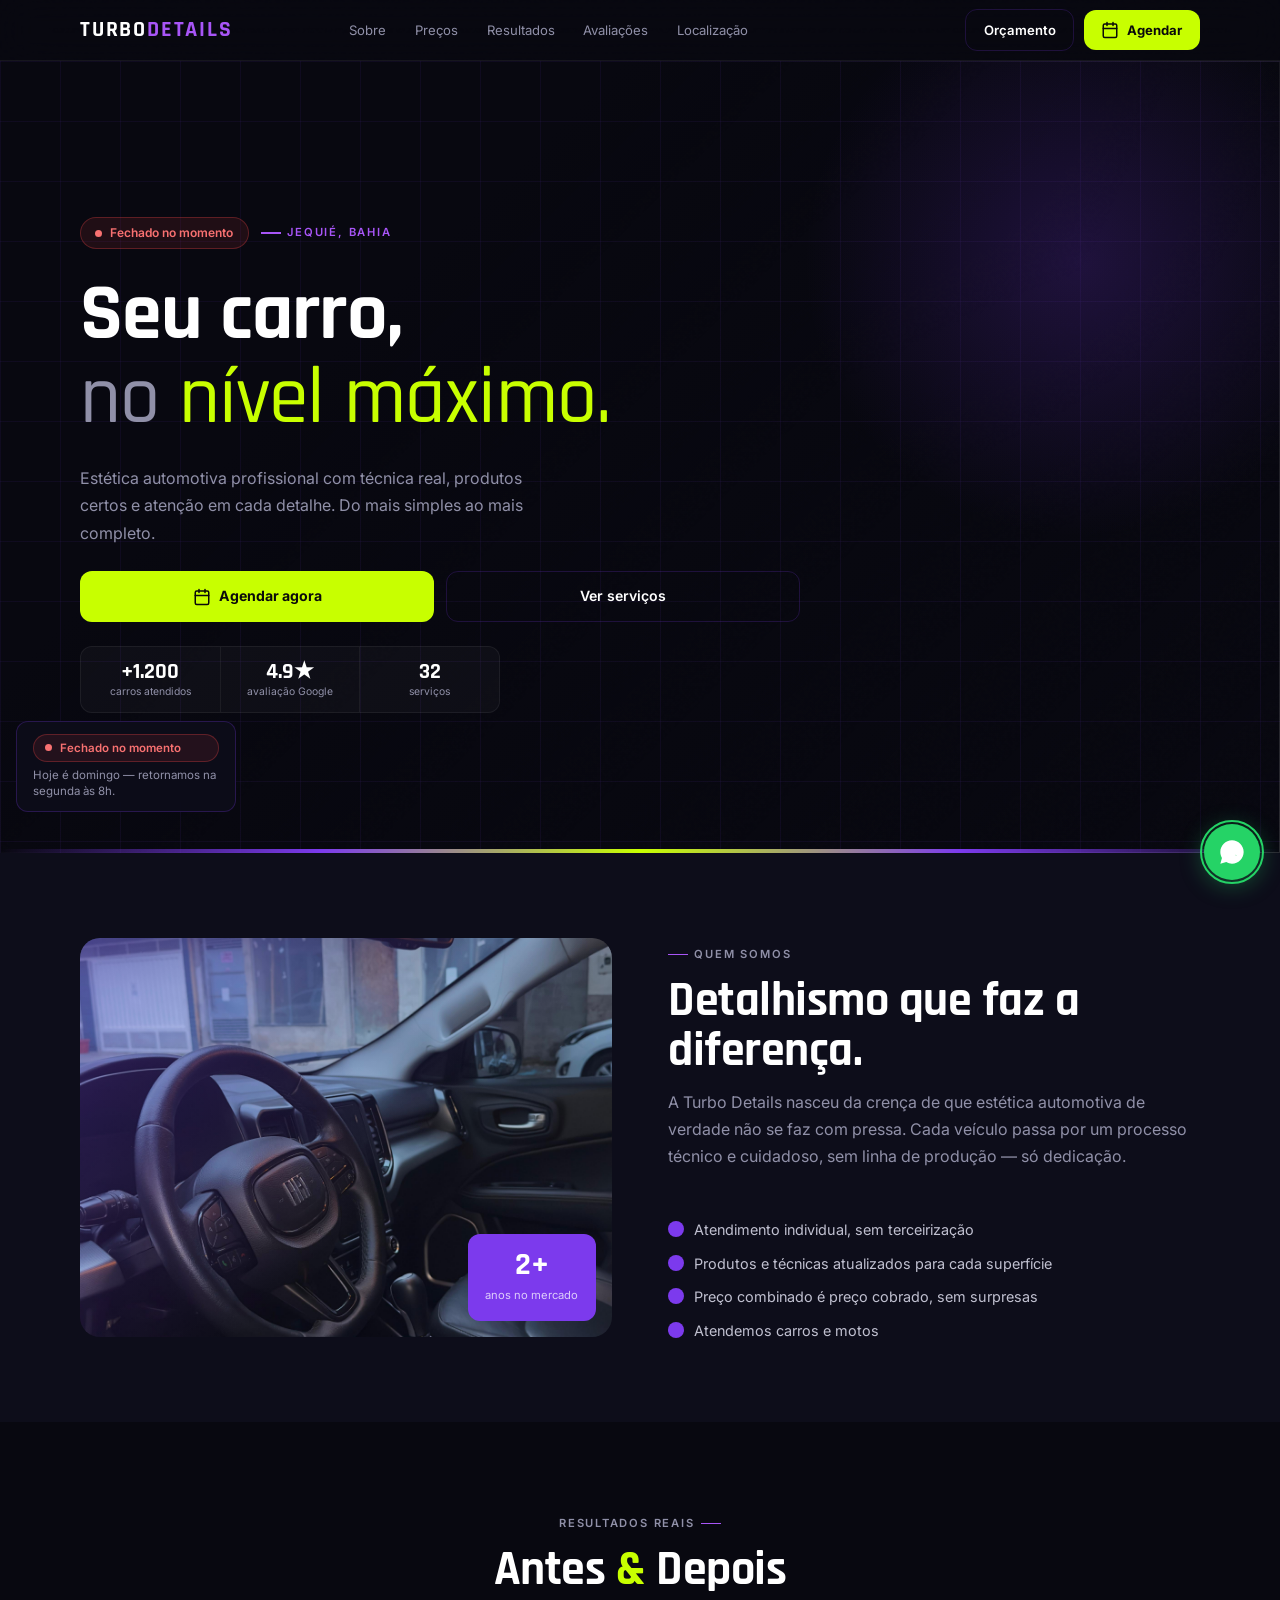
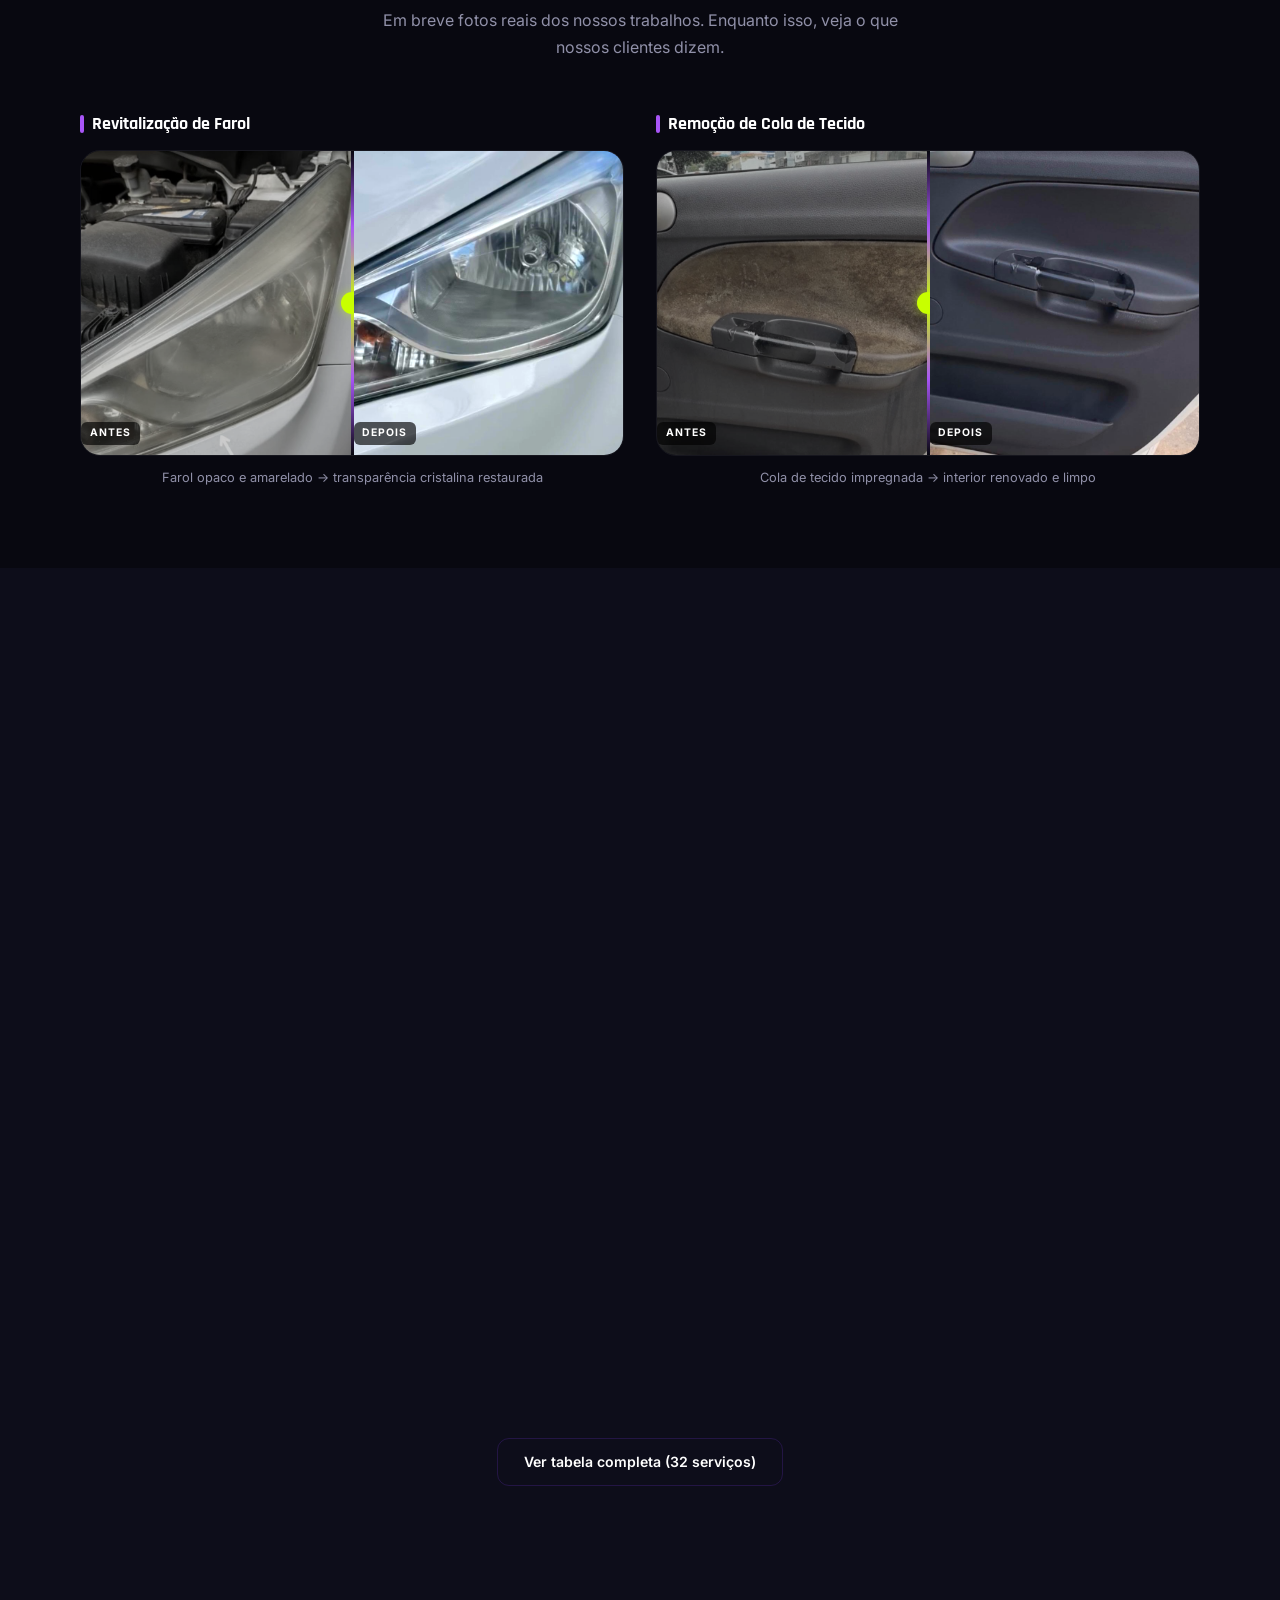
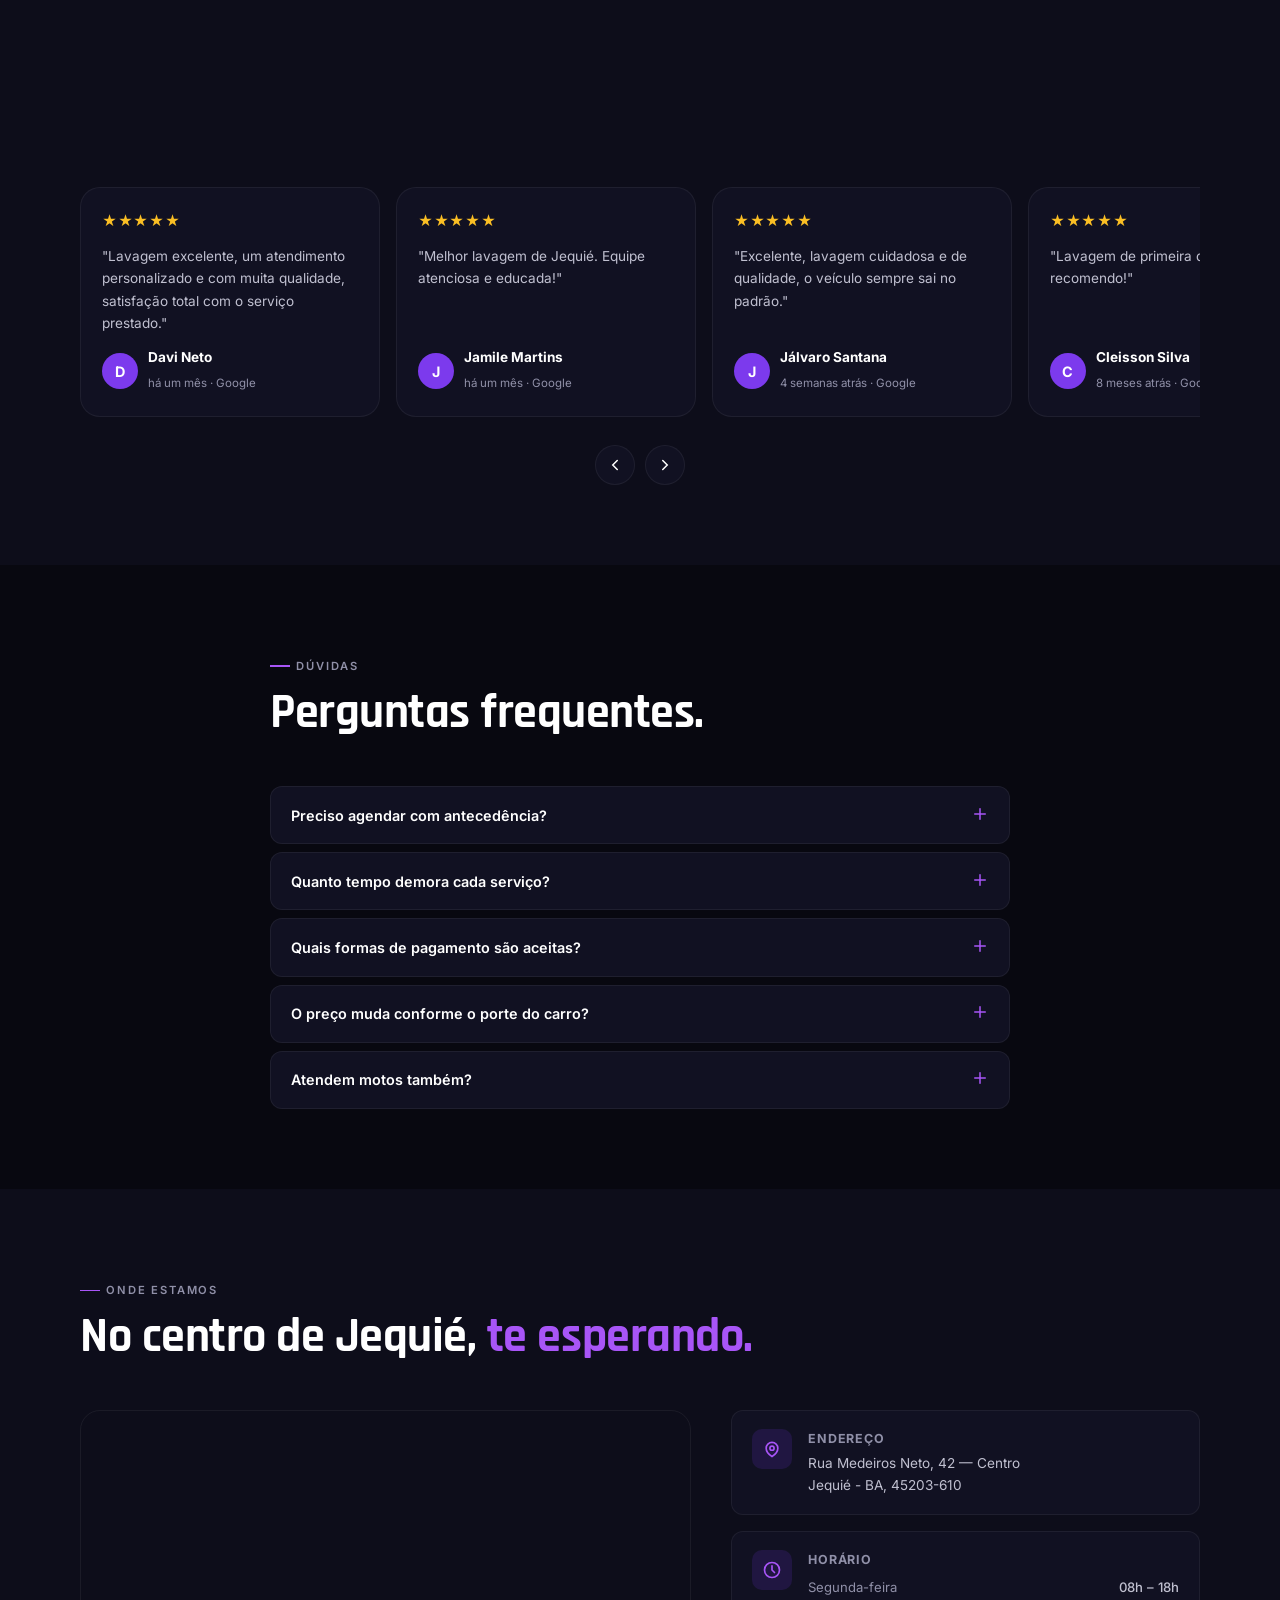
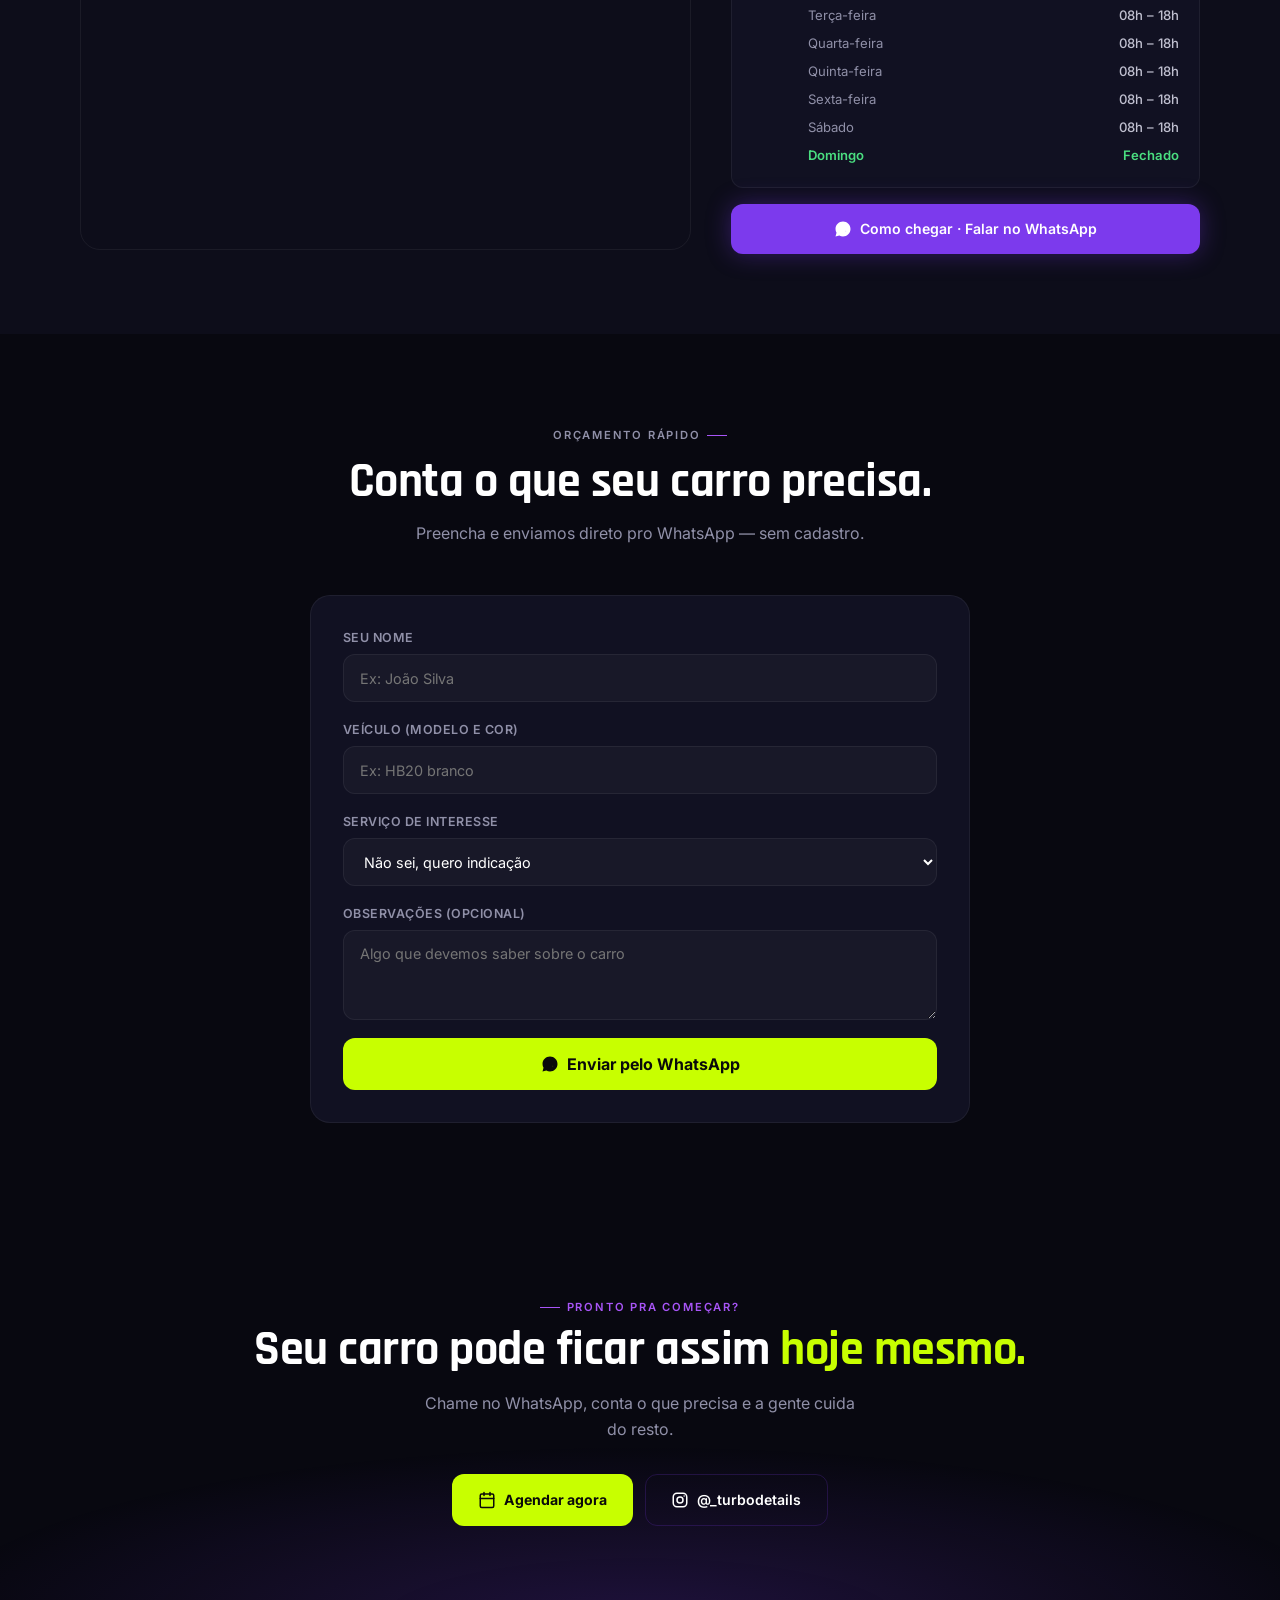
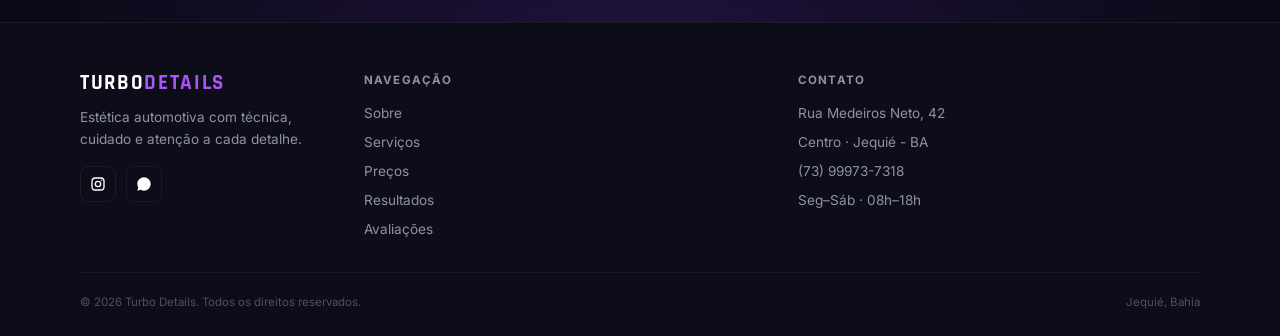
==== commit ba9c7e0d: "Fix script tag in index.html" ====
--- a/index.html
+++ b/index.html
@@ -612,4 +612,9 @@
   <svg viewBox="0 0 24 24"><path d="M12 2C6.48 2 2 6.48 2 12c0 1.85.5 3.58 1.38 5.07L2 22l5.07-1.36A9.93 9.93 0 0012 22c5.52 0 10-4.48 10-10S17.52 2 12 2zm4.4 13.4c-.24-.12-1.42-.7-1.64-.78-.22-.08-.38-.12-.54.12s-.62.78-.76.94c-.14.16-.28.18-.52.06-.24-.12-1-.37-1.9-1.18-.7-.62-1.18-1.4-1.32-1.64-.14-.24-.02-.37.1-.5.12-.12.3-.32.44-.48.14-.16.18-.28.28-.46.1-.18.04-.34-.04-.46-.08-.12-.5-1.2-.68-1.64-.18-.44-.36-.38-.5-.38h-.52c-.18.04-.46.16-.62.34-.16.18-.62.6-.62 1.46s.64 1.7.72 1.82c.08.12 1.3 2.06 3.18 2.86 1.88.8 1.88.54 2.22.5.34-.04 1.1-.44 1.26-.88.16-.44.16-.82.12-.9-.04-.08-.18-.12-.42-.24z"/></svg>
 </a>
 
-<script src="js/ma
+<script src="js/main.js"></script>
+
+
+
+</body>
+</html>
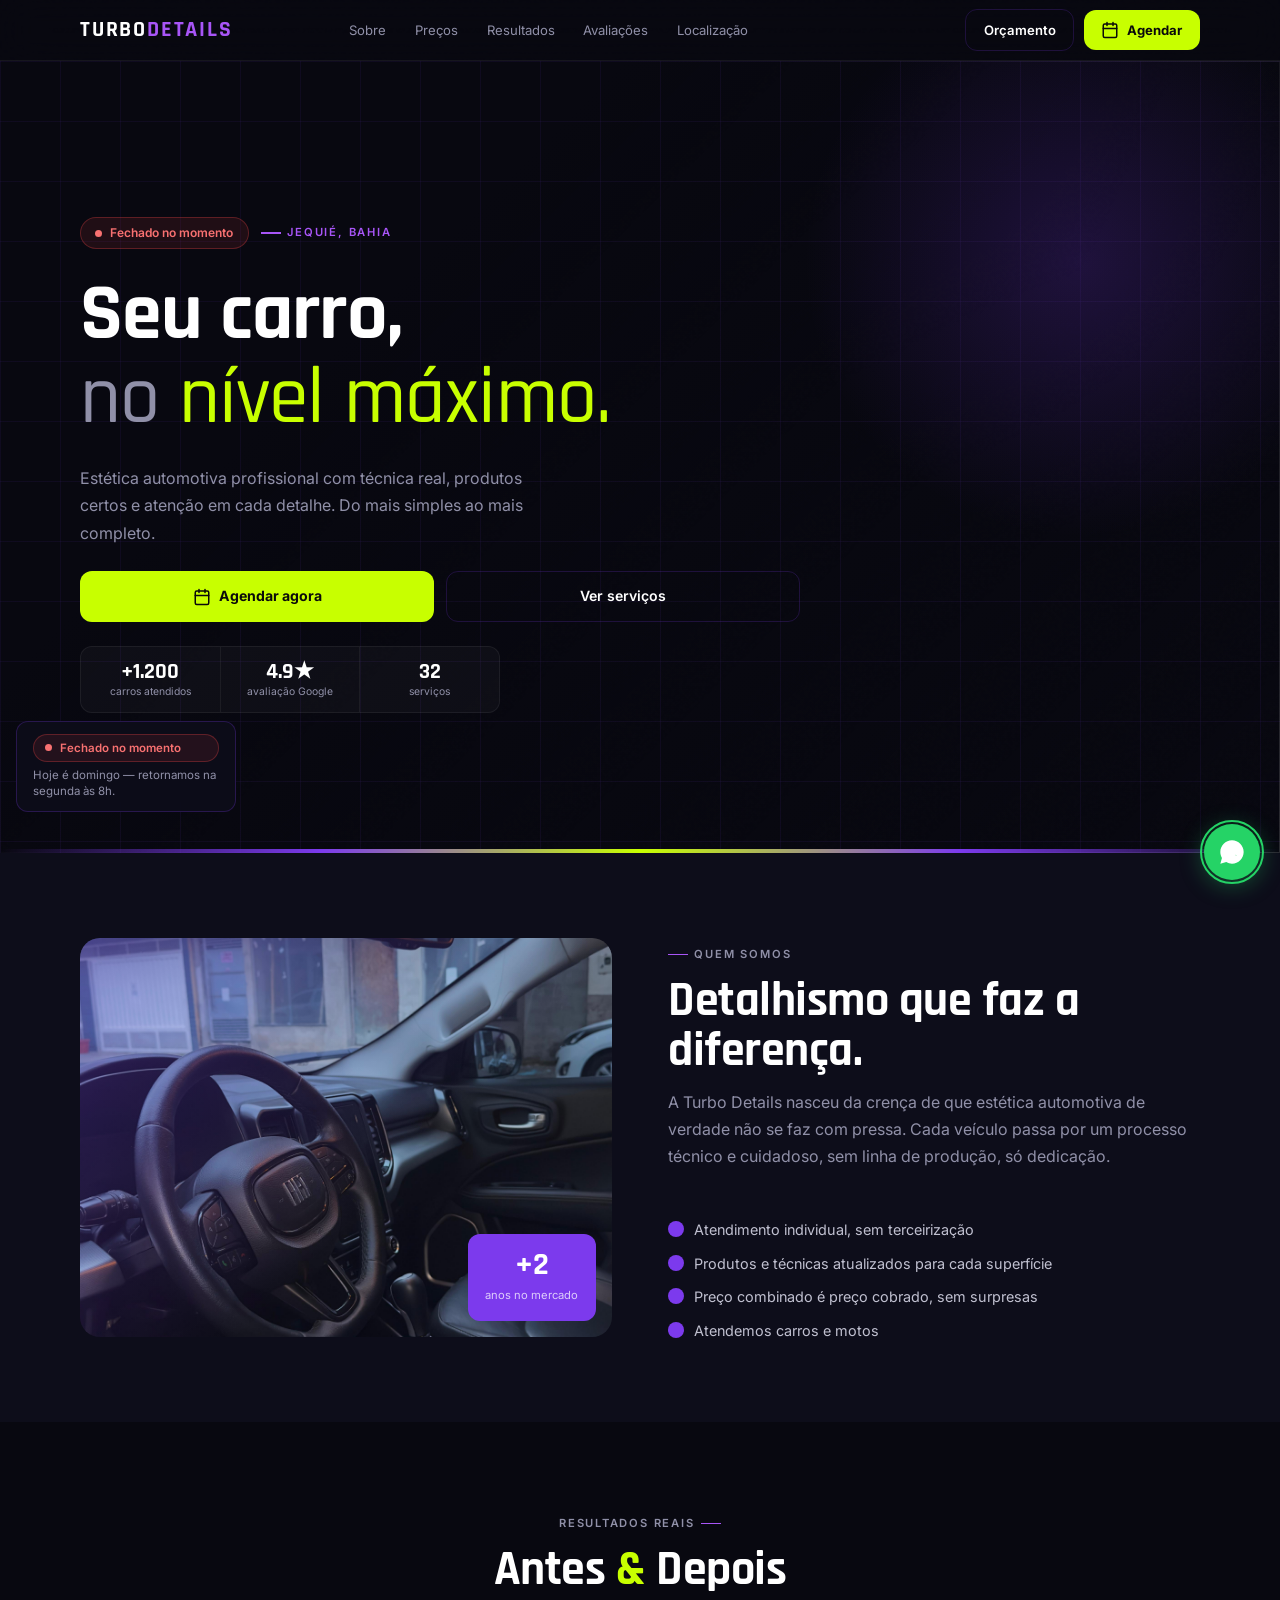
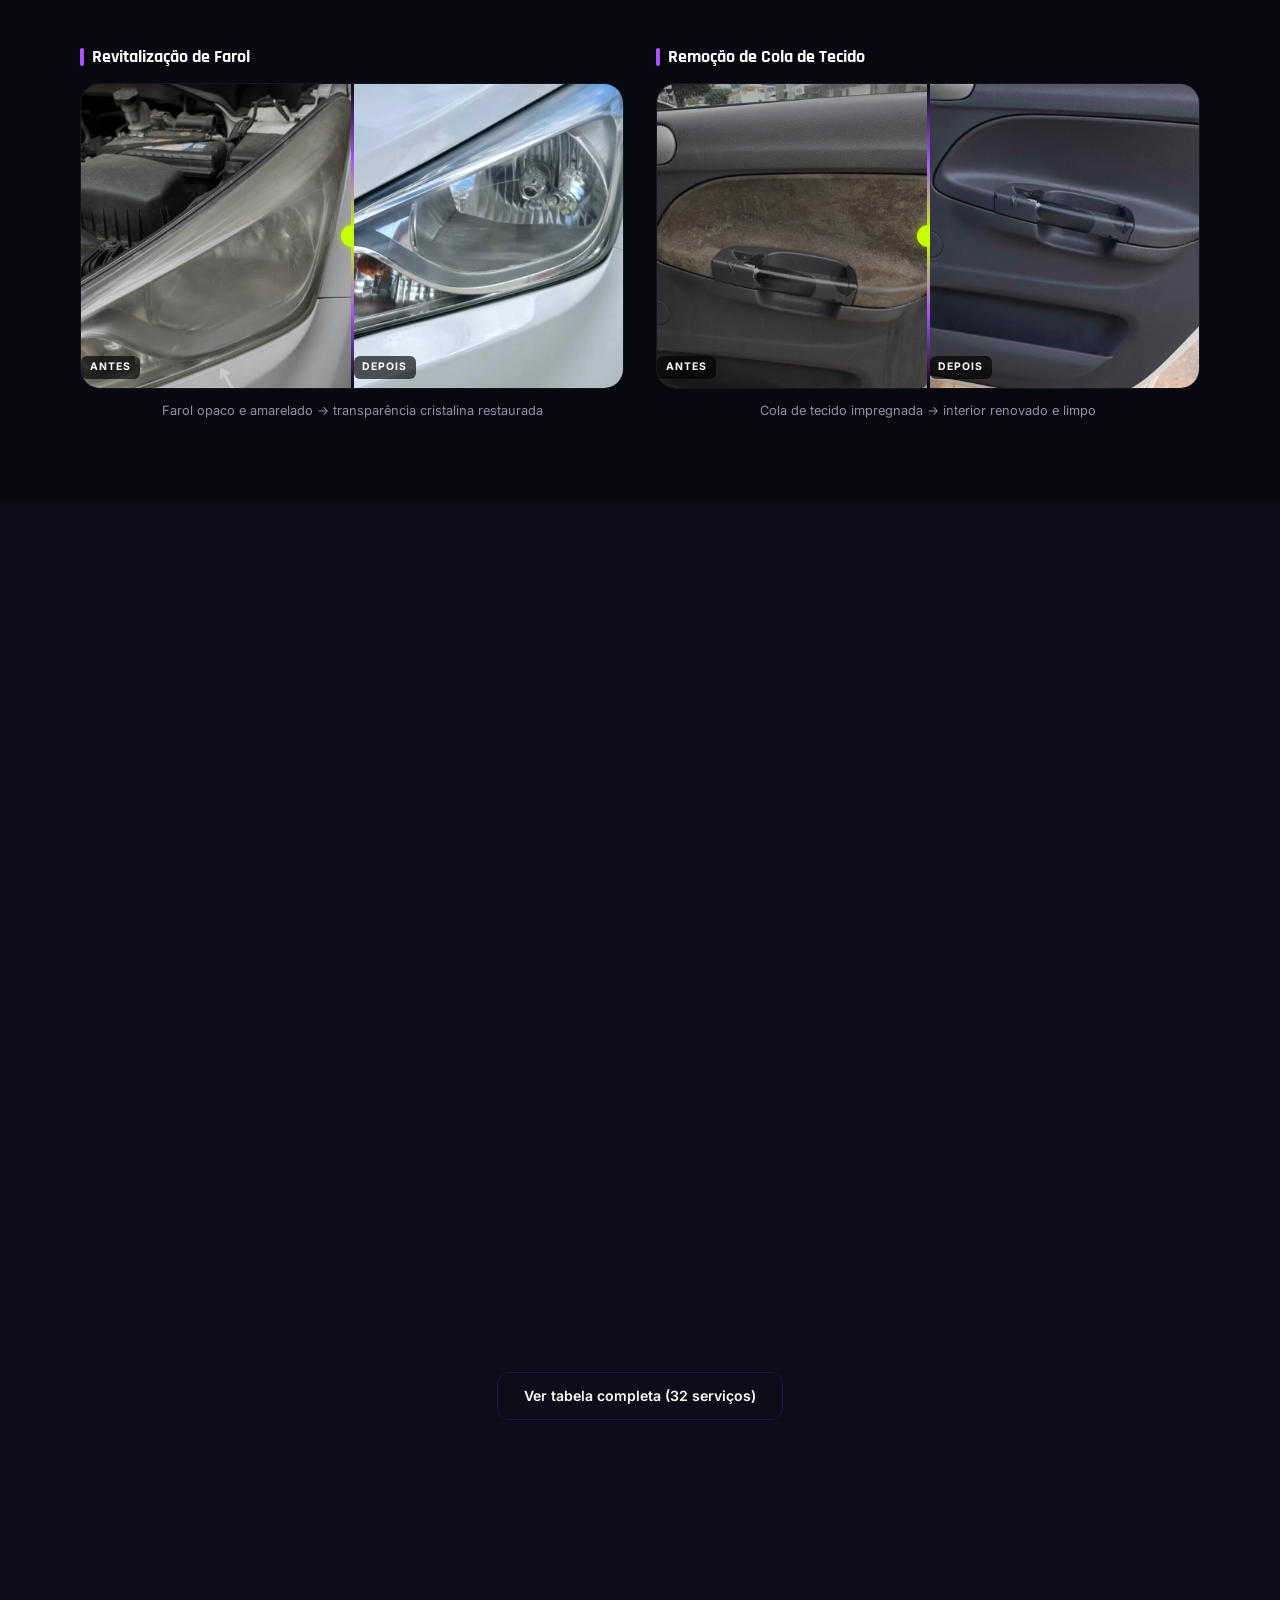
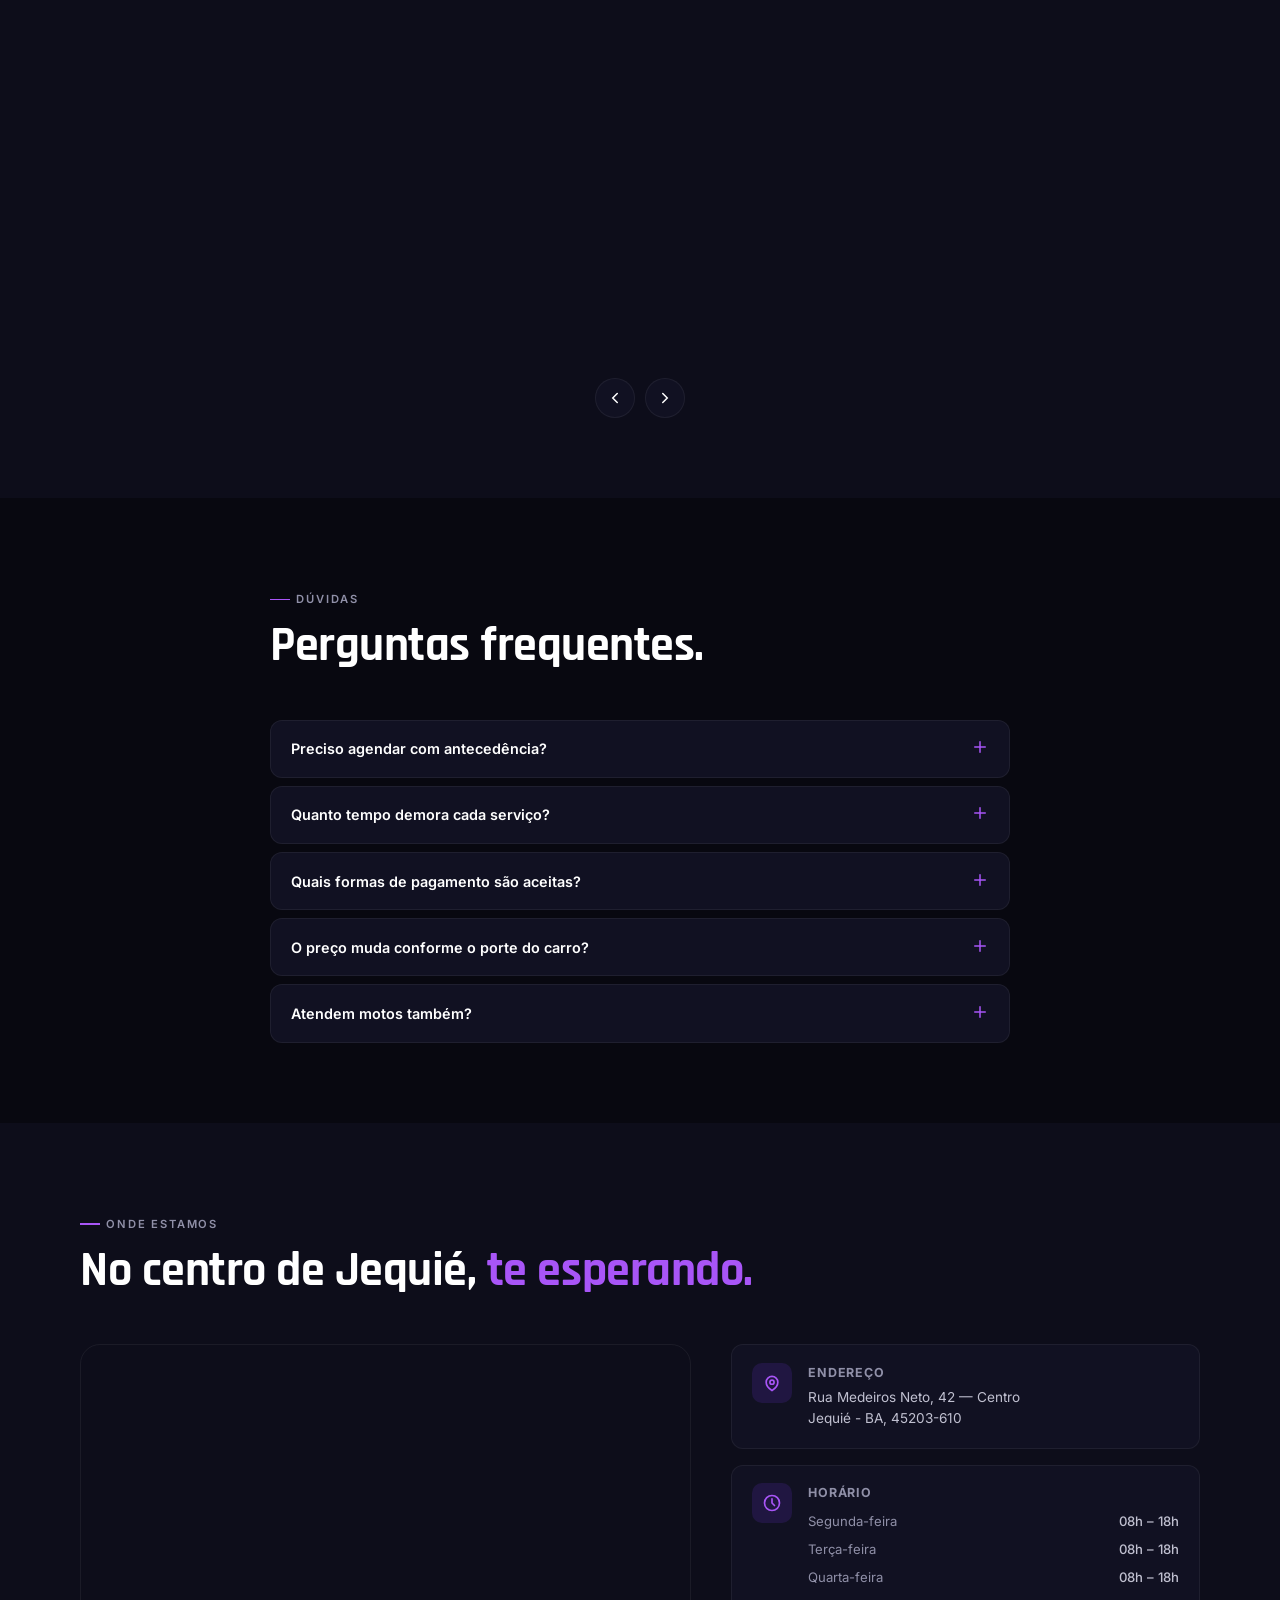
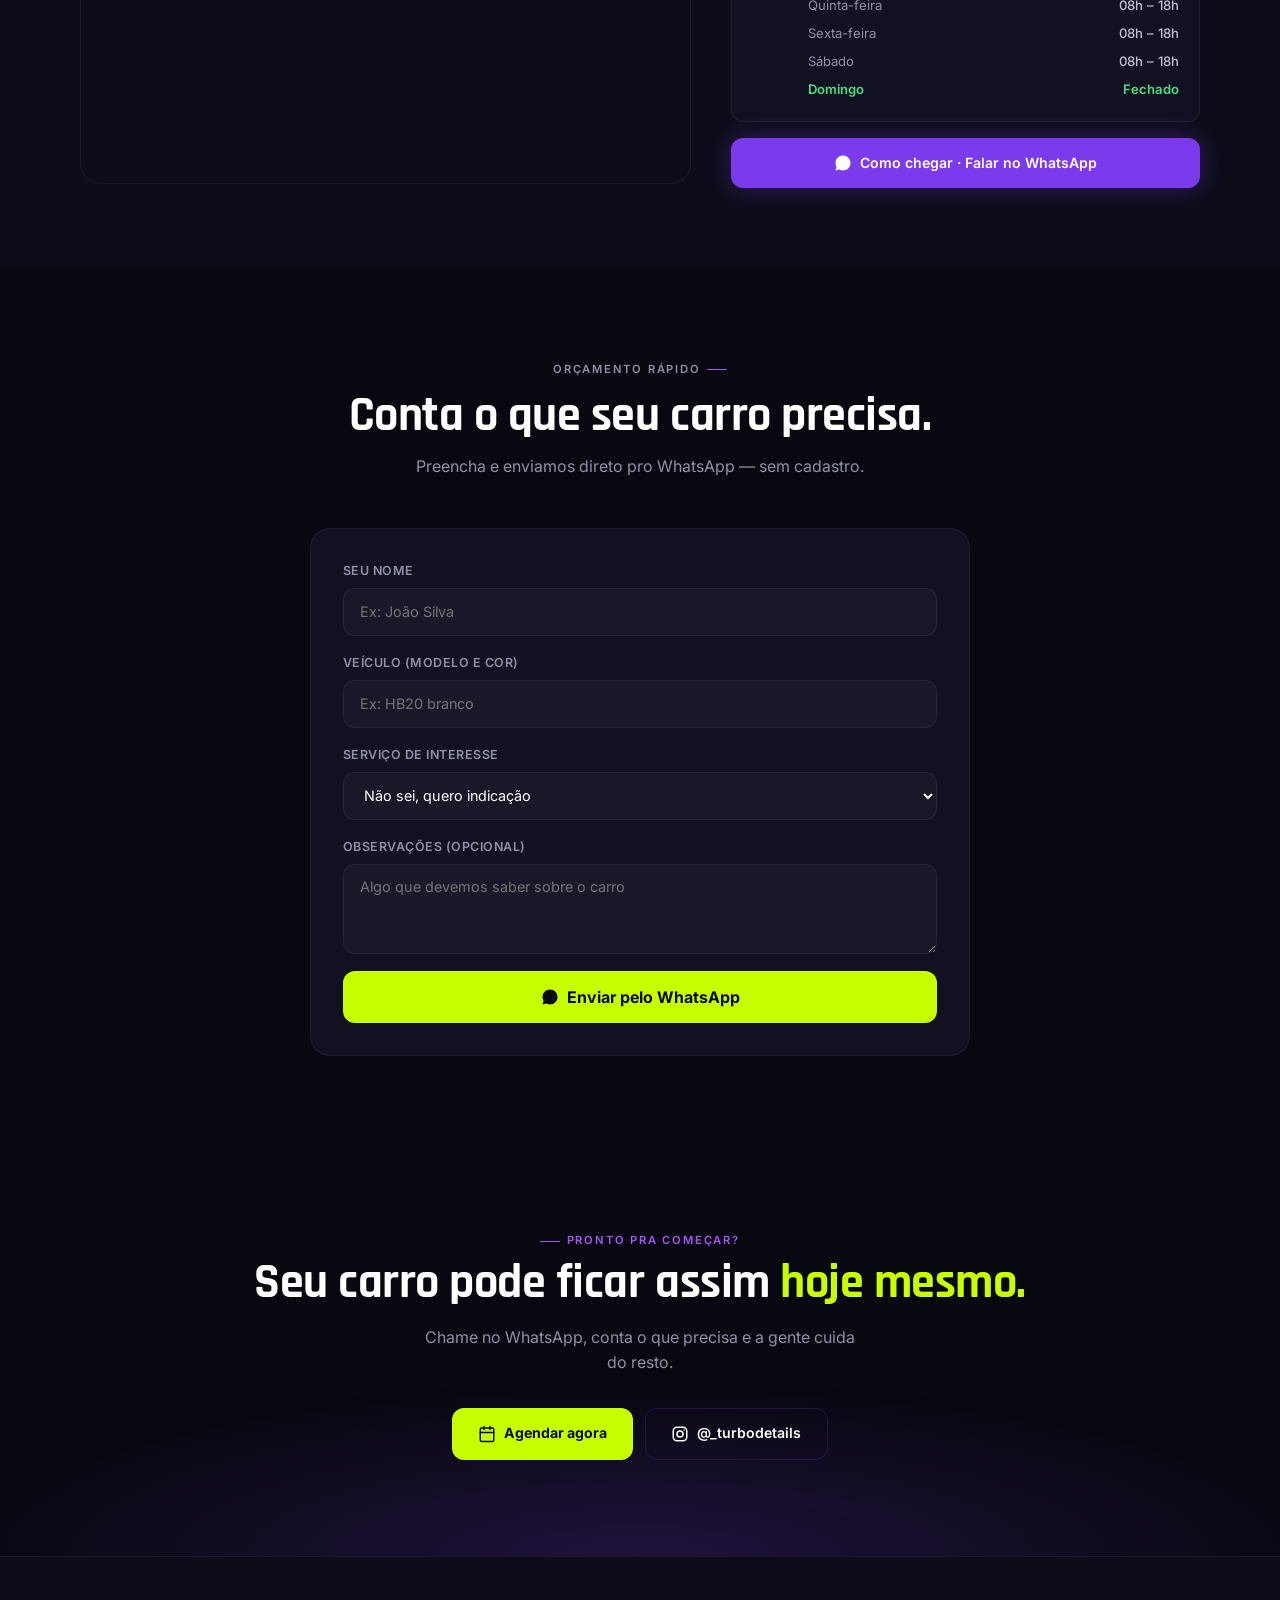
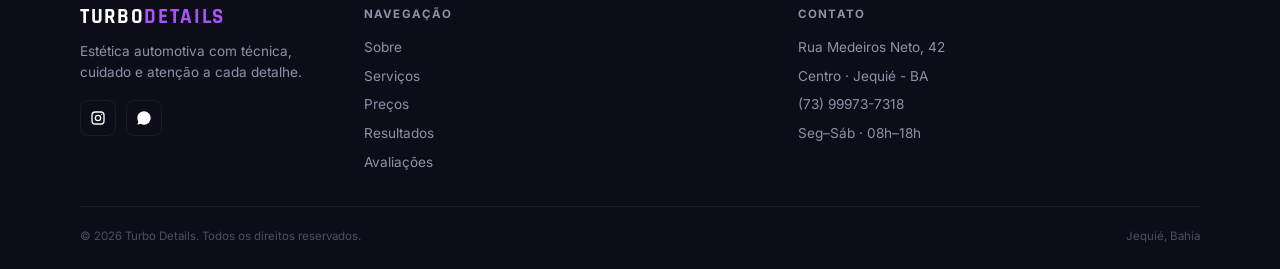
==== commit cb5cc2cd: "Update index.html" ====
--- a/index.html
+++ b/index.html
@@ -117,15 +117,15 @@
         <div class="about-img reveal">
           <img src="assets/interior.jpeg" alt="Interior de carro após higienização na Turbo Details" loading="lazy">
           <div class="about-badge">
-            <strong>2+</strong>
+            <strong>+2</strong>
             <span>anos no mercado</span>
           </div>
         </div>
         <div class="about-text reveal">
-          <div class="section-head">
+          <div class="section-head">  
             <p class="label">Quem somos</p>
             <h2>Detalhismo que faz a diferença.</h2>
-            <p>A Turbo Details nasceu da crença de que estética automotiva de verdade não se faz com pressa. Cada veículo passa por um processo técnico e cuidadoso, sem linha de produção — só dedicação.</p>
+            <p>A Turbo Details nasceu da crença de que estética automotiva de verdade não se faz com pressa. Cada veículo passa por um processo técnico e cuidadoso, sem linha de produção, só dedicação.</p>
           </div>
           <ul class="about-list">
             <li>Atendimento individual, sem terceirização</li>
@@ -143,8 +143,7 @@
     <div class="wrap">
       <div class="section-head center reveal">
         <p class="label">Resultados reais</p>
-        <h2>Antes <span class="accent">&</span> Depois</h2>
-        <p>Em breve fotos reais dos nossos trabalhos. Enquanto isso, veja o que nossos clientes dizem.</p>
+        <h2>Antes <span class="accent">&</span> Depois</h2> 
       </div>
       <div class="ba-real stagger">
         <div class="ba-real__item reveal">
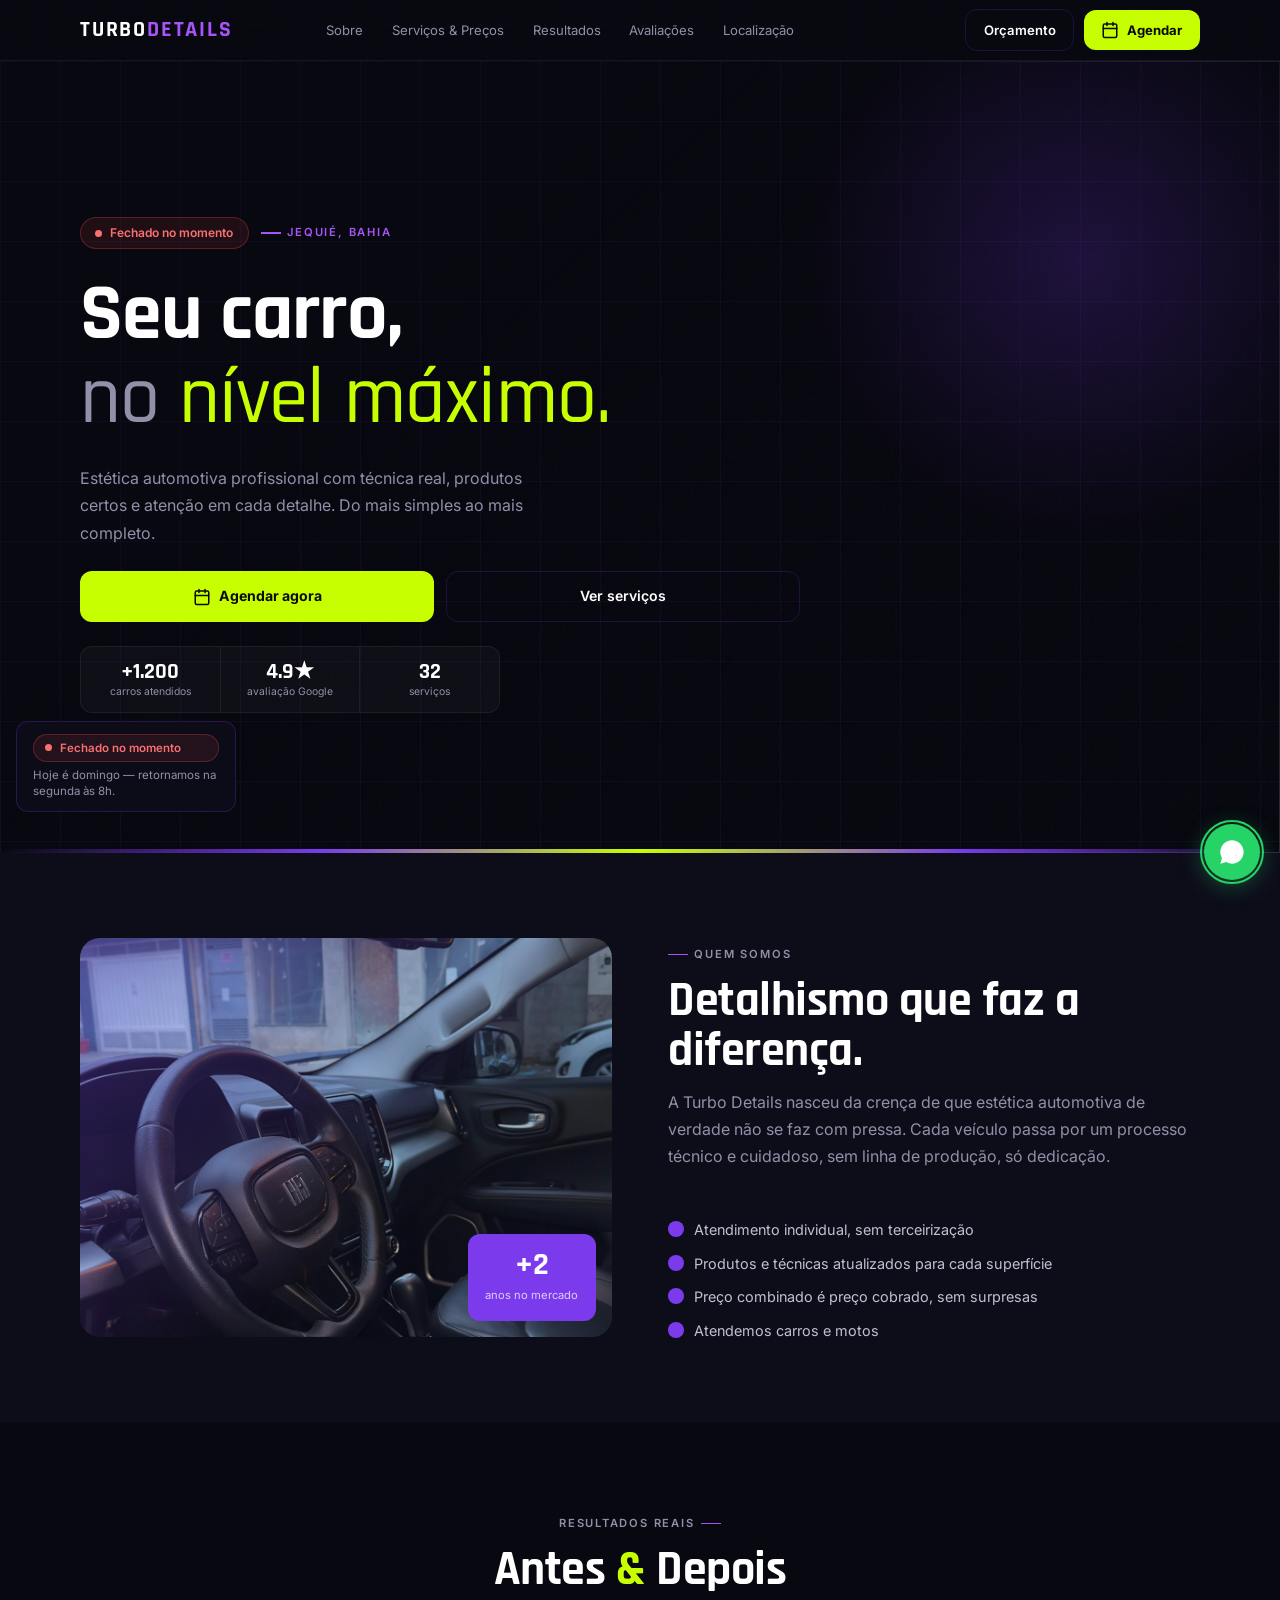
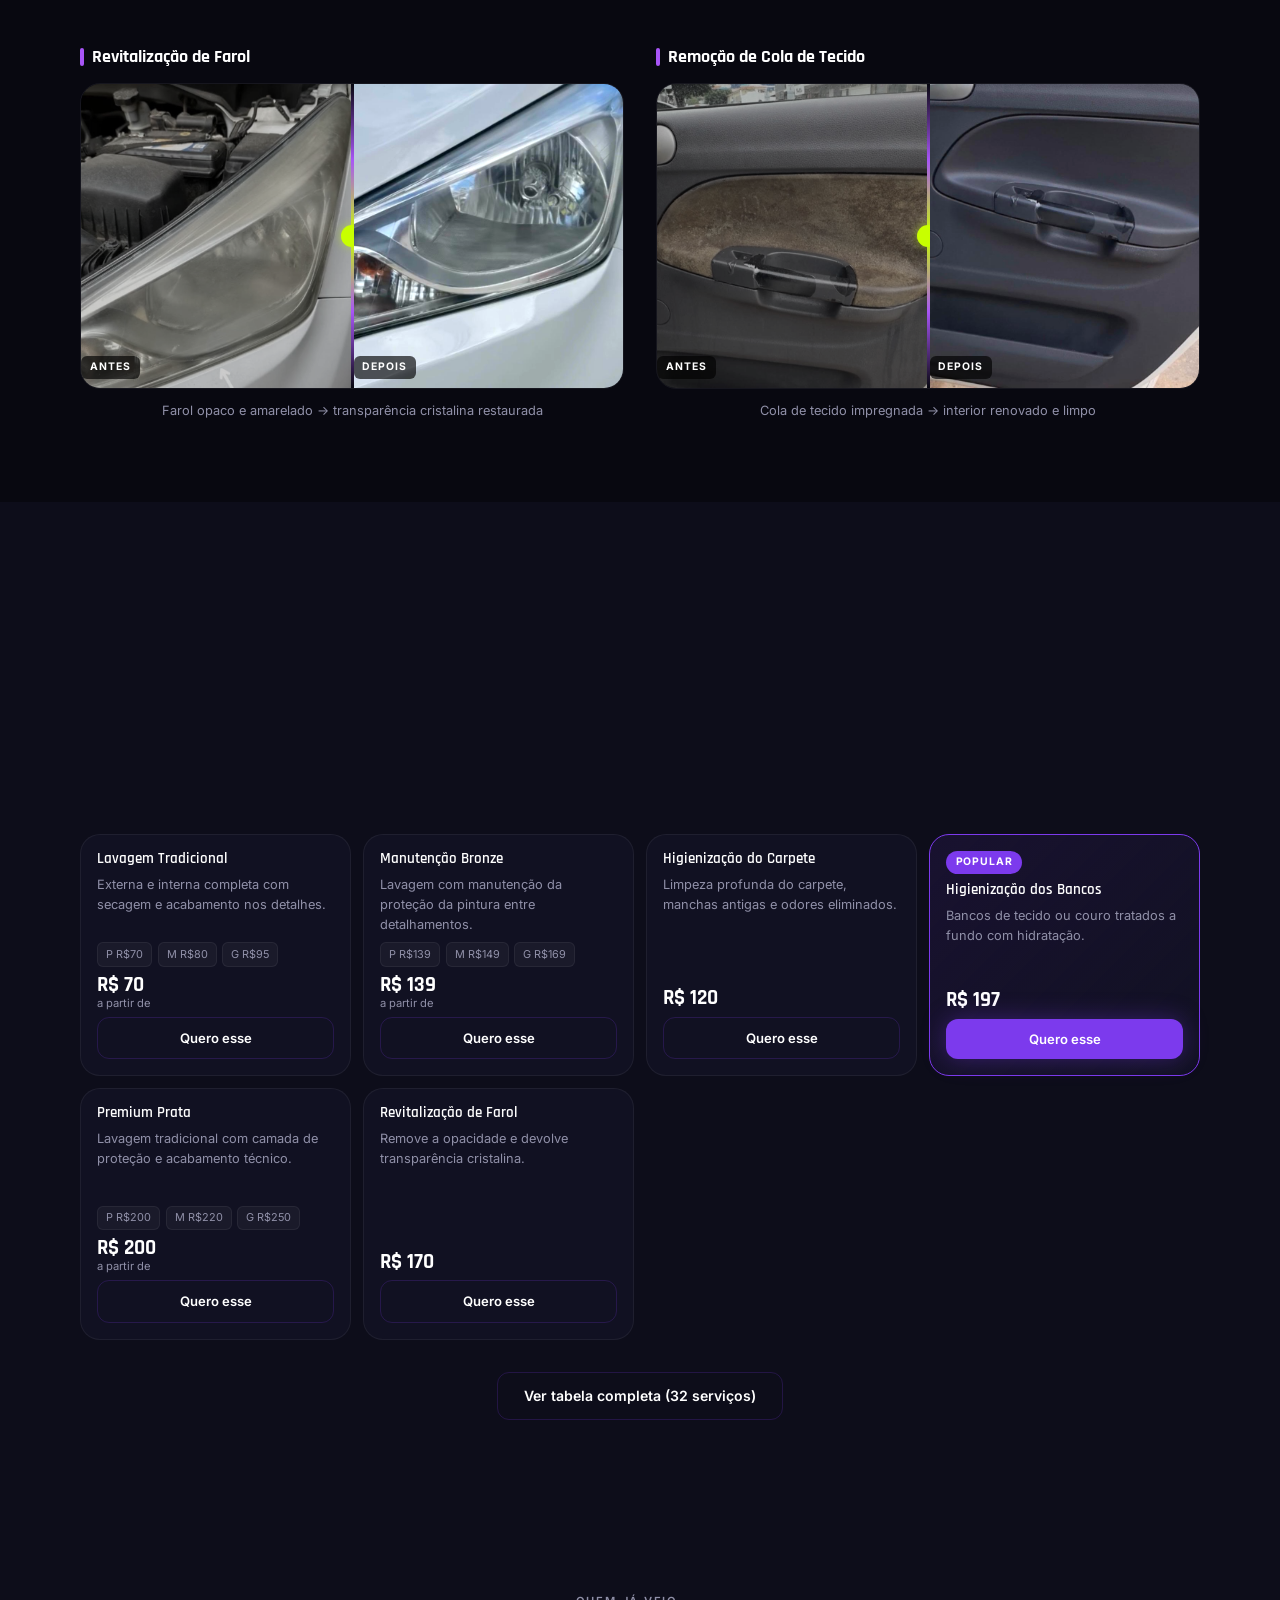
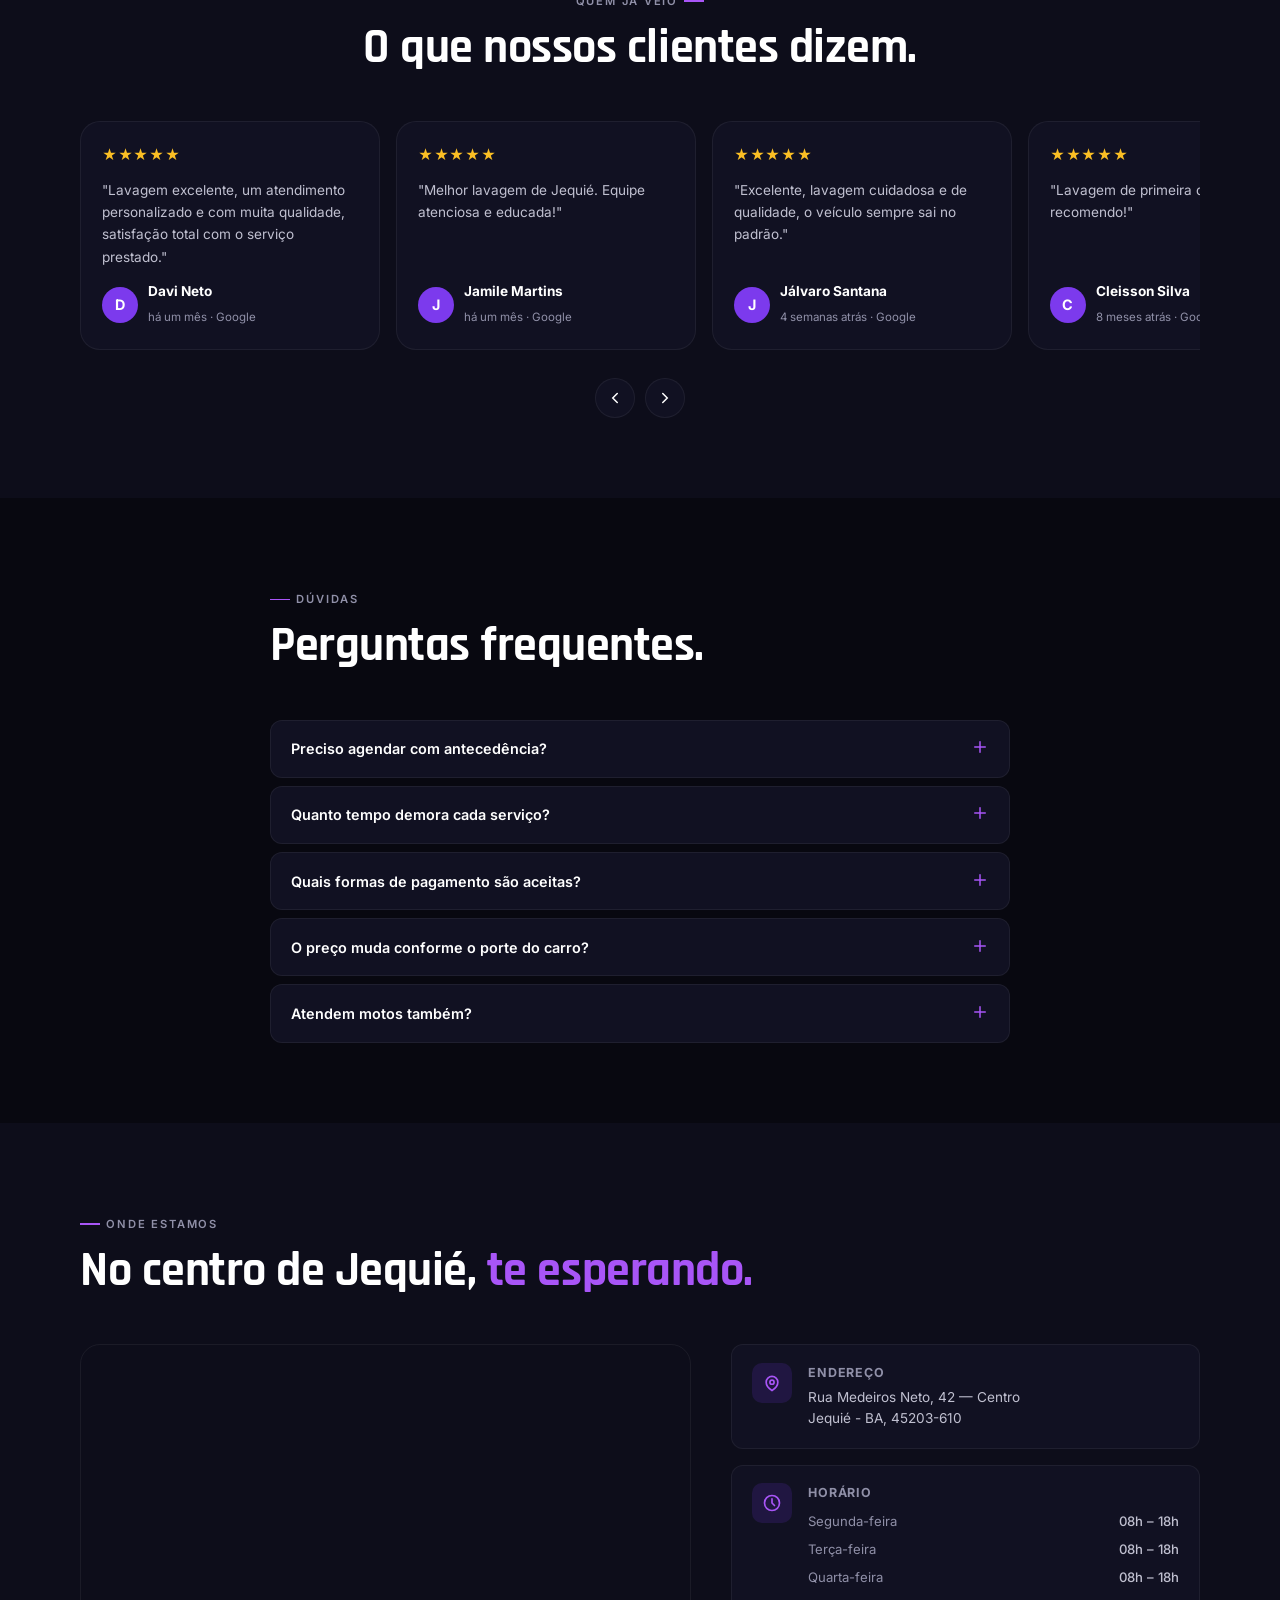
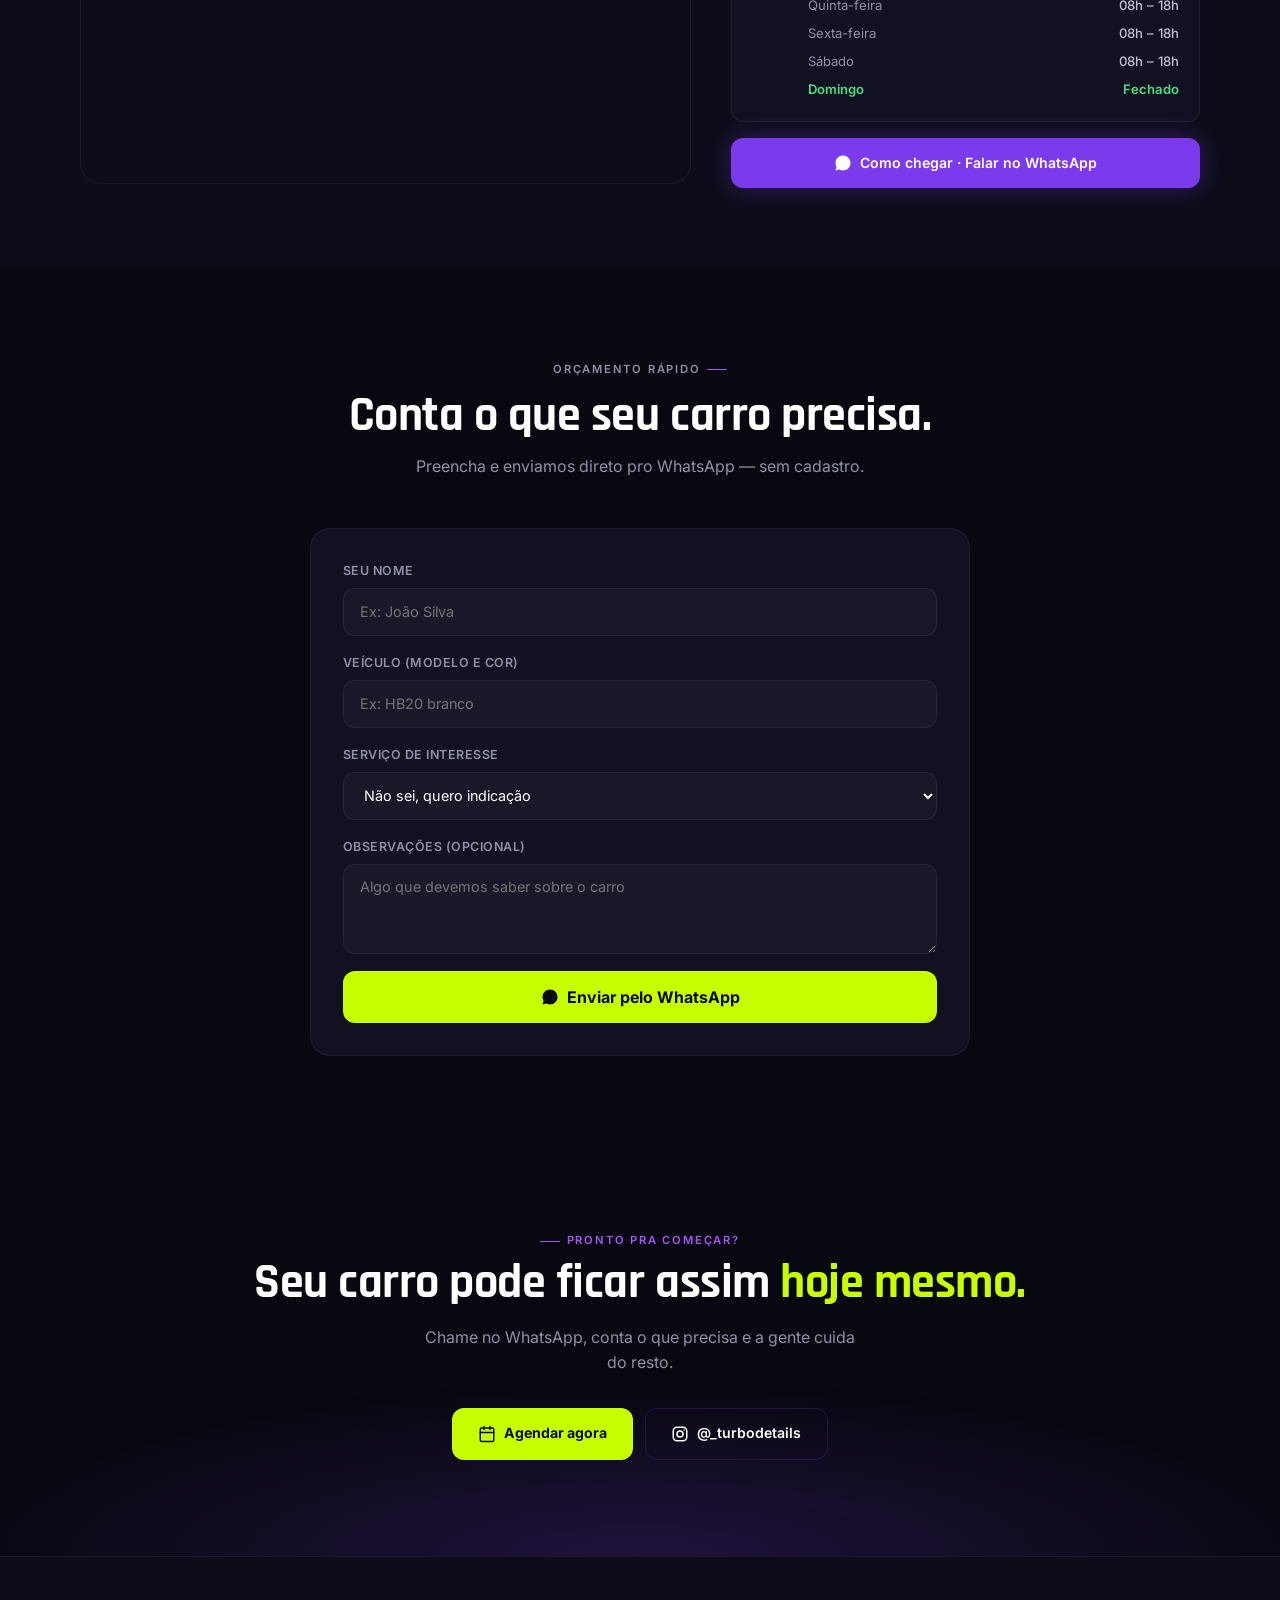
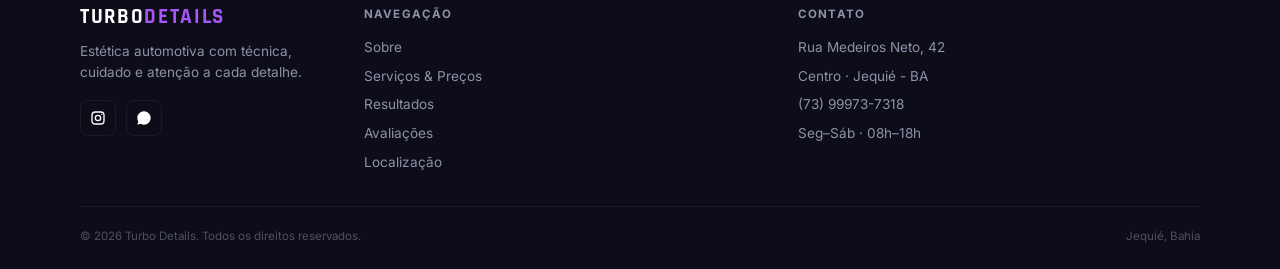
==== commit 4787019d: "Update navigation links and text in index.html" ====
--- a/index.html
+++ b/index.html
@@ -26,7 +26,7 @@
 
     <nav class="nav-desktop">
       <a href="#sobre">Sobre</a>
-      <a href="#precos">Preços</a>
+      <a href="#precos">Serviços & Preços</a>
       <a href="#resultados">Resultados</a>
       <a href="#avaliacoes">Avaliações</a>
       <a href="#local">Localização</a>
@@ -51,7 +51,7 @@
 <!-- NAV MOBILE -->
 <nav class="nav-mobile" id="nav-mobile">
   <a href="#sobre">Sobre</a>
-  <a href="#precos">Preços</a>
+  <a href="#precos">Serviços & Preços</a>
   <a href="#resultados">Resultados</a>
   <a href="#avaliacoes">Avaliações</a>
   <a href="#local">Localização</a>
@@ -88,7 +88,7 @@
             <svg viewBox="0 0 24 24" fill="none" stroke="currentColor" stroke-width="2"><rect x="3" y="4" width="18" height="18" rx="2"/><path d="M16 2v4M8 2v4M3 10h18" stroke-linecap="round"/></svg>
             Agendar agora
           </a>
-          <a href="#servicos" class="btn btn-outline">Ver serviços</a>
+          <a href="#precos" class="btn btn-outline">Ver serviços</a>
         </div>
 
         <div class="hero-stats">
@@ -122,7 +122,7 @@
           </div>
         </div>
         <div class="about-text reveal">
-          <div class="section-head">  
+          <div class="section-head">
             <p class="label">Quem somos</p>
             <h2>Detalhismo que faz a diferença.</h2>
             <p>A Turbo Details nasceu da crença de que estética automotiva de verdade não se faz com pressa. Cada veículo passa por um processo técnico e cuidadoso, sem linha de produção, só dedicação.</p>
@@ -143,7 +143,7 @@
     <div class="wrap">
       <div class="section-head center reveal">
         <p class="label">Resultados reais</p>
-        <h2>Antes <span class="accent">&</span> Depois</h2> 
+        <h2>Antes <span class="accent">&</span> Depois</h2>
       </div>
       <div class="ba-real stagger">
         <div class="ba-real__item reveal">
@@ -179,7 +179,6 @@
       </div>
     </div>
   </section>
-
 
   <!-- PREÇOS -->
   <section class="section section-alt" id="precos">
@@ -549,7 +548,7 @@
       <p>Chame no WhatsApp, conta o que precisa e a gente cuida do resto.</p>
       <div class="cta-actions">
         <a href="https://minhaautoagenda.com/p/turbodetails" target="_blank" rel="noopener" class="btn btn-lime">
-            <svg viewBox="0 0 24 24" fill="none" stroke="currentColor" stroke-width="2"><rect x="3" y="4" width="18" height="18" rx="2"/><path d="M16 2v4M8 2v4M3 10h18" stroke-linecap="round"/></svg>
+          <svg viewBox="0 0 24 24" fill="none" stroke="currentColor" stroke-width="2"><rect x="3" y="4" width="18" height="18" rx="2"/><path d="M16 2v4M8 2v4M3 10h18" stroke-linecap="round"/></svg>
           Agendar agora
         </a>
         <a href="https://instagram.com/_turbodetails" target="_blank" rel="noopener" class="btn btn-outline">
@@ -582,10 +581,10 @@
         <h4>Navegação</h4>
         <ul>
           <li><a href="#sobre">Sobre</a></li>
-          <li><a href="#servicos">Serviços</a></li>
-          <li><a href="#precos">Preços</a></li>
+          <li><a href="#precos">Serviços & Preços</a></li>
           <li><a href="#resultados">Resultados</a></li>
           <li><a href="#avaliacoes">Avaliações</a></li>
+          <li><a href="#local">Localização</a></li>
         </ul>
       </div>
       <div class="footer-col">
@@ -612,8 +611,5 @@
 </a>
 
 <script src="js/main.js"></script>
-
-
-
 </body>
 </html>
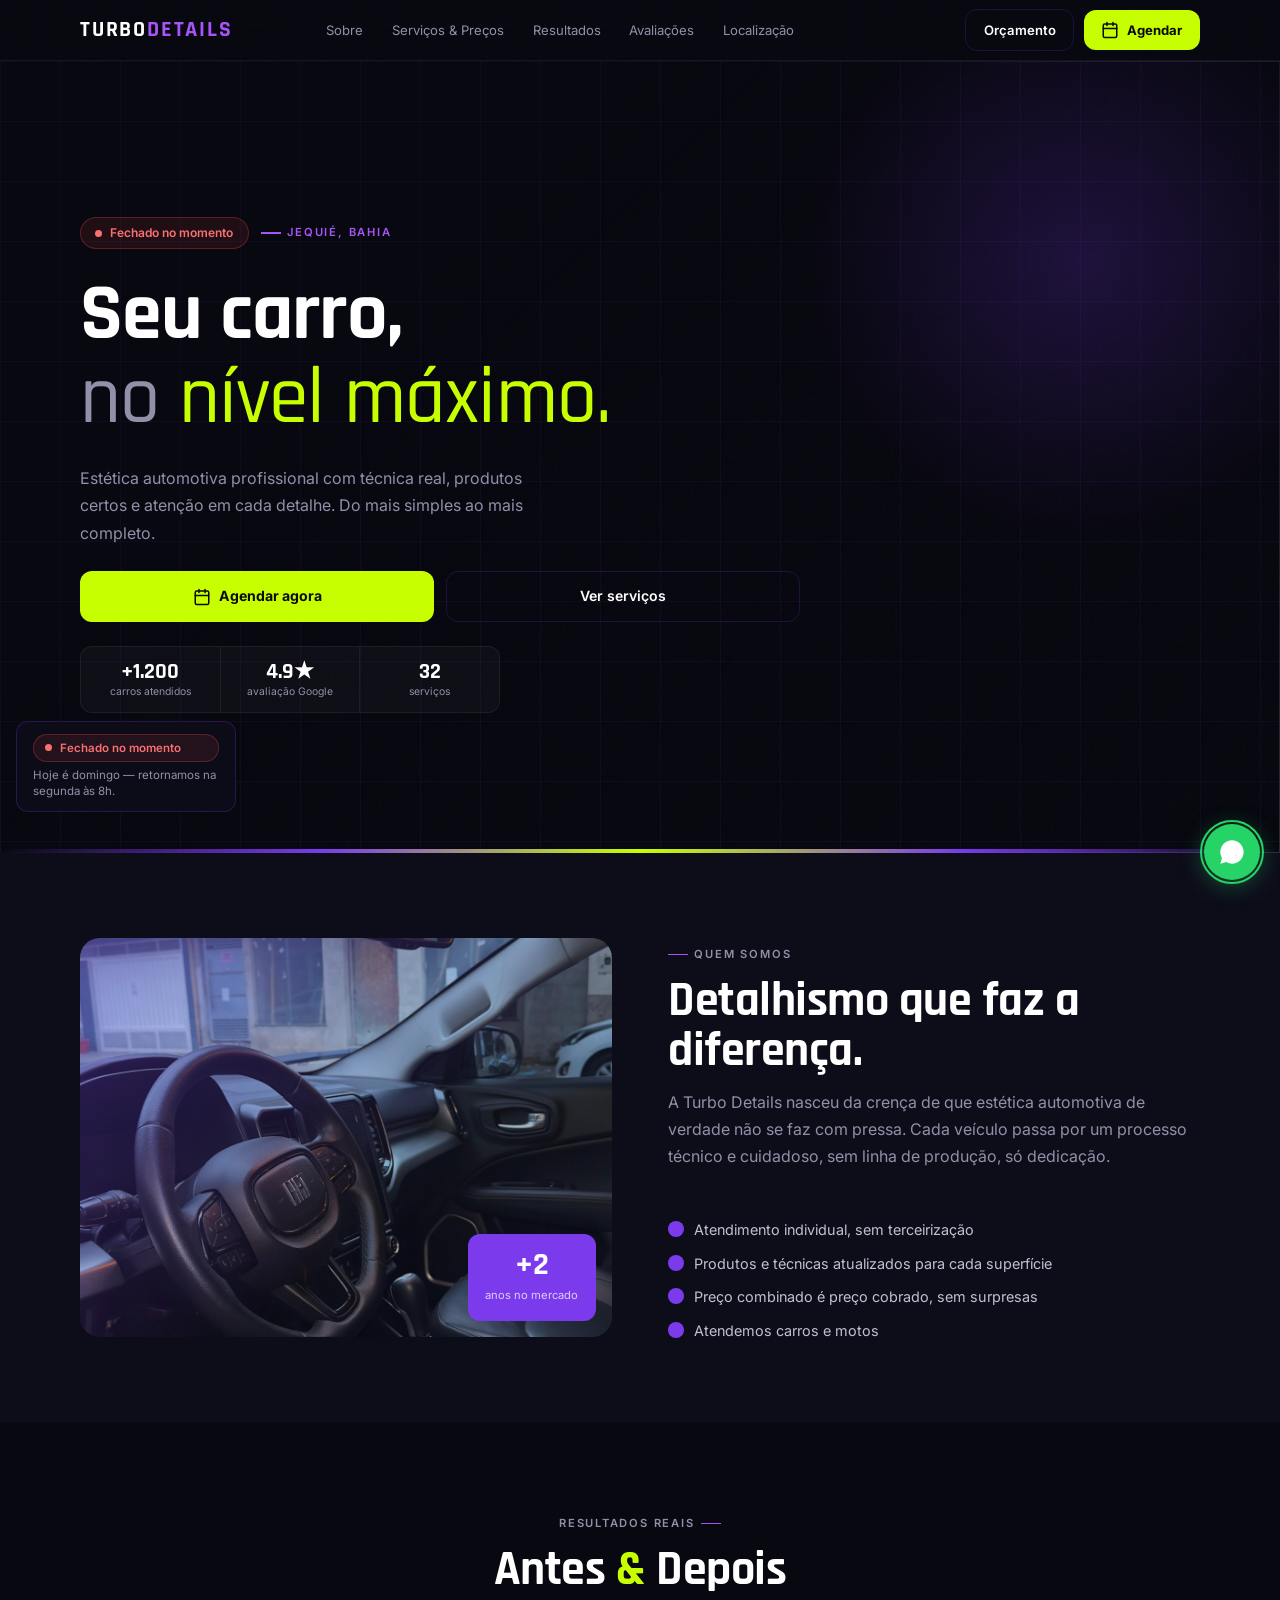
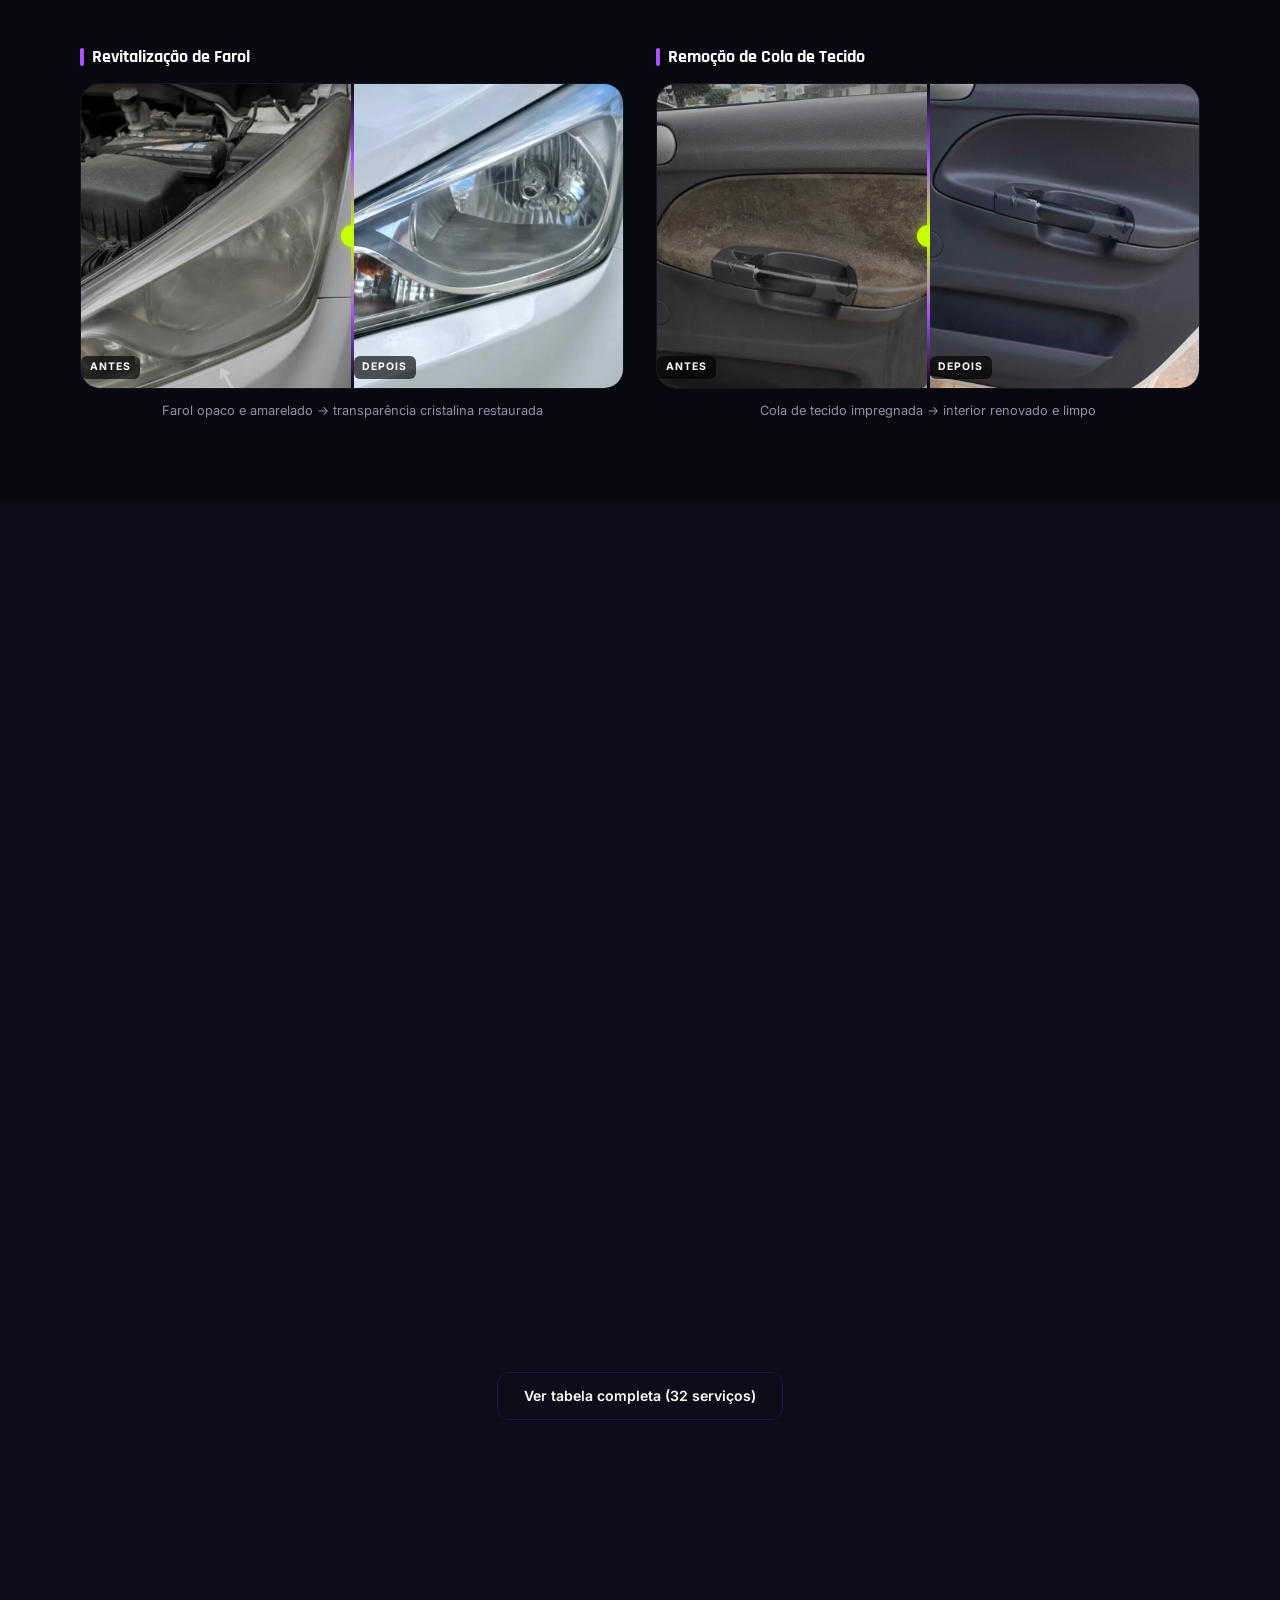
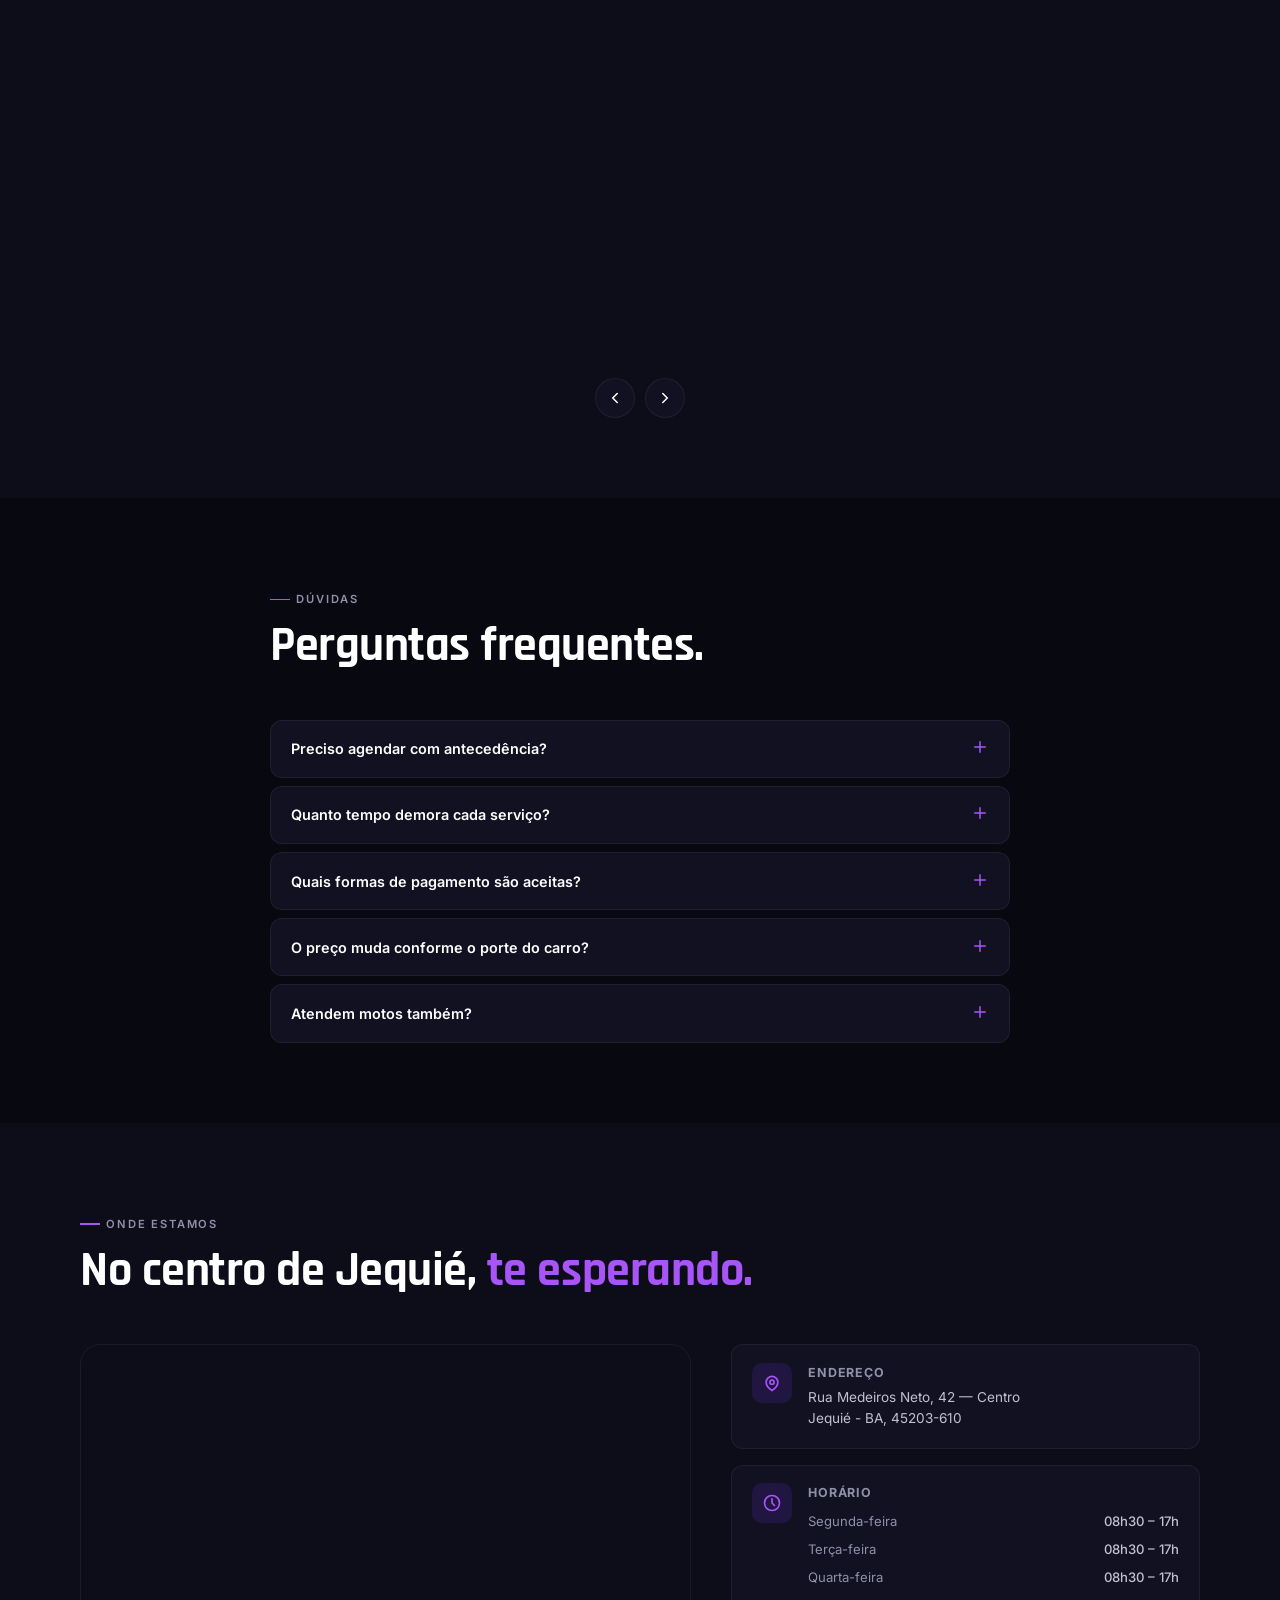
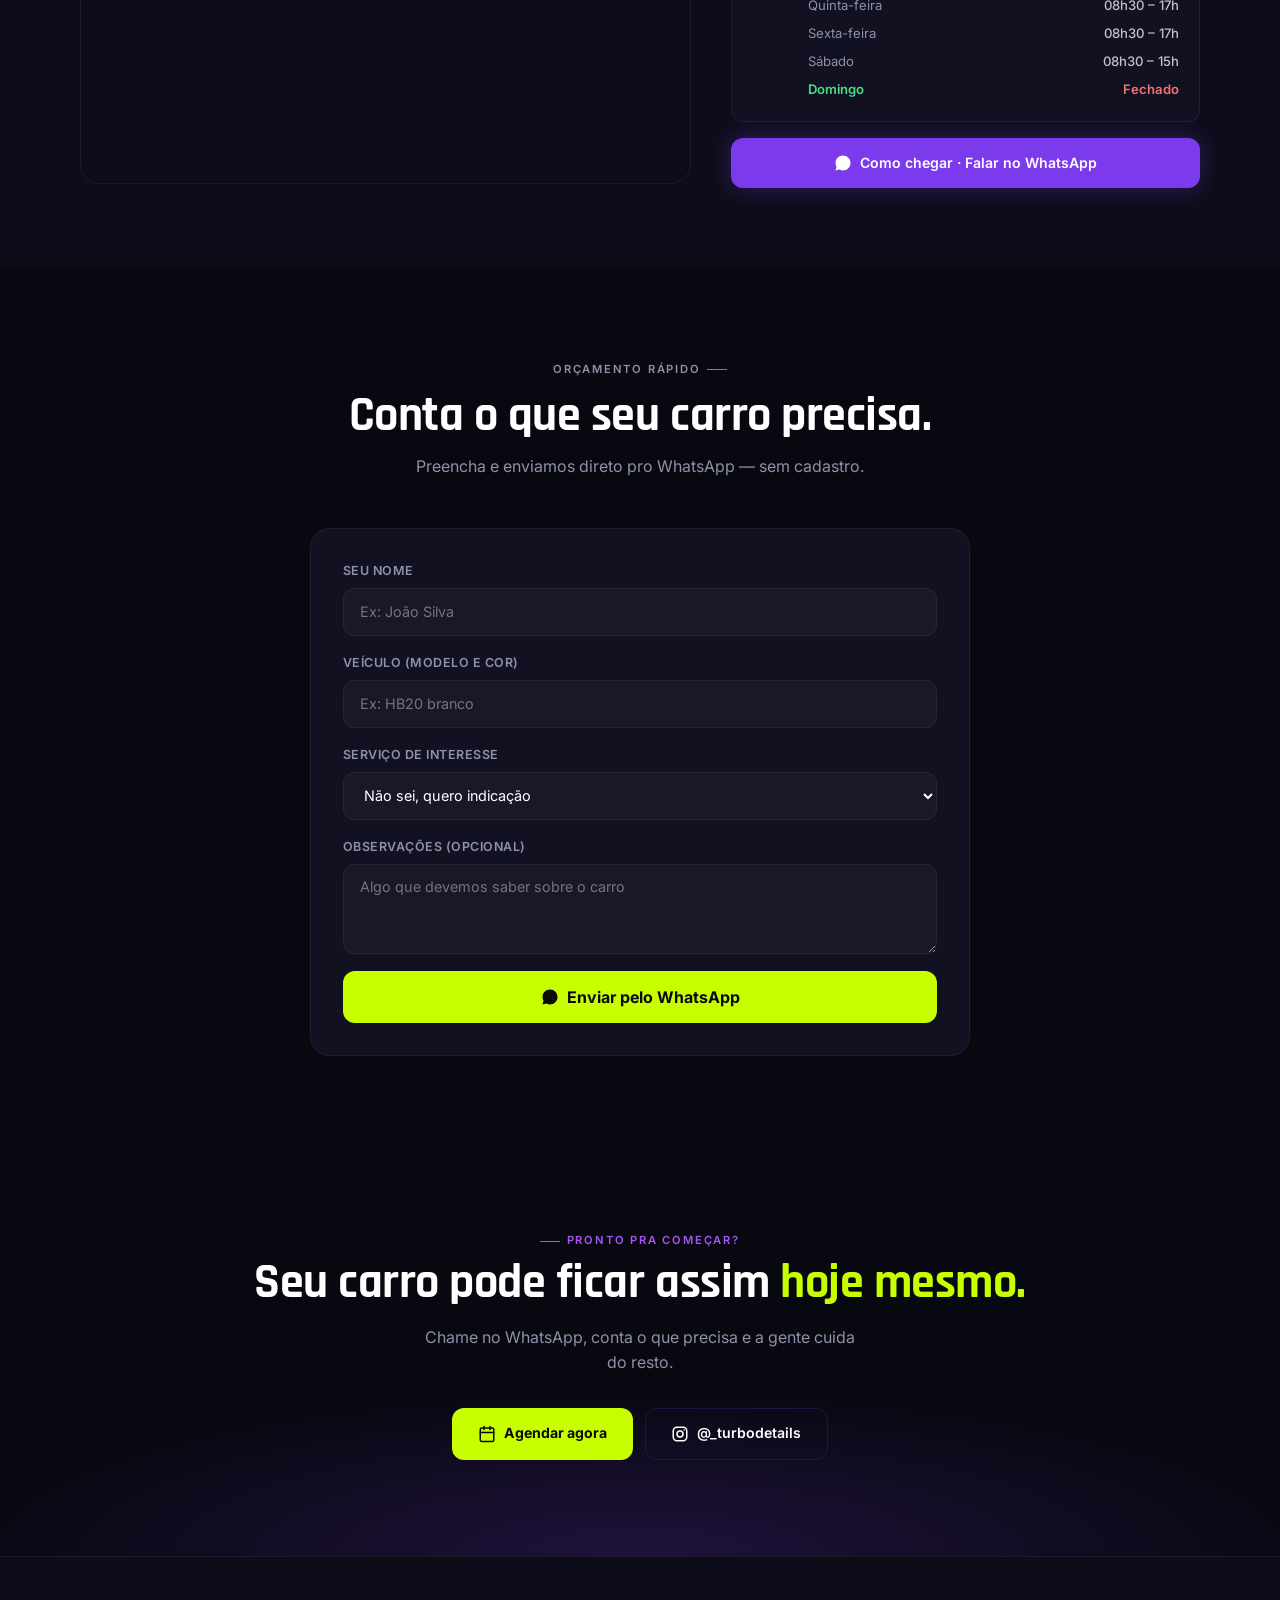
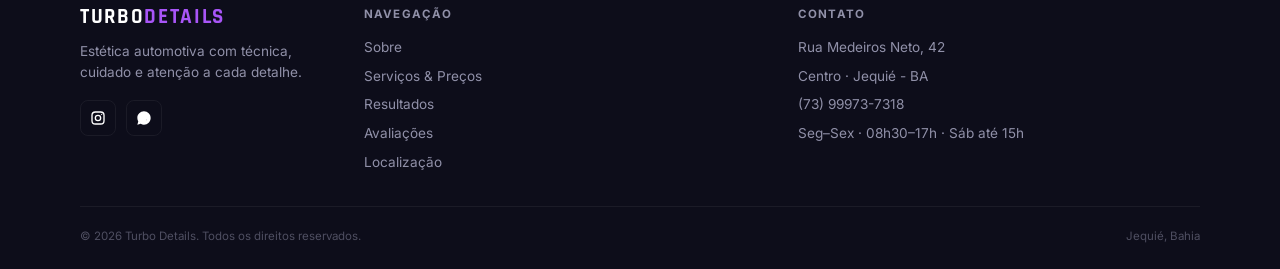
==== commit 6ee9746b: "up15" ====
--- a/index.html
+++ b/index.html
@@ -478,13 +478,13 @@
             <div style="flex:1">
               <h4>Horário</h4>
               <table class="hours-table">
-                <tr class="hours-row" data-day="1"><td>Segunda-feira</td><td>08h – 18h</td></tr>
-                <tr class="hours-row" data-day="2"><td>Terça-feira</td><td>08h – 18h</td></tr>
-                <tr class="hours-row" data-day="3"><td>Quarta-feira</td><td>08h – 18h</td></tr>
-                <tr class="hours-row" data-day="4"><td>Quinta-feira</td><td>08h – 18h</td></tr>
-                <tr class="hours-row" data-day="5"><td>Sexta-feira</td><td>08h – 18h</td></tr>
-                <tr class="hours-row" data-day="6"><td>Sábado</td><td>08h – 18h</td></tr>
-                <tr class="hours-row" data-day="0"><td>Domingo</td><td>Fechado</td></tr>
+                <tr class="hours-row" data-day="1"><td>Segunda-feira</td><td>08h30 – 17h</td></tr>
+                <tr class="hours-row" data-day="2"><td>Terça-feira</td><td>08h30 – 17h</td></tr>
+                <tr class="hours-row" data-day="3"><td>Quarta-feira</td><td>08h30 – 17h</td></tr>
+                <tr class="hours-row" data-day="4"><td>Quinta-feira</td><td>08h30 – 17h</td></tr>
+                <tr class="hours-row" data-day="5"><td>Sexta-feira</td><td>08h30 – 17h</td></tr>
+                <tr class="hours-row" data-day="6"><td>Sábado</td><td>08h30 – 15h</td></tr>
+                <tr class="hours-row" data-day="0"><td>Domingo</td><td style="color:#f87171;">Fechado</td></tr>
               </table>
             </div>
           </div>
@@ -593,7 +593,7 @@
           <li>Rua Medeiros Neto, 42</li>
           <li>Centro · Jequié - BA</li>
           <li>(73) 99973-7318</li>
-          <li>Seg–Sáb · 08h–18h</li>
+          <li>Seg–Sex · 08h30–17h · Sáb até 15h</li>
         </ul>
       </div>
     </div>
